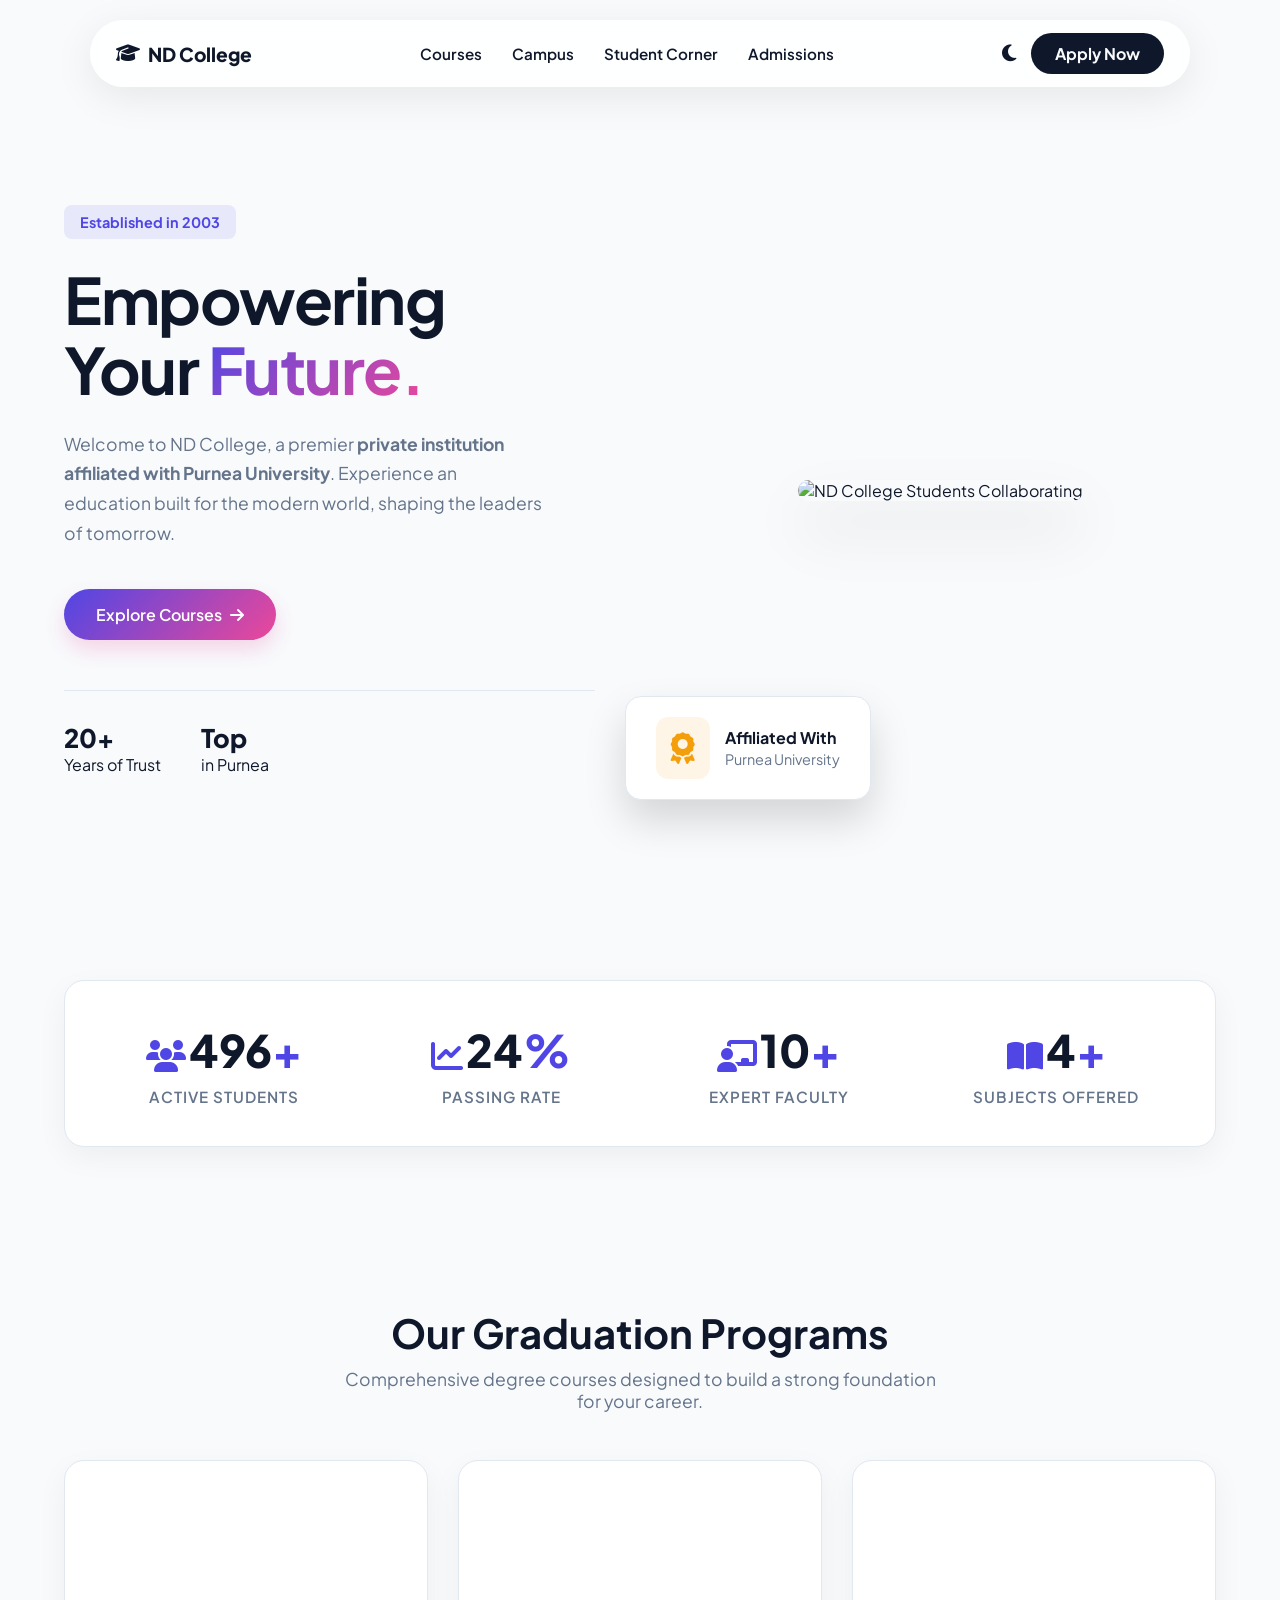
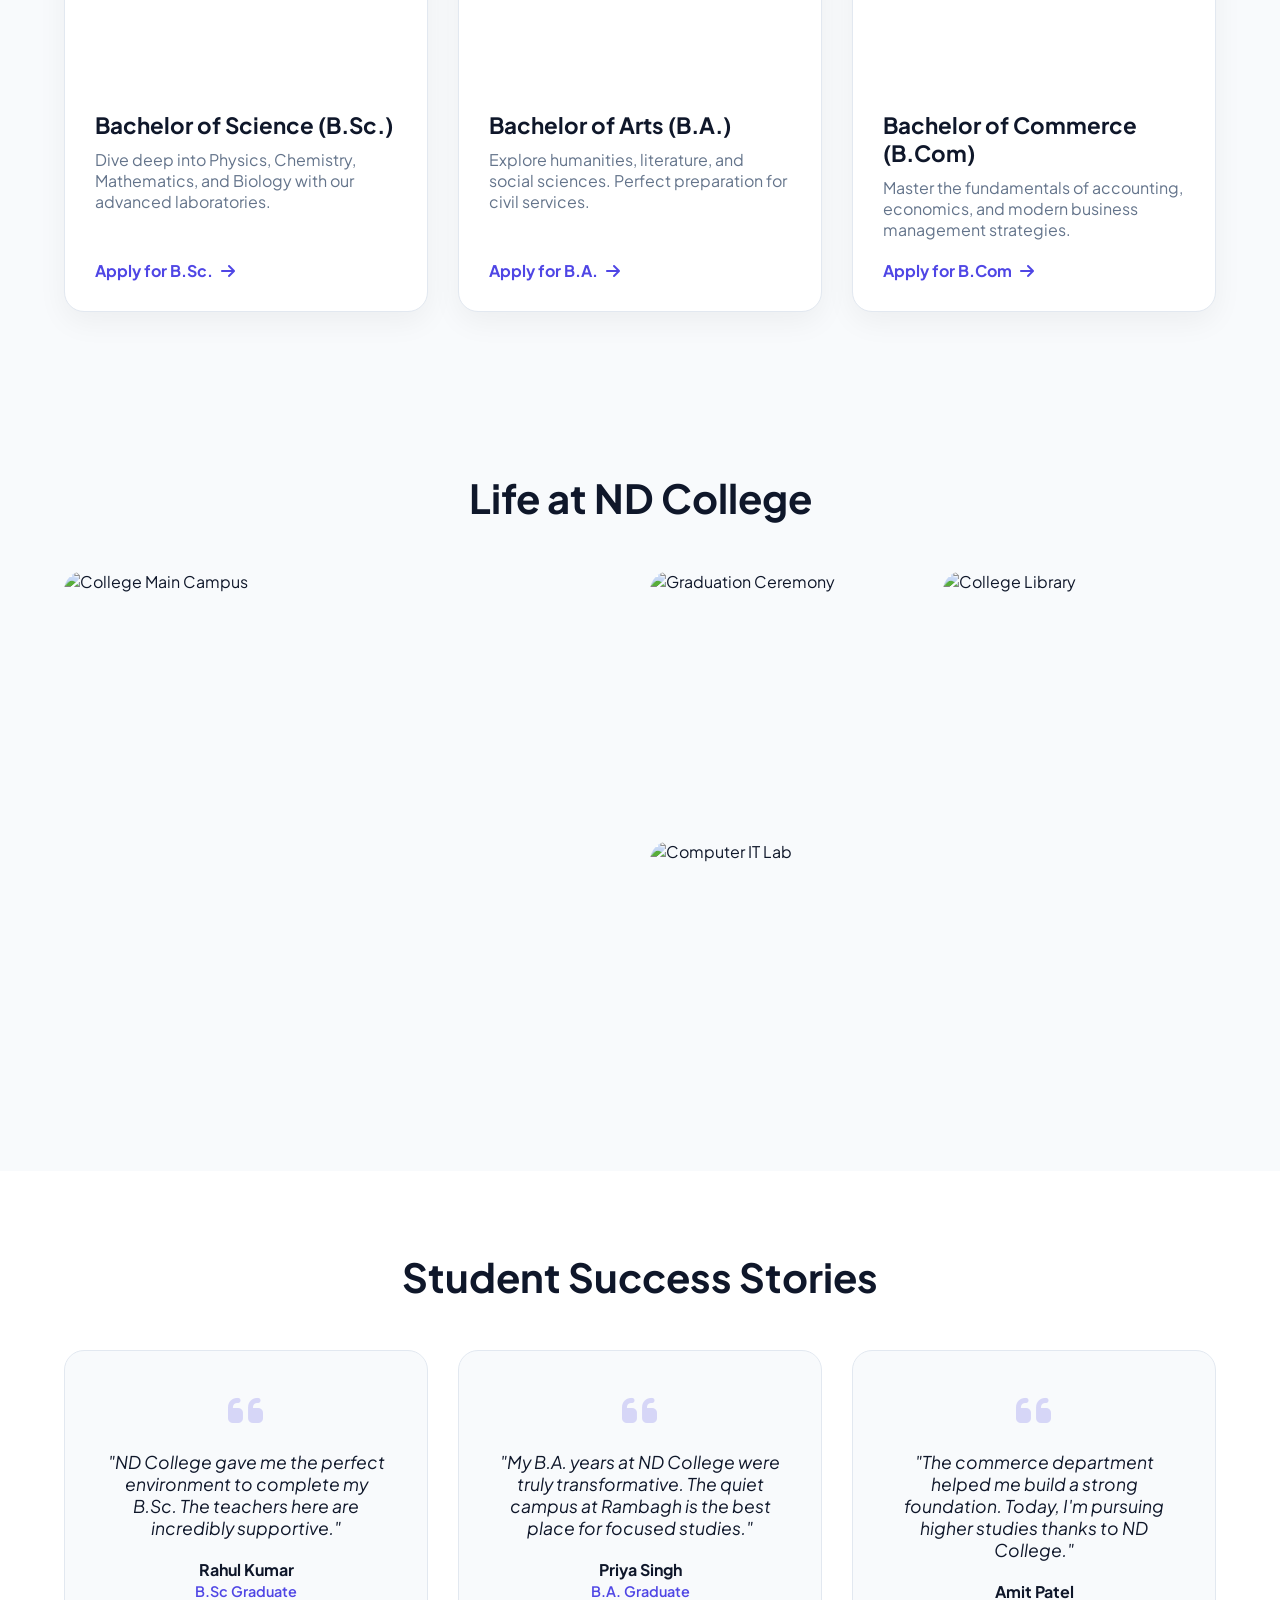
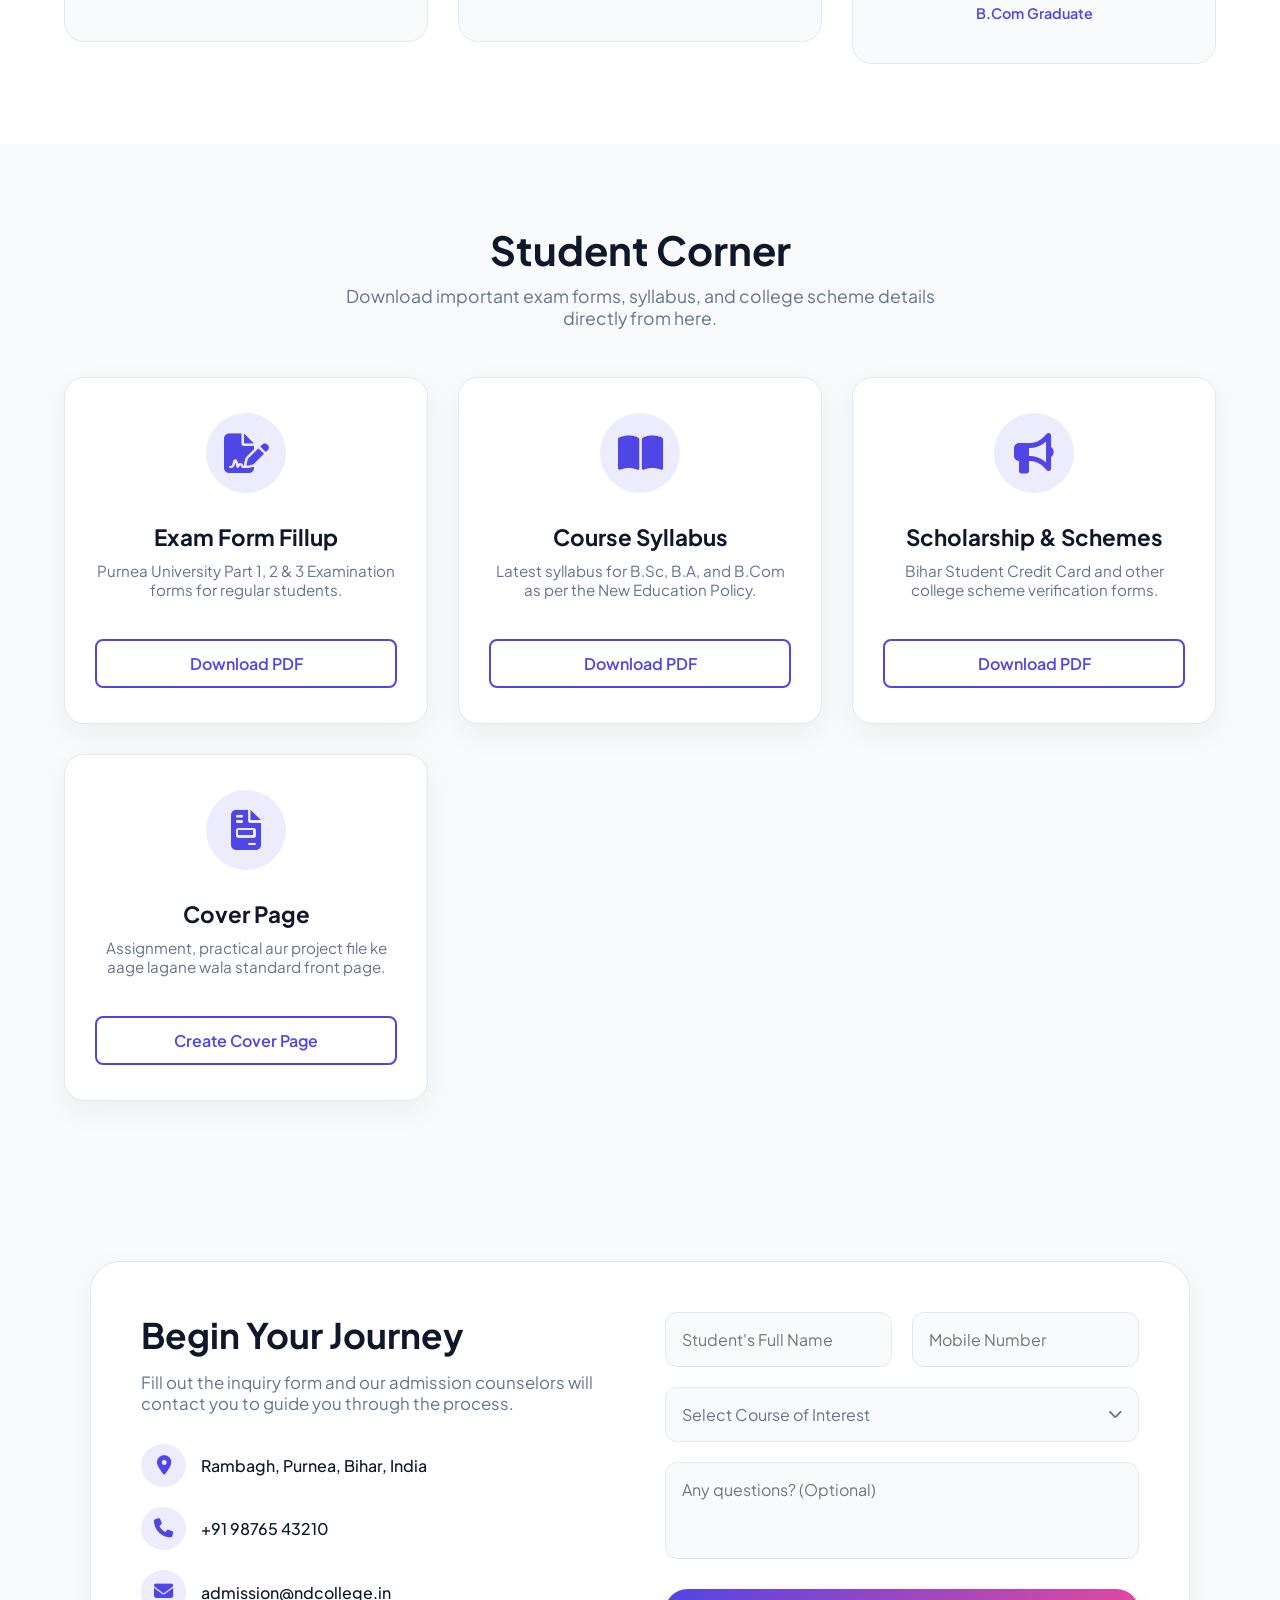
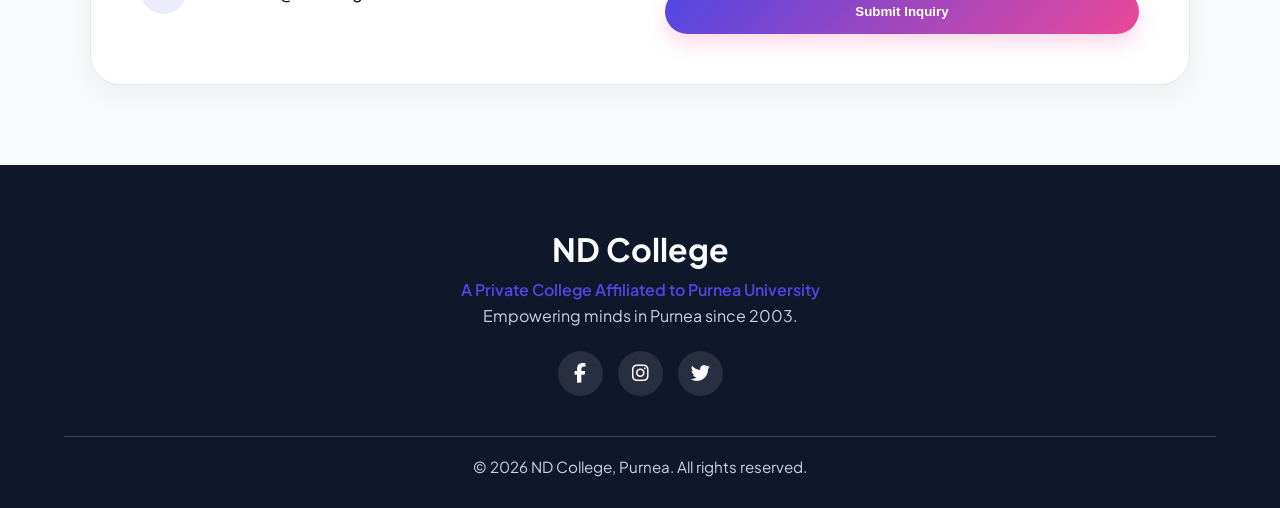
==== index.html @ 788c9b37 "Add files via upload" ====
<!DOCTYPE html>
<html lang="en" data-theme="light">
<head>
    <meta charset="UTF-8">
    <meta name="viewport" content="width=device-width, initial-scale=1.0">
    <meta name="description" content="ND College, Purnea - A premier private institution affiliated with Purnea University offering graduation courses.">
    <title>ND College | Affiliated to Purnea University</title>
    
    <!-- Fix for Dark Mode Flash Bug -->
    <script>
        if(localStorage.getItem('theme') === 'dark') {
            document.documentElement.setAttribute('data-theme', 'dark');
        }
    </script>

    <!-- Google Fonts -->
    <link href="https://fonts.googleapis.com/css2?family=Plus+Jakarta+Sans:wght@300;400;500;600;700;800&display=swap" rel="stylesheet">
    <!-- FontAwesome -->
    <link rel="stylesheet" href="https://cdnjs.cloudflare.com/ajax/libs/font-awesome/6.4.0/css/all.min.css">
    <!-- Swiper CSS -->
    <link rel="stylesheet" href="https://cdn.jsdelivr.net/npm/swiper@10/swiper-bundle.min.css" />
    <!-- Custom CSS -->
    <link rel="stylesheet" href="style.css">
</head>
<body>

    <!-- Floating Capsule Navigation -->
    <header class="capsule-nav">
        <a href="#home" class="logo" aria-label="ND College Home">
            <i class="fa-solid fa-graduation-cap"></i> ND College
        </a>
        <nav>
            <ul class="nav-links">
                <li><a href="#programs">Courses</a></li>
                <li><a href="#gallery">Campus</a></li>
                <li><a href="#student-corner">Student Corner</a></li>
                <li><a href="#admissions">Admissions</a></li>
            </ul>
        </nav>
        <div class="nav-actions">
            <button id="theme-toggle" class="theme-btn" aria-label="Toggle Dark Mode">
                <i class="fa-solid fa-moon"></i> 
            </button>
            <a href="#admissions" class="btn btn-pill nav-btn">Apply Now</a>
            <button class="mobile-menu-btn" aria-label="Open Menu">
                <i class="fa-solid fa-bars"></i>
            </button>
        </div>
    </header>

    <!-- Mobile Menu Overlay -->
    <div class="menu-overlay"></div>

    <!-- Split-Screen Hero -->
    <section id="home" class="hero-modern">
        <div class="hero-text-side reveal">
            <div class="badge-modern">Established in 2003</div>
            <h1>Empowering<br>Your <span class="text-gradient">Future.</span></h1>
            <p>Welcome to ND College, a premier <strong>private institution affiliated with Purnea University</strong>. Experience an education built for the modern world, shaping the leaders of tomorrow.</p>
            <div class="hero-buttons-left">
                <a href="#programs" class="btn btn-gradient">Explore Courses <i class="fa-solid fa-arrow-right"></i></a>
            </div>
            
            <div class="hero-mini-stats">
                <div><strong>20+</strong> Years of Trust</div>
                <div><strong>Top</strong> in Purnea</div>
            </div>
        </div>
        
        <div class="hero-visual-side reveal">
            <div class="image-wrapper main-img">
                <img src="https://images.unsplash.com/photo-1522202176988-66273c2fd55f?q=80&w=1000&auto=format&fit=crop" alt="ND College Students Collaborating">
            </div>
            <div class="floating-card">
                <i class="fa-solid fa-award"></i>
                <div>
                    <h4>Affiliated With</h4>
                    <span>Purnea University</span>
                </div>
            </div>
        </div>
    </section>

    <!-- Animated Stats -->
    <section class="stats-section">
        <div class="stats-grid reveal">
            <div class="stat-card">
                <i class="fa-solid fa-users stat-icon"></i>
                <h3 class="counter" data-target="2000">0</h3><span>+</span>
                <p>Active Students</p>
            </div>
            <div class="stat-card">
                <i class="fa-solid fa-chart-line stat-icon"></i>
                <h3 class="counter" data-target="95">0</h3><span>%</span>
                <p>Passing Rate</p>
            </div>
            <div class="stat-card">
                <i class="fa-solid fa-chalkboard-user stat-icon"></i>
                <h3 class="counter" data-target="40">0</h3><span>+</span>
                <p>Expert Faculty</p>
            </div>
            <div class="stat-card">
                <i class="fa-solid fa-book-open stat-icon"></i>
                <h3 class="counter" data-target="15">0</h3><span>+</span>
                <p>Subjects Offered</p>
            </div>
        </div>
    </section>

    <!-- Programs Section -->
    <section id="programs" class="programs">
        <div class="section-header reveal">
            <h2>Our Graduation Programs</h2>
            <p>Comprehensive degree courses designed to build a strong foundation for your career.</p>
        </div>
        <div class="card-grid">
            <div class="card reveal">
                <div class="card-img" style="background-image: url('https://images.unsplash.com/photo-1532094349884-543bc11b234d?q=80&w=1000&auto=format&fit=crop');" aria-label="Science Lab"></div>
                <div class="card-body">
                    <h3>Bachelor of Science (B.Sc.)</h3>
                    <p>Dive deep into Physics, Chemistry, Mathematics, and Biology with our advanced laboratories.</p>
                    <a href="#admissions" class="link-btn auto-select-btn" data-course="bsc">Apply for B.Sc. <i class="fa-solid fa-arrow-right"></i></a>
                </div>
            </div>
            <div class="card reveal">
                <div class="card-img" style="background-image: url('https://images.unsplash.com/photo-1454165804606-c3d57bc86b40?q=80&w=1000&auto=format&fit=crop');" aria-label="Library Books"></div>
                <div class="card-body">
                    <h3>Bachelor of Arts (B.A.)</h3>
                    <p>Explore humanities, literature, and social sciences. Perfect preparation for civil services.</p>
                    <a href="#admissions" class="link-btn auto-select-btn" data-course="ba">Apply for B.A. <i class="fa-solid fa-arrow-right"></i></a>
                </div>
            </div>
            <div class="card reveal">
                <div class="card-img" style="background-image: url('https://images.unsplash.com/photo-1554224155-8d04cb21cd6c?q=80&w=1000&auto=format&fit=crop');" aria-label="Commerce Graphs"></div>
                <div class="card-body">
                    <h3>Bachelor of Commerce (B.Com)</h3>
                    <p>Master the fundamentals of accounting, economics, and modern business management strategies.</p>
                    <a href="#admissions" class="link-btn auto-select-btn" data-course="bcom">Apply for B.Com <i class="fa-solid fa-arrow-right"></i></a>
                </div>
            </div>
        </div>
    </section>

    <!-- Campus Gallery -->
    <section id="gallery" class="gallery-section reveal">
        <div class="section-header">
            <h2>Life at ND College</h2>
        </div>
        <div class="gallery-grid">
            <img src="https://images.unsplash.com/photo-1541339907198-e08756dedf3f?q=80&w=800&auto=format&fit=crop" class="gallery-item large" alt="College Main Campus">
            <img src="https://images.unsplash.com/photo-1523050854058-8df90110c9f1?q=80&w=800&auto=format&fit=crop" class="gallery-item" alt="Graduation Ceremony">
            <img src="https://images.unsplash.com/photo-1577412647305-991150c7d163?q=80&w=800&auto=format&fit=crop" class="gallery-item" alt="College Library">
            <img src="https://images.unsplash.com/photo-1519389950473-47ba0277781c?q=80&w=800&auto=format&fit=crop" class="gallery-item wide" alt="Computer IT Lab">
        </div>
    </section>

    <!-- Testimonials Slider -->
    <section class="testimonials reveal">
        <div class="section-header">
            <h2>Student Success Stories</h2>
        </div>
        <div class="swiper mySwiper">
            <div class="swiper-wrapper">
                <div class="swiper-slide">
                    <div class="testimonial-card">
                        <i class="fa-solid fa-quote-left quote-icon"></i>
                        <p>"ND College gave me the perfect environment to complete my B.Sc. The teachers here are incredibly supportive."</p>
                        <h4>Rahul Kumar</h4>
                        <span>B.Sc Graduate</span>
                    </div>
                </div>
                <div class="swiper-slide">
                    <div class="testimonial-card">
                        <i class="fa-solid fa-quote-left quote-icon"></i>
                        <p>"My B.A. years at ND College were truly transformative. The quiet campus at Rambagh is the best place for focused studies."</p>
                        <h4>Priya Singh</h4>
                        <span>B.A. Graduate</span>
                    </div>
                </div>
                <div class="swiper-slide">
                    <div class="testimonial-card">
                        <i class="fa-solid fa-quote-left quote-icon"></i>
                        <p>"The commerce department helped me build a strong foundation. Today, I'm pursuing higher studies thanks to ND College."</p>
                        <h4>Amit Patel</h4>
                        <span>B.Com Graduate</span>
                    </div>
                </div>
            </div>
            <div class="swiper-pagination"></div>
        </div>
    </section>

    <!-- Student Corner Section -->
    <section id="student-corner" class="student-corner reveal">
        <div class="section-header">
            <h2>Student Corner</h2>
            <p>Download important exam forms, syllabus, and college scheme details directly from here.</p>
        </div>
        <div class="corner-grid">
            <!-- Item 1: Exam Forms -->
            <div class="corner-card">
                <div class="corner-icon">
                    <i class="fa-solid fa-file-signature"></i>
                </div>
                <div class="corner-info">
                    <h3>Exam Form Fillup</h3>
                    <p>Purnea University Part 1, 2 & 3 Examination forms for regular students.</p>
                </div>
                <a href="#" class="btn btn-outline" download>Download PDF</a>
            </div>

            <!-- Item 2: Syllabus -->
            <div class="corner-card">
                <div class="corner-icon">
                    <i class="fa-solid fa-book-open"></i>
                </div>
                <div class="corner-info">
                    <h3>Course Syllabus</h3>
                    <p>Latest syllabus for B.Sc, B.A, and B.Com as per the New Education Policy.</p>
                </div>
                <a href="#" class="btn btn-outline" download>Download PDF</a>
            </div>

            <!-- Item 3: Schemes -->
            <div class="corner-card">
                <div class="corner-icon">
                    <i class="fa-solid fa-bullhorn"></i>
                </div>
                <div class="corner-info">
                    <h3>Scholarship & Schemes</h3>
                    <p>Bihar Student Credit Card and other college scheme verification forms.</p>
                </div>
                <a href="#" class="btn btn-outline" download>Download PDF</a>
            </div>

            <!-- Item 4: Cover Page -->
            <div class="corner-card">
                <div class="corner-icon">
                    <i class="fa-solid fa-file-invoice"></i>
                </div>
                <div class="corner-info">
                    <h3>Cover Page</h3>
                    <p>Assignment, practical aur project file ke aage lagane wala standard front page.</p>
                </div>
                <a href="cover-page.html" class="btn btn-outline">Create Cover Page</a>
            </div>
        </div>
    </section>

    <!-- Admissions Form -->
    <section id="admissions" class="admissions reveal">
        <div class="form-container">
            <div class="form-info">
                <h2>Begin Your Journey</h2>
                <p>Fill out the inquiry form and our admission counselors will contact you to guide you through the process.</p>
                <ul class="contact-list">
                    <li><i class="fa-solid fa-location-dot"></i> Rambagh, Purnea, Bihar, India</li>
                    <li><i class="fa-solid fa-phone"></i> +91 98765 43210</li>
                    <li><i class="fa-solid fa-envelope"></i> admission@ndcollege.in</li>
                </ul>
            </div>
            <form class="contact-form" id="applyForm">
                <div class="input-group">
                    <input type="text" placeholder="Student's Full Name" required aria-label="Full Name">
                    <input type="tel" placeholder="Mobile Number" required aria-label="Mobile Number" pattern="[0-9]{10}">
                </div>
                
                <!-- Custom Select Dropdown -->
                <div class="custom-select-wrapper" id="customCourseSelect">
                    <div class="custom-select-trigger">
                        <span class="custom-select-text">Select Course of Interest</span>
                        <i class="fa-solid fa-chevron-down custom-select-icon"></i>
                    </div>
                    <div class="custom-select-options">
                        <div class="custom-option" data-value="bsc">Bachelor of Science (B.Sc.)</div>
                        <div class="custom-option" data-value="ba">Bachelor of Arts (B.A.)</div>
                        <div class="custom-option" data-value="bcom">Bachelor of Commerce (B.Com)</div>
                    </div>
                    <!-- Hidden input to store selected value for the form -->
                    <input type="hidden" id="courseSelect" required>
                </div>

                <textarea id="inquiryText" rows="3" placeholder="Any questions? (Optional)" aria-label="Questions" maxlength="1000" style="resize: none; overflow: hidden;"></textarea>
                <button type="submit" class="btn btn-gradient btn-block">Submit Inquiry</button>
            </form>
        </div>
    </section>

    <!-- Footer -->
    <footer>
        <div class="footer-content">
            <div class="footer-brand">
                <h2>ND College</h2>
                <p style="color: var(--primary); font-weight: 600; margin-bottom: 5px;">A Private College Affiliated to Purnea University</p>
                <p>Empowering minds in Purnea since 2003.</p>
            </div>
            <div class="socials">
                <a href="#" aria-label="Facebook"><i class="fa-brands fa-facebook-f"></i></a>
                <a href="#" aria-label="Instagram"><i class="fa-brands fa-instagram"></i></a>
                <a href="#" aria-label="Twitter"><i class="fa-brands fa-twitter"></i></a>
            </div>
        </div>
        <div class="footer-bottom">
            <p>&copy; <span id="year"></span> ND College, Purnea. All rights reserved.</p>
        </div>
    </footer>

    <!-- Scroll to Top Button -->
    <a href="#home" class="scroll-top" aria-label="Scroll to Top"><i class="fa-solid fa-arrow-up"></i></a>

    <!-- Scripts -->
    <script src="https://cdn.jsdelivr.net/npm/swiper@10/swiper-bundle.min.js"></script>
    <script src="script.js"></script>
</body>
</html>
---- style.css ----
/* =========================================
   1. Core Variables & Dark Mode Theme
========================================= */
:root {
    --primary: #4f46e5;
    --primary-hover: #4338ca;
    --accent: #f59e0b;
    --gradient: linear-gradient(135deg, #4f46e5, #ec4899);
    
    --bg-main: #f8fafc;
    --bg-card: #ffffff;
    --text-main: #0f172a;
    --text-muted: #64748b;
    --border: #e2e8f0;
    --shadow: 0 10px 30px rgba(0,0,0,0.05);
}

[data-theme="dark"] {
    --primary: #6366f1;
    --primary-hover: #818cf8;
    --bg-main: #0f172a;
    --bg-card: #1e293b;
    --text-main: #f8fafc;
    --text-muted: #94a3b8;
    --border: #334155;
    --shadow: 0 10px 30px rgba(0,0,0,0.3);
}

/* =========================================
   2. Base Reset & Typography
========================================= */
* { margin: 0; padding: 0; box-sizing: border-box; }
html { scroll-behavior: smooth; }
body {
    font-family: 'Plus Jakarta Sans', sans-serif;
    background-color: var(--bg-main);
    color: var(--text-main);
    transition: background-color 0.4s, color 0.4s;
    overflow-x: hidden; 
}

/* Focus Accessibility - Form boxes ko isse bahar nikal diya gaya hai taaki shape kharab na ho */
a:focus-visible, button:focus-visible {
    outline: 2px solid var(--primary);
    outline-offset: 3px;
    border-radius: 4px;
}

/* =========================================
   3. Navigation (Header)
========================================= */
.capsule-nav {
    position: fixed; top: 20px; left: 50%; transform: translateX(-50%);
    width: 95%; max-width: 1100px;
    background: rgba(255, 255, 255, 0.85); backdrop-filter: blur(16px); -webkit-backdrop-filter: blur(16px);
    display: flex; justify-content: space-between; align-items: center;
    padding: 12px 25px; border-radius: 50px;
    box-shadow: 0 10px 40px rgba(0,0,0,0.08); z-index: 1000;
    border: 1px solid rgba(255, 255, 255, 0.5); transition: all 0.3s;
}
[data-theme="dark"] .capsule-nav { background: rgba(15, 23, 42, 0.85); border-color: rgba(255, 255, 255, 0.1); }

/* Scrolled Header Fix */
.capsule-nav.scrolled { 
    width: 100%; top: 0; border-radius: 0; max-width: 100%; 
    border-color: transparent; 
    border-bottom: 1px solid var(--border); 
}
[data-theme="dark"] .capsule-nav.scrolled {
    border-color: transparent;
    border-bottom: 1px solid rgba(255, 255, 255, 0.05);
}

.capsule-nav .logo { font-weight: 800; font-size: 1.2rem; display: flex; gap: 8px; align-items: center; color: var(--text-main); text-decoration: none; }
.nav-links { display: flex; gap: 30px; list-style: none; }
.nav-links a { color: var(--text-main); text-decoration: none; font-weight: 600; font-size: 0.95rem; transition: 0.3s; }
.nav-links a:hover { color: var(--primary); }
.nav-actions { display: flex; align-items: center; gap: 15px; }
.theme-btn { background: none; border: none; color: var(--text-main); font-size: 1.2rem; cursor: pointer; transition: 0.3s; }
.theme-btn:hover { color: var(--primary); }
.mobile-menu-btn { display: none; color: var(--text-main); font-size: 1.5rem; cursor: pointer; background: none; border: none; }

/* Buttons */
.btn { padding: 12px 24px; border-radius: 8px; font-weight: 600; text-decoration: none; cursor: pointer; border: none; display: inline-block; transition: all 0.3s; text-align: center; }

/* Perfect Pill Shape for Apply Now */
.btn-pill { 
    background: var(--text-main); 
    color: var(--bg-main); 
    border-radius: 999px; /* Perfect round edges */
    padding: 10px 24px; 
    font-weight: 700; 
}
.btn-pill:hover { 
    background: var(--primary); 
    color: white; 
    transform: none; /* Scale up removed */
}

/* Explore Courses Button Animation Fix */
.btn-gradient { 
    background: var(--gradient); 
    color: white; 
    border-radius: 999px; 
    padding: 15px 32px; 
    box-shadow: 0 10px 20px rgba(236, 72, 153, 0.2); 
    display: inline-flex; 
    align-items: center; 
    justify-content: center;
    gap: 8px; /* Fixed gap keeps the box size same */
    transition: 0.3s;
}
.btn-gradient i {
    transition: transform 0.3s ease; /* Arrow will animate separately */
}
.btn-gradient:hover { 
    box-shadow: 0 15px 25px rgba(236, 72, 153, 0.4); 
    color: white; 
    transform: none; 
}
.btn-gradient:hover i {
    transform: translateX(6px); /* Only arrow moves forward */
}
.btn-block { width: 100%; margin-top: 10px; }

/* =========================================
   4. Hero Section
========================================= */
.hero-modern { min-height: 100vh; display: grid; grid-template-columns: 1fr 1fr; gap: 50px; padding: 130px 5% 50px; align-items: center; max-width: 1400px; margin: 0 auto; }
.hero-text-side { padding-right: 20px; }
.badge-modern { display: inline-block; padding: 8px 16px; border-radius: 8px; background: rgba(79, 70, 229, 0.1); color: var(--primary); font-weight: 700; font-size: 0.9rem; margin-bottom: 25px; }
.hero-modern h1 { font-size: clamp(2.8rem, 5vw, 5.5rem); line-height: 1.1; letter-spacing: -1.5px; margin-bottom: 25px; color: var(--text-main); }
.text-gradient { background: var(--gradient); background-clip: text; -webkit-background-clip: text; -webkit-text-fill-color: transparent; }
.hero-modern p { font-size: 1.1rem; color: var(--text-muted); margin-bottom: 40px; max-width: 480px; line-height: 1.7; }
.hero-mini-stats { display: flex; gap: 40px; margin-top: 50px; padding-top: 30px; border-top: 1px solid var(--border); }
.hero-mini-stats strong { font-size: 1.6rem; display: block; color: var(--text-main); font-weight: 800; }
.hero-visual-side { position: relative; height: 100%; display: flex; align-items: center; justify-content: center; }
.image-wrapper img { width: 100%; height: 600px; object-fit: cover; border-radius: 30px; box-shadow: 0 30px 60px rgba(0,0,0,0.1); }
.floating-card { position: absolute; bottom: 50px; left: -40px; background: var(--bg-card); padding: 20px 30px; border-radius: 16px; box-shadow: 0 20px 40px rgba(0,0,0,0.15); display: flex; align-items: center; gap: 15px; border: 1px solid var(--border); animation: float 4s ease-in-out infinite; }
.floating-card i { font-size: 2rem; color: #f59e0b; background: rgba(245, 158, 11, 0.1); padding: 15px; border-radius: 12px; }
.floating-card h4 { color: var(--text-main); }
.floating-card span { color: var(--text-muted); font-size: 0.9rem; }
@keyframes float { 0% { transform: translateY(0px); } 50% { transform: translateY(-15px); } 100% { transform: translateY(0px); } }

/* =========================================
   5. General Sections & Components
========================================= */
section { padding: 5rem 5%; }
.section-header { text-align: center; margin-bottom: 3rem; }
.section-header h2 { font-size: 2.5rem; color: var(--text-main); margin-bottom: 10px; }
.section-header p { color: var(--text-muted); font-size: 1.1rem; max-width: 600px; margin: 0 auto; }

/* Stats Grid */
.stats-grid { display: grid; grid-template-columns: repeat(auto-fit, minmax(200px, 1fr)); gap: 20px; background: var(--bg-card); padding: 40px 30px; border-radius: 20px; box-shadow: var(--shadow); border: 1px solid var(--border); max-width: 1200px; margin: 0 auto; }
.stat-card { text-align: center; }
.stat-icon { font-size: 2rem; color: var(--primary); margin-bottom: 15px; }
.stat-card h3 { display: inline-block; font-size: 2.8rem; font-weight: 800; color: var(--text-main); }
.stat-card span { font-size: 2.8rem; font-weight: 800; color: var(--primary); }
.stat-card p { color: var(--text-muted); font-weight: 600; font-size: 0.95rem; text-transform: uppercase; letter-spacing: 1px; }

/* Cards Grid */
.card-grid { display: grid; grid-template-columns: repeat(auto-fit, minmax(300px, 1fr)); gap: 30px; max-width: 1200px; margin: 0 auto; }
.card { background: var(--bg-card); border-radius: 20px; overflow: hidden; box-shadow: var(--shadow); transition: 0.4s; border: 1px solid var(--border); display: flex; flex-direction: column; }
.card:hover { transform: none; border-color: var(--primary); }
.card-img { height: 220px; background-position: center; background-size: cover; }
.card-body { padding: 30px; display: flex; flex-direction: column; flex-grow: 1; }
.card-body h3 { font-size: 1.4rem; margin-bottom: 10px; color: var(--text-main); }
.card-body p { color: var(--text-muted); margin-bottom: 20px; flex-grow: 1; }
.link-btn { color: var(--primary); text-decoration: none; font-weight: 700; display: inline-flex; align-items: center; gap: 8px; transition: 0.3s; margin-top: auto; }
.link-btn:hover { gap: 12px; color: #ec4899; }

/* Masonry Gallery Grid */
.gallery-grid { display: grid; grid-template-columns: repeat(4, 1fr); grid-auto-rows: 250px; gap: 20px; max-width: 1200px; margin: 0 auto; }
.gallery-item { width: 100%; height: 100%; object-fit: cover; border-radius: 20px; transition: 0.4s; cursor: pointer; }
.gallery-item:hover { transform: scale(1.02); box-shadow: var(--shadow); z-index: 2; position: relative; }
.gallery-item.large { grid-column: span 2; grid-row: span 2; }
.gallery-item.wide { grid-column: span 2; }

/* Testimonials Slider */
.testimonials { background: var(--bg-card); }
.testimonial-card { background: var(--bg-main); padding: 40px; border-radius: 20px; text-align: center; border: 1px solid var(--border); height: 100%; }
.quote-icon { font-size: 2.5rem; color: rgba(79, 70, 229, 0.2); margin-bottom: 20px; }
.testimonial-card p { font-size: 1.1rem; font-style: italic; margin-bottom: 20px; color: var(--text-main); }
.testimonial-card h4 { color: var(--text-main); font-weight: 700; }
.testimonial-card span { font-size: 0.9rem; color: var(--primary); font-weight: 600; }
.swiper-pagination-bullet-active { background: var(--primary) !important; }

/* Admissions Form */
.form-container { display: flex; gap: 50px; background: var(--bg-card); padding: 50px; border-radius: 30px; box-shadow: var(--shadow); max-width: 1100px; margin: 0 auto; border: 1px solid var(--border); }
.form-info { flex: 1; }
.form-info h2 { font-size: 2.2rem; margin-bottom: 15px; color: var(--text-main); }
.form-info p { color: var(--text-muted); margin-bottom: 30px; font-size: 1.05rem; }
.contact-list { list-style: none; }
.contact-list li { margin-bottom: 20px; color: var(--text-main); display: flex; align-items: center; gap: 15px; font-weight: 500; }
.contact-list i { color: var(--primary); font-size: 1.2rem; background: rgba(79, 70, 229, 0.1); padding: 12px; border-radius: 50%; min-width: 45px; text-align: center; }
.contact-form { flex: 1; display: flex; flex-direction: column; gap: 20px; }
.input-group { display: flex; gap: 20px; }

/* Form Fields Styling */
input, textarea { 
    width: 100%; 
    padding: 16px; 
    border-radius: 12px; 
    border: 1px solid var(--border); 
    background: var(--bg-main); 
    color: var(--text-main); 
    font-family: inherit; 
    font-size: 1rem; 
    transition: 0.3s; 
}

/* Hover karne par student corner jaisa blue border highlight */
input:hover, textarea:hover {
    border-color: var(--primary);
}

/* Jab form box me click (focus) karein - Shape nahi badlega, sharp nahi hoga */
input:focus, textarea:focus,
input:focus-visible, textarea:focus-visible { 
    outline: none; 
    border-color: var(--primary); 
    box-shadow: none;
    border-radius: 12px; 
}

/* =========================================
   6. Footer & Scroll Top
========================================= */
footer { background: #0f172a; color: #cbd5e1; padding: 4rem 5% 2rem; text-align: center; }
.footer-brand h2 { color: #fff; margin-bottom: 10px; font-size: 2rem; }
.socials { margin-top: 25px; display: flex; justify-content: center; gap: 15px; }
.socials a { width: 45px; height: 45px; background: rgba(255,255,255,0.1); color: #fff; border-radius: 50%; display: flex; align-items: center; justify-content: center; text-decoration: none; transition: 0.3s; font-size: 1.2rem; }
.socials a:hover { background: var(--primary); transform: none;}
.footer-bottom { margin-top: 40px; padding-top: 20px; border-top: 1px solid #334155; font-size: 0.95rem; }

/* Mobile optimized Scroll Top button */
.scroll-top { 
    position: fixed; 
    bottom: 30px; 
    right: 30px; 
    background: var(--primary); 
    color: white; 
    width: 45px; 
    height: 45px; 
    border-radius: 50%; 
    display: flex; 
    justify-content: center; 
    align-items: center; 
    text-decoration: none; 
    font-size: 1.2rem; 
    opacity: 0; 
    pointer-events: none; 
    transition: opacity 0.3s, background 0.3s, transform 0.2s; 
    z-index: 99; 
    box-shadow: 0 5px 15px rgba(0,0,0,0.2); 
}
.scroll-top.visible { 
    opacity: 1; 
    pointer-events: auto; 
}
.scroll-top:hover { 
    background: var(--primary-hover); 
}
/* Gives a nice pressed feeling when touched on phone */
.scroll-top:active {
    transform: scale(0.9);
}

/* =========================================
   7. Animations
========================================= */
.reveal { opacity: 0; transform: translateY(30px); transition: 0.8s cubic-bezier(0.5, 0, 0, 1); }
.reveal.active { opacity: 1; transform: translateY(0); }

/* =========================================
   8. Responsive Design (Mobile & Tablet)
========================================= */
.menu-overlay { position: fixed; top: 0; left: 0; width: 100%; height: 100%; background: rgba(0,0,0,0.5); z-index: 998; opacity: 0; visibility: hidden; transition: 0.3s; backdrop-filter: blur(5px); }
.menu-overlay.active { opacity: 1; visibility: visible; }

@media(max-width: 1024px) {
    .gallery-grid { grid-template-columns: repeat(2, 1fr); }
    .gallery-item.large, .gallery-item.wide { grid-column: span 1; grid-row: span 1; }
    .form-container { flex-direction: column; padding: 40px 30px; }
}

@media(max-width: 991px) {
    .hero-modern { grid-template-columns: 1fr; padding-top: 140px; text-align: center; gap: 40px; }
    .hero-text-side { padding-right: 0; display: flex; flex-direction: column; align-items: center; }
    .hero-mini-stats { justify-content: center; }
    .floating-card { left: 20px; bottom: 20px; padding: 15px 20px; }
    .image-wrapper img { height: 400px; }
}

@media(max-width: 768px) {
    .mobile-menu-btn { display: block; }
    .nav-btn { display: none; }
    
    /* Premium Popover Custom Menu (Bina Arrow Ke) */
    .nav-links { 
        position: absolute; 
        top: 130%; /* Navbar ke theek niche */
        right: 15px; /* Right side se aligned */
        width: 220px; /* Sirf content jitna chota box */
        height: auto; 
        background: var(--bg-card); 
        flex-direction: column; 
        padding: 8px 0; 
        border-radius: 16px; 
        border: 1px solid var(--border); 
        box-shadow: 0 15px 40px rgba(0,0,0,0.15); 
        z-index: 999;
        gap: 0;
        
        /* Hidden state for animation */
        opacity: 0;
        visibility: hidden;
        transform: translateY(-10px) scale(0.95); 
        transform-origin: top right; 
        transition: all 0.3s cubic-bezier(0.25, 0.8, 0.25, 1);
    }
    
    /* Jab menu open hoga */
    .nav-links.active { 
        opacity: 1; 
        visibility: visible;
        transform: translateY(0) scale(1); 
    }
    
    /* Menu Items Styling */
    .nav-links li { 
        width: 100%; 
    }
    
    .nav-links a { 
        display: block; 
        width: 100%; 
        padding: 12px 20px; /* Padding fix rakhi hai */
        font-size: 1rem; 
        font-weight: 600; 
        color: var(--text-main);
        border-bottom: 1px solid var(--border);
        transition: background 0.2s, color 0.2s; /* Sirf color aur background change hoga */
    }
    
    /* Aakhri item ke niche line hatane ke liye */
    .nav-links li:last-child a {
        border-bottom: none; 
    }
    
    /* Touch karne par premium feel (Bina text aage khiske) */
    .nav-links a:hover {
        color: var(--primary);
        background: rgba(79, 70, 229, 0.05);
    }
    
    .input-group { flex-direction: column; gap: 20px; }
    .stats-grid { padding: 30px 20px; }
    .section-header h2 { font-size: 2rem; }
}

/* =========================================
   9. Student Corner Section
========================================= */
.corner-grid {
    display: grid;
    grid-template-columns: repeat(auto-fit, minmax(300px, 1fr));
    gap: 30px;
    max-width: 1200px;
    margin: 0 auto;
}

.corner-card {
    background: var(--bg-card);
    border: 1px solid var(--border);
    border-radius: 20px;
    padding: 35px 30px;
    text-align: center;
    box-shadow: var(--shadow);
    transition: 0.4s;
    display: flex;
    flex-direction: column;
    align-items: center;
    gap: 15px;
}

.corner-card:hover {
    border-color: var(--primary);
    transform: none; /* No scale up */
}

.corner-icon {
    width: 80px;
    height: 80px;
    background: rgba(79, 70, 229, 0.1);
    color: var(--primary);
    font-size: 2.5rem;
    display: flex;
    align-items: center;
    justify-content: center;
    border-radius: 50%;
    margin-bottom: 15px;
    transition: 0.3s;
}

.corner-card:hover .corner-icon {
    background: var(--primary);
    color: white;
}

.corner-info h3 {
    color: var(--text-main);
    font-size: 1.4rem;
    margin-bottom: 10px;
}

.corner-info p {
    color: var(--text-muted);
    font-size: 0.95rem;
    margin-bottom: 25px;
    flex-grow: 1;
}

.btn-outline {
    background: transparent;
    color: var(--primary);
    border: 2px solid var(--primary);
    width: 100%;
    margin-top: auto;
}

.btn-outline:hover {
    background: var(--primary);
    color: white;
    box-shadow: 0 10px 20px rgba(79, 70, 229, 0.2);
}

/* =========================================
   10. Custom Dropdown Styles (Premium Look)
========================================= */
.custom-select-wrapper {
    position: relative;
    width: 100%;
    user-select: none;
}

.custom-select-trigger {
    display: flex;
    justify-content: space-between;
    align-items: center;
    width: 100%;
    padding: 16px;
    border-radius: 12px;
    border: 1px solid var(--border);
    background: var(--bg-main);
    color: var(--text-muted); /* Placeholder grey color */
    font-size: 1rem;
    cursor: pointer;
    transition: 0.3s;
}

.custom-select-trigger.filled {
    color: var(--text-main); /* Real selection hone par dark text */
}

.custom-select-trigger:hover {
    border-color: var(--primary);
}

.custom-select-trigger.active {
    border-color: var(--primary);
    border-radius: 12px 12px 0 0; /* Open hone par niche se flat ho jayega */
}

.custom-select-icon {
    transition: transform 0.3s ease;
    color: var(--text-muted);
    font-size: 0.9rem;
}

.custom-select-trigger.active .custom-select-icon {
    transform: rotate(180deg); /* Arrow upar ghum jayega */
}

.custom-select-options {
    position: absolute;
    top: 100%;
    left: 0;
    right: 0;
    background: var(--bg-main);
    border: 1px solid var(--primary);
    border-top: none;
    border-radius: 0 0 12px 12px;
    box-shadow: 0 15px 30px rgba(0,0,0,0.1);
    opacity: 0;
    visibility: hidden;
    transform: translateY(-10px);
    transition: all 0.3s ease;
    z-index: 100;
    overflow: hidden;
}

.custom-select-wrapper.open .custom-select-options {
    opacity: 1;
    visibility: visible;
    transform: translateY(0);
}

.custom-option {
    padding: 14px 16px;
    color: var(--text-main);
    cursor: pointer;
    transition: 0.2s;
    border-bottom: 1px solid var(--border);
}

.custom-option:last-child {
    border-bottom: none;
}

.custom-option:hover {
    background: rgba(79, 70, 229, 0.08);
    color: var(--primary);
}
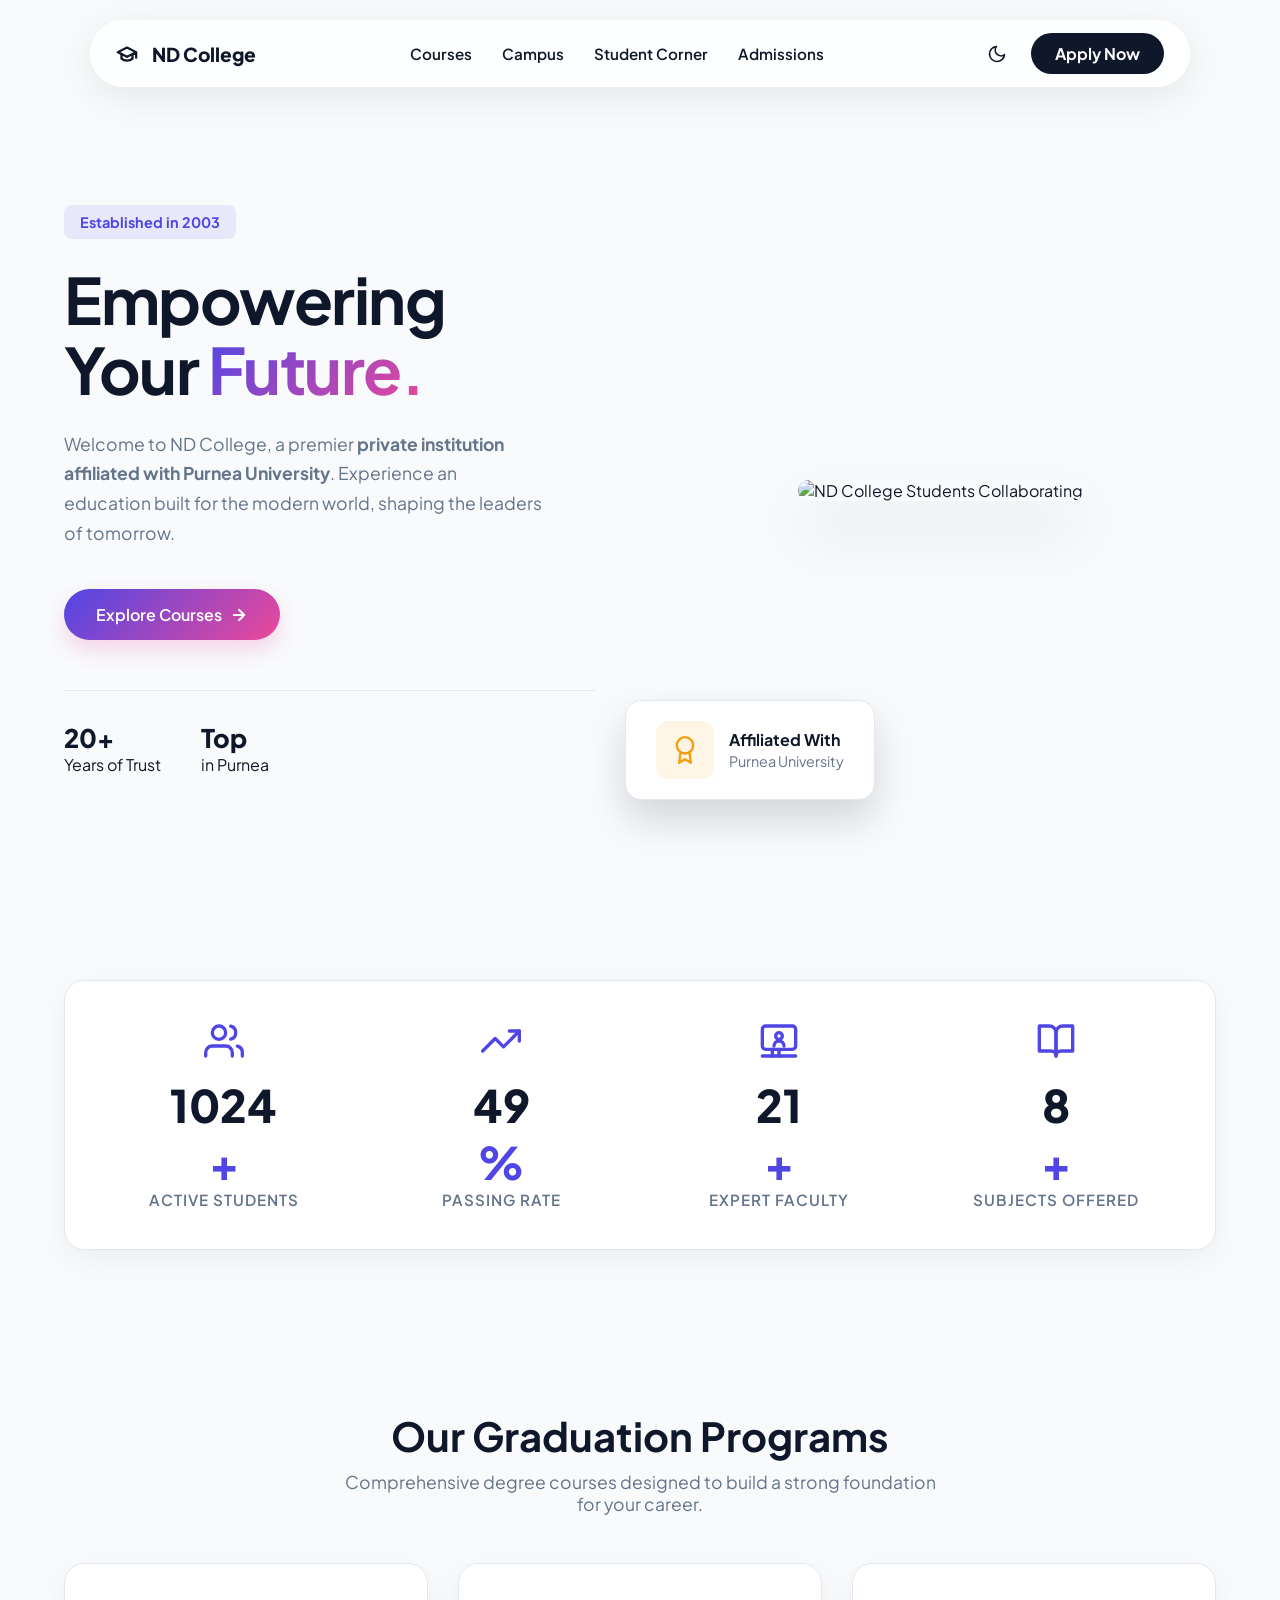
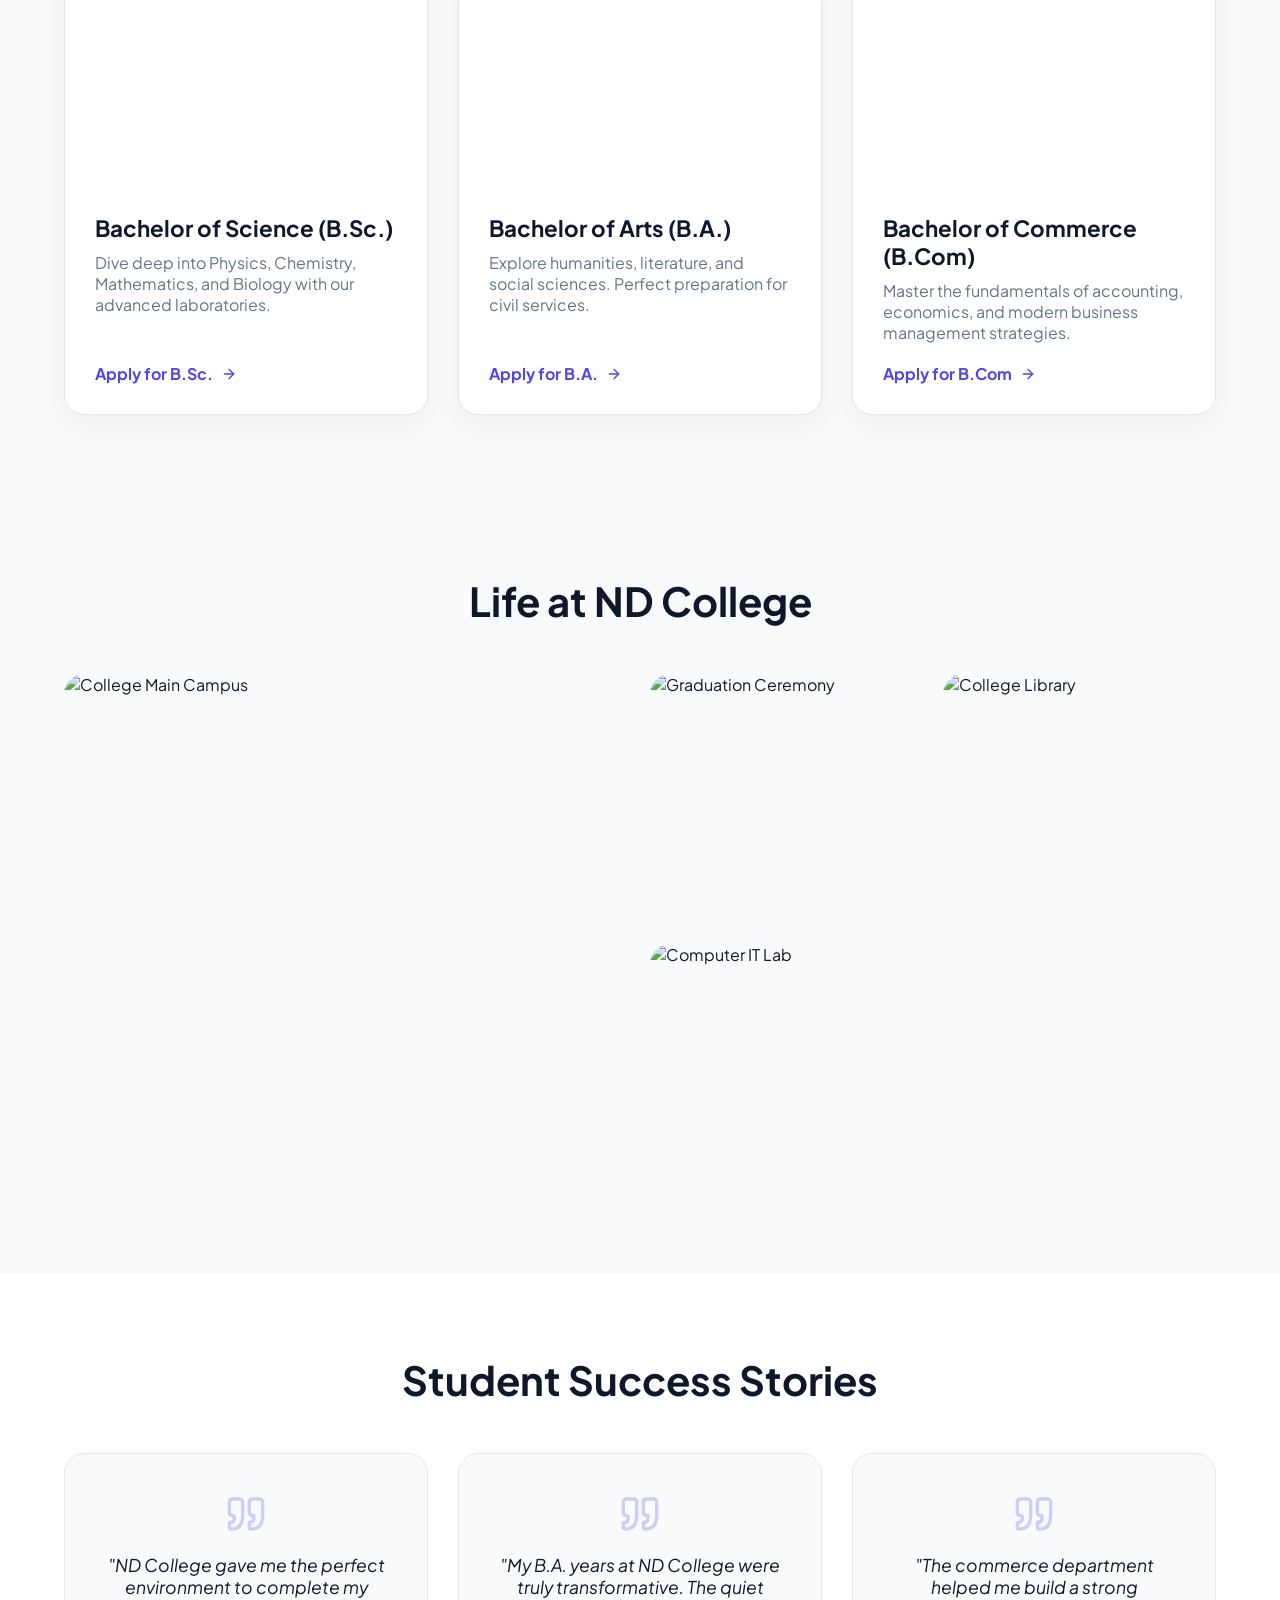
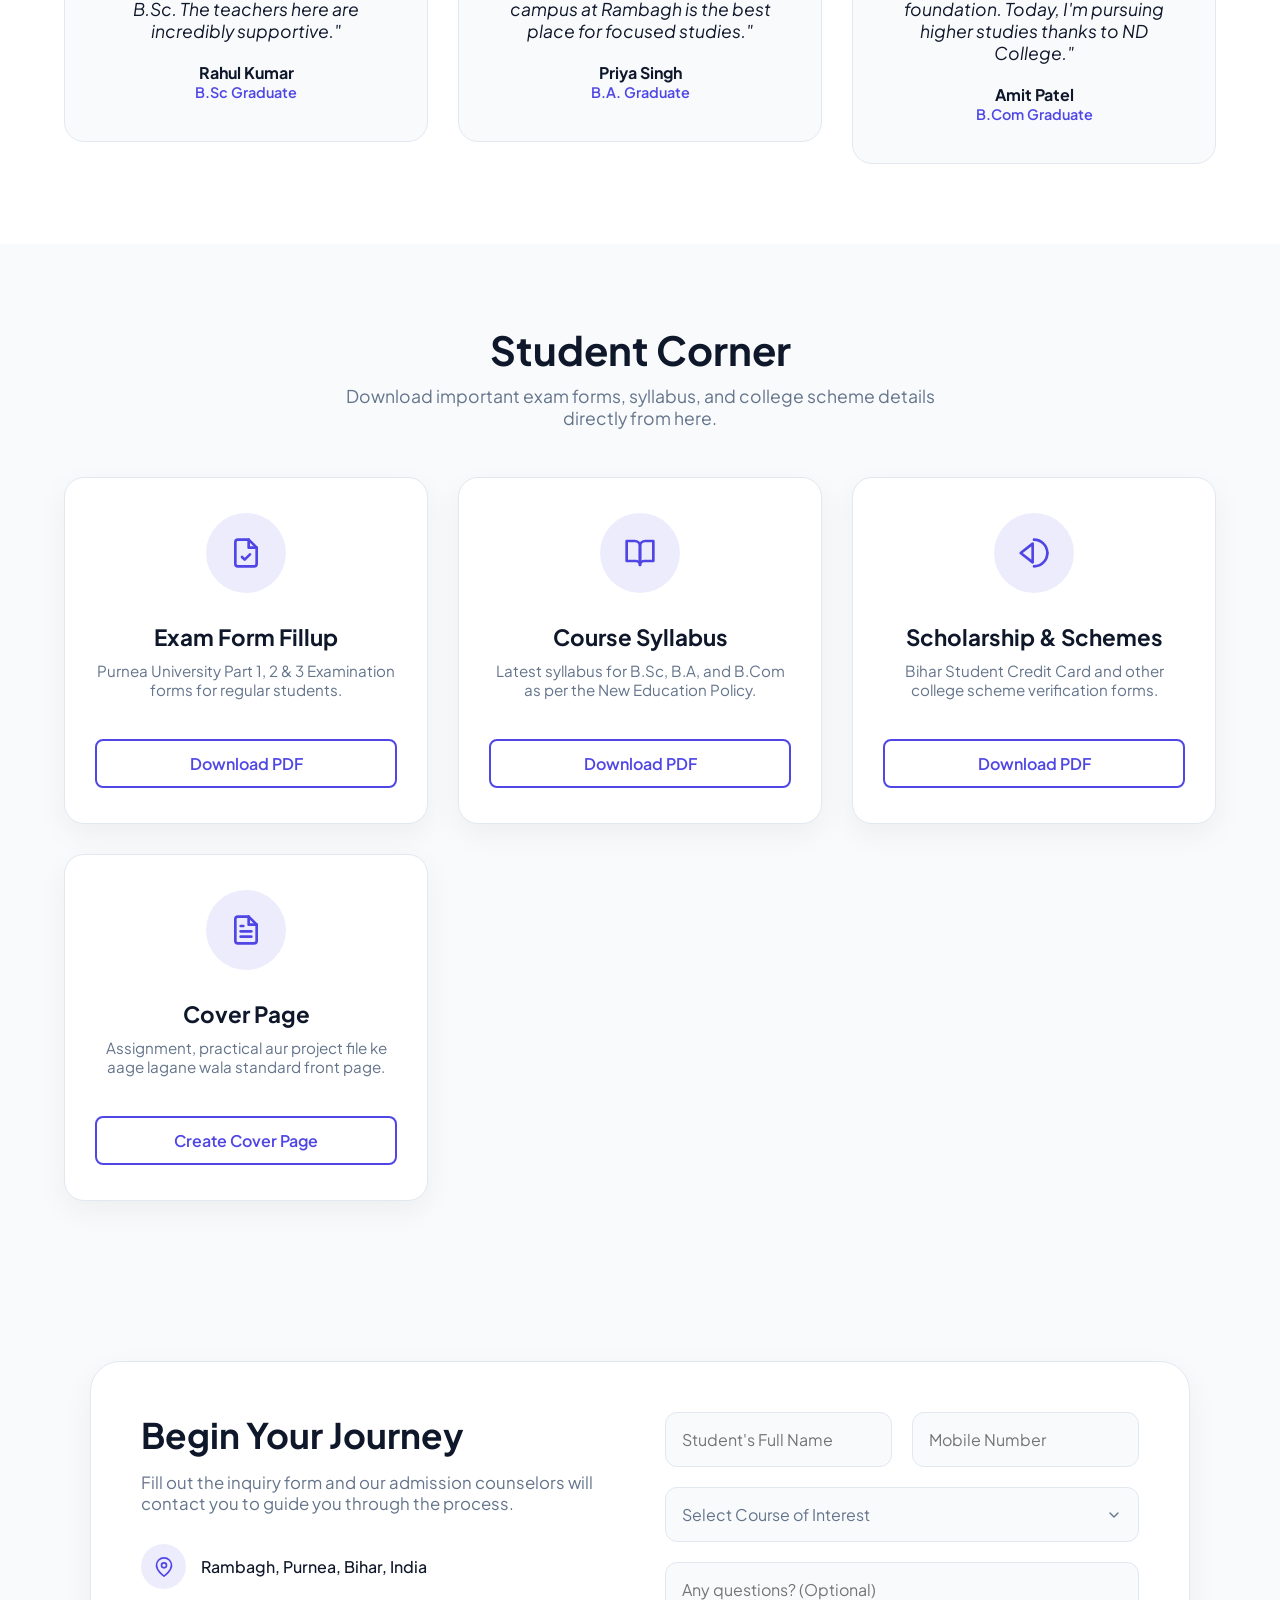
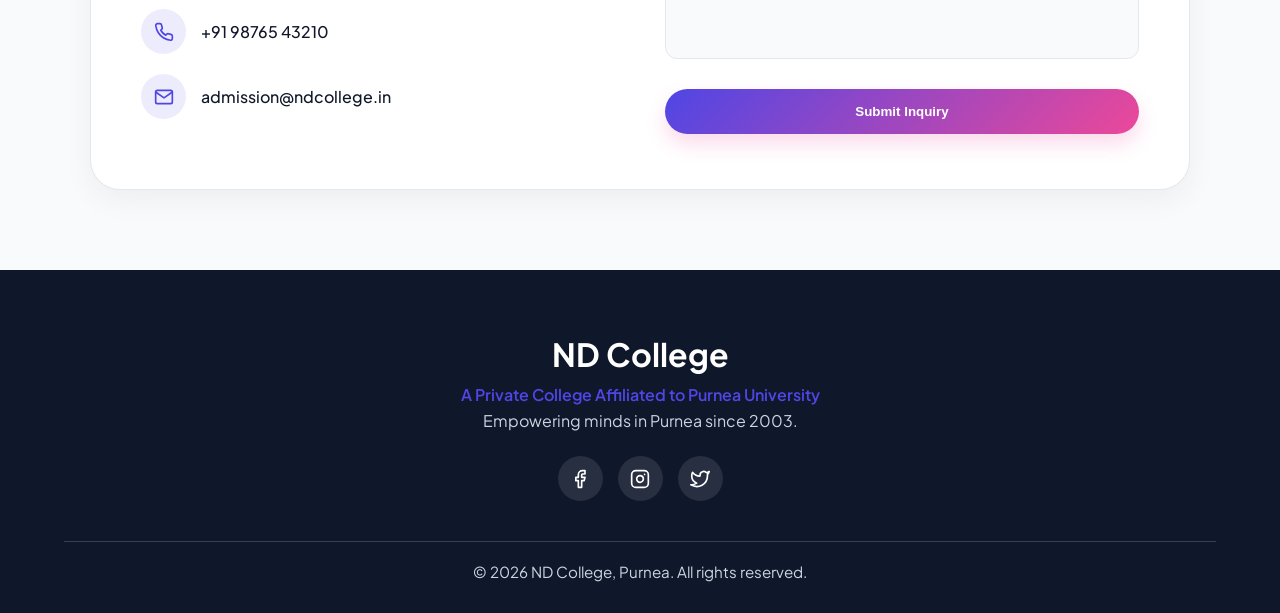
==== commit 27d32da6: "Add files via upload" ====
--- a/index.html
+++ b/index.html
@@ -5,29 +5,27 @@
     <meta name="viewport" content="width=device-width, initial-scale=1.0">
     <meta name="description" content="ND College, Purnea - A premier private institution affiliated with Purnea University offering graduation courses.">
     <title>ND College | Affiliated to Purnea University</title>
-    
-    <!-- Fix for Dark Mode Flash Bug -->
+
     <script>
         if(localStorage.getItem('theme') === 'dark') {
             document.documentElement.setAttribute('data-theme', 'dark');
         }
     </script>
 
-    <!-- Google Fonts -->
     <link href="https://fonts.googleapis.com/css2?family=Plus+Jakarta+Sans:wght@300;400;500;600;700;800&display=swap" rel="stylesheet">
-    <!-- FontAwesome -->
-    <link rel="stylesheet" href="https://cdnjs.cloudflare.com/ajax/libs/font-awesome/6.4.0/css/all.min.css">
-    <!-- Swiper CSS -->
+
     <link rel="stylesheet" href="https://cdn.jsdelivr.net/npm/swiper@10/swiper-bundle.min.css" />
-    <!-- Custom CSS -->
+    
     <link rel="stylesheet" href="style.css">
+    
 </head>
 <body>
 
-    <!-- Floating Capsule Navigation -->
     <header class="capsule-nav">
         <a href="#home" class="logo" aria-label="ND College Home">
-            <i class="fa-solid fa-graduation-cap"></i> ND College
+            <svg width="22" height="22" viewBox="0 0 24 24" fill="none" stroke="currentColor" stroke-width="2.5" stroke-linecap="round" stroke-linejoin="round">
+                <path d="M22 10v6M2 10l10-5 10 5-10 5z"/><path d="M6 12v5c3 3 9 3 12 0v-5"/>
+            </svg> ND College
         </a>
         <nav>
             <ul class="nav-links">
@@ -39,26 +37,28 @@
         </nav>
         <div class="nav-actions">
             <button id="theme-toggle" class="theme-btn" aria-label="Toggle Dark Mode">
-                <i class="fa-solid fa-moon"></i> 
+                <svg id="icon-moon" width="20" height="20" viewBox="0 0 24 24" fill="none" stroke="currentColor" stroke-width="2" stroke-linecap="round" stroke-linejoin="round"><path d="M21 12.79A9 9 0 1 1 11.21 3 7 7 0 0 0 21 12.79z"></path></svg>
+                <svg id="icon-sun" width="20" height="20" viewBox="0 0 24 24" fill="none" stroke="currentColor" stroke-width="2" stroke-linecap="round" stroke-linejoin="round" style="display: none;"><circle cx="12" cy="12" r="5"></circle><line x1="12" y1="1" x2="12" y2="3"></line><line x1="12" y1="21" x2="12" y2="23"></line><line x1="4.22" y1="4.22" x2="5.64" y2="5.64"></line><line x1="18.36" y1="18.36" x2="19.78" y2="19.78"></line><line x1="1" y1="12" x2="3" y2="12"></line><line x1="21" y1="12" x2="23" y2="12"></line><line x1="4.22" y1="19.78" x2="5.64" y2="18.36"></line><line x1="18.36" y1="5.64" x2="19.78" y2="4.22"></line></svg>
             </button>
             <a href="#admissions" class="btn btn-pill nav-btn">Apply Now</a>
             <button class="mobile-menu-btn" aria-label="Open Menu">
-                <i class="fa-solid fa-bars"></i>
+                <svg id="icon-bars" width="24" height="24" viewBox="0 0 24 24" fill="none" stroke="currentColor" stroke-width="2" stroke-linecap="round" stroke-linejoin="round"><line x1="3" y1="12" x2="21" y2="12"></line><line x1="3" y1="6" x2="21" y2="6"></line><line x1="3" y1="18" x2="21" y2="18"></line></svg>
+                <svg id="icon-close" width="24" height="24" viewBox="0 0 24 24" fill="none" stroke="currentColor" stroke-width="2" stroke-linecap="round" stroke-linejoin="round" style="display: none;"><line x1="18" y1="6" x2="6" y2="18"></line><line x1="6" y1="6" x2="18" y2="18"></line></svg>
             </button>
         </div>
     </header>
 
-    <!-- Mobile Menu Overlay -->
     <div class="menu-overlay"></div>
 
-    <!-- Split-Screen Hero -->
     <section id="home" class="hero-modern">
         <div class="hero-text-side reveal">
             <div class="badge-modern">Established in 2003</div>
             <h1>Empowering<br>Your <span class="text-gradient">Future.</span></h1>
             <p>Welcome to ND College, a premier <strong>private institution affiliated with Purnea University</strong>. Experience an education built for the modern world, shaping the leaders of tomorrow.</p>
             <div class="hero-buttons-left">
-                <a href="#programs" class="btn btn-gradient">Explore Courses <i class="fa-solid fa-arrow-right"></i></a>
+                <a href="#programs" class="btn btn-gradient">Explore Courses 
+                    <i><svg width="18" height="18" viewBox="0 0 24 24" fill="none" stroke="currentColor" stroke-width="2.5" stroke-linecap="round" stroke-linejoin="round"><line x1="5" y1="12" x2="19" y2="12"></line><polyline points="12 5 19 12 12 19"></polyline></svg></i>
+                </a>
             </div>
             
             <div class="hero-mini-stats">
@@ -72,7 +72,9 @@
                 <img src="https://images.unsplash.com/photo-1522202176988-66273c2fd55f?q=80&w=1000&auto=format&fit=crop" alt="ND College Students Collaborating">
             </div>
             <div class="floating-card">
-                <i class="fa-solid fa-award"></i>
+                <i>
+                    <svg width="28" height="28" viewBox="0 0 24 24" fill="none" stroke="currentColor" stroke-width="2" stroke-linecap="round" stroke-linejoin="round"><circle cx="12" cy="8" r="7"></circle><polyline points="8.21 13.89 7 23 12 20 17 23 15.79 13.88"></polyline></svg>
+                </i>
                 <div>
                     <h4>Affiliated With</h4>
                     <span>Purnea University</span>
@@ -81,33 +83,31 @@
         </div>
     </section>
 
-    <!-- Animated Stats -->
     <section class="stats-section">
         <div class="stats-grid reveal">
             <div class="stat-card">
-                <i class="fa-solid fa-users stat-icon"></i>
+                <svg class="stat-icon" width="40" height="40" viewBox="0 0 24 24" fill="none" stroke="currentColor" stroke-width="2" stroke-linecap="round" stroke-linejoin="round"><path d="M17 21v-2a4 4 0 0 0-4-4H5a4 4 0 0 0-4 4v2"></path><circle cx="9" cy="7" r="4"></circle><path d="M23 21v-2a4 4 0 0 0-3-3.87"></path><path d="M16 3.13a4 4 0 0 1 0 7.75"></path></svg>
                 <h3 class="counter" data-target="2000">0</h3><span>+</span>
                 <p>Active Students</p>
             </div>
             <div class="stat-card">
-                <i class="fa-solid fa-chart-line stat-icon"></i>
+                <svg class="stat-icon" width="40" height="40" viewBox="0 0 24 24" fill="none" stroke="currentColor" stroke-width="2" stroke-linecap="round" stroke-linejoin="round"><polyline points="23 6 13.5 15.5 8.5 10.5 1 18"></polyline><polyline points="17 6 23 6 23 12"></polyline></svg>
                 <h3 class="counter" data-target="95">0</h3><span>%</span>
                 <p>Passing Rate</p>
             </div>
             <div class="stat-card">
-                <i class="fa-solid fa-chalkboard-user stat-icon"></i>
+                <svg class="stat-icon" width="40" height="40" viewBox="0 0 24 24" fill="none" stroke="currentColor" stroke-width="2" stroke-linecap="round" stroke-linejoin="round"><rect x="2" y="3" width="20" height="14" rx="2" ry="2"></rect><line x1="2" y1="21" x2="22" y2="21"></line><path d="M12 17v4"></path><path d="M8 17v4"></path><circle cx="12" cy="9" r="2"></circle><path d="M15 15c0-1.66-1.34-3-3-3s-3 1.34-3 3"></path></svg>
                 <h3 class="counter" data-target="40">0</h3><span>+</span>
                 <p>Expert Faculty</p>
             </div>
             <div class="stat-card">
-                <i class="fa-solid fa-book-open stat-icon"></i>
+                <svg class="stat-icon" width="40" height="40" viewBox="0 0 24 24" fill="none" stroke="currentColor" stroke-width="2" stroke-linecap="round" stroke-linejoin="round"><path d="M2 3h6a4 4 0 0 1 4 4v14a3 3 0 0 0-3-3H2z"></path><path d="M22 3h-6a4 4 0 0 0-4 4v14a3 3 0 0 1 3-3h7z"></path></svg>
                 <h3 class="counter" data-target="15">0</h3><span>+</span>
                 <p>Subjects Offered</p>
             </div>
         </div>
     </section>
 
-    <!-- Programs Section -->
     <section id="programs" class="programs">
         <div class="section-header reveal">
             <h2>Our Graduation Programs</h2>
@@ -119,7 +119,9 @@
                 <div class="card-body">
                     <h3>Bachelor of Science (B.Sc.)</h3>
                     <p>Dive deep into Physics, Chemistry, Mathematics, and Biology with our advanced laboratories.</p>
-                    <a href="#admissions" class="link-btn auto-select-btn" data-course="bsc">Apply for B.Sc. <i class="fa-solid fa-arrow-right"></i></a>
+                    <a href="#admissions" class="link-btn auto-select-btn" data-course="bsc">Apply for B.Sc. 
+                        <svg width="16" height="16" viewBox="0 0 24 24" fill="none" stroke="currentColor" stroke-width="2" stroke-linecap="round" stroke-linejoin="round"><line x1="5" y1="12" x2="19" y2="12"></line><polyline points="12 5 19 12 12 19"></polyline></svg>
+                    </a>
                 </div>
             </div>
             <div class="card reveal">
@@ -127,7 +129,9 @@
                 <div class="card-body">
                     <h3>Bachelor of Arts (B.A.)</h3>
                     <p>Explore humanities, literature, and social sciences. Perfect preparation for civil services.</p>
-                    <a href="#admissions" class="link-btn auto-select-btn" data-course="ba">Apply for B.A. <i class="fa-solid fa-arrow-right"></i></a>
+                    <a href="#admissions" class="link-btn auto-select-btn" data-course="ba">Apply for B.A. 
+                        <svg width="16" height="16" viewBox="0 0 24 24" fill="none" stroke="currentColor" stroke-width="2" stroke-linecap="round" stroke-linejoin="round"><line x1="5" y1="12" x2="19" y2="12"></line><polyline points="12 5 19 12 12 19"></polyline></svg>
+                    </a>
                 </div>
             </div>
             <div class="card reveal">
@@ -135,13 +139,14 @@
                 <div class="card-body">
                     <h3>Bachelor of Commerce (B.Com)</h3>
                     <p>Master the fundamentals of accounting, economics, and modern business management strategies.</p>
-                    <a href="#admissions" class="link-btn auto-select-btn" data-course="bcom">Apply for B.Com <i class="fa-solid fa-arrow-right"></i></a>
-                </div>
-            </div>
-        </div>
-    </section>
-
-    <!-- Campus Gallery -->
+                    <a href="#admissions" class="link-btn auto-select-btn" data-course="bcom">Apply for B.Com 
+                        <svg width="16" height="16" viewBox="0 0 24 24" fill="none" stroke="currentColor" stroke-width="2" stroke-linecap="round" stroke-linejoin="round"><line x1="5" y1="12" x2="19" y2="12"></line><polyline points="12 5 19 12 12 19"></polyline></svg>
+                    </a>
+                </div>
+            </div>
+        </div>
+    </section>
+
     <section id="gallery" class="gallery-section reveal">
         <div class="section-header">
             <h2>Life at ND College</h2>
@@ -154,7 +159,6 @@
         </div>
     </section>
 
-    <!-- Testimonials Slider -->
     <section class="testimonials reveal">
         <div class="section-header">
             <h2>Student Success Stories</h2>
@@ -163,7 +167,7 @@
             <div class="swiper-wrapper">
                 <div class="swiper-slide">
                     <div class="testimonial-card">
-                        <i class="fa-solid fa-quote-left quote-icon"></i>
+                        <svg class="quote-icon" width="40" height="40" viewBox="0 0 24 24" fill="none" stroke="currentColor" stroke-width="2" stroke-linecap="round" stroke-linejoin="round"><path d="M3 21c3 0 7-1 7-8V5c0-1.25-.756-2.017-2-2H4c-1.25 0-2 .75-2 1.972V11c0 1.25.75 2 2 2 1 0 1 0 1 1v1c0 1-1 2-2 2s-1 .008-1 1.031V20c0 1 0 1 1 1z"></path><path d="M15 21c3 0 7-1 7-8V5c0-1.25-.757-2.017-2-2h-4c-1.25 0-2 .75-2 1.972V11c0 1.25.75 2 2 2h.75c0 2.25.25 4-2.75 4v3c0 1 0 1 1 1z"></path></svg>
                         <p>"ND College gave me the perfect environment to complete my B.Sc. The teachers here are incredibly supportive."</p>
                         <h4>Rahul Kumar</h4>
                         <span>B.Sc Graduate</span>
@@ -171,7 +175,7 @@
                 </div>
                 <div class="swiper-slide">
                     <div class="testimonial-card">
-                        <i class="fa-solid fa-quote-left quote-icon"></i>
+                        <svg class="quote-icon" width="40" height="40" viewBox="0 0 24 24" fill="none" stroke="currentColor" stroke-width="2" stroke-linecap="round" stroke-linejoin="round"><path d="M3 21c3 0 7-1 7-8V5c0-1.25-.756-2.017-2-2H4c-1.25 0-2 .75-2 1.972V11c0 1.25.75 2 2 2 1 0 1 0 1 1v1c0 1-1 2-2 2s-1 .008-1 1.031V20c0 1 0 1 1 1z"></path><path d="M15 21c3 0 7-1 7-8V5c0-1.25-.757-2.017-2-2h-4c-1.25 0-2 .75-2 1.972V11c0 1.25.75 2 2 2h.75c0 2.25.25 4-2.75 4v3c0 1 0 1 1 1z"></path></svg>
                         <p>"My B.A. years at ND College were truly transformative. The quiet campus at Rambagh is the best place for focused studies."</p>
                         <h4>Priya Singh</h4>
                         <span>B.A. Graduate</span>
@@ -179,7 +183,7 @@
                 </div>
                 <div class="swiper-slide">
                     <div class="testimonial-card">
-                        <i class="fa-solid fa-quote-left quote-icon"></i>
+                        <svg class="quote-icon" width="40" height="40" viewBox="0 0 24 24" fill="none" stroke="currentColor" stroke-width="2" stroke-linecap="round" stroke-linejoin="round"><path d="M3 21c3 0 7-1 7-8V5c0-1.25-.756-2.017-2-2H4c-1.25 0-2 .75-2 1.972V11c0 1.25.75 2 2 2 1 0 1 0 1 1v1c0 1-1 2-2 2s-1 .008-1 1.031V20c0 1 0 1 1 1z"></path><path d="M15 21c3 0 7-1 7-8V5c0-1.25-.757-2.017-2-2h-4c-1.25 0-2 .75-2 1.972V11c0 1.25.75 2 2 2h.75c0 2.25.25 4-2.75 4v3c0 1 0 1 1 1z"></path></svg>
                         <p>"The commerce department helped me build a strong foundation. Today, I'm pursuing higher studies thanks to ND College."</p>
                         <h4>Amit Patel</h4>
                         <span>B.Com Graduate</span>
@@ -190,17 +194,16 @@
         </div>
     </section>
 
-    <!-- Student Corner Section -->
     <section id="student-corner" class="student-corner reveal">
         <div class="section-header">
             <h2>Student Corner</h2>
             <p>Download important exam forms, syllabus, and college scheme details directly from here.</p>
         </div>
         <div class="corner-grid">
-            <!-- Item 1: Exam Forms -->
+            
             <div class="corner-card">
                 <div class="corner-icon">
-                    <i class="fa-solid fa-file-signature"></i>
+                    <svg width="32" height="32" viewBox="0 0 24 24" fill="none" stroke="currentColor" stroke-width="2" stroke-linecap="round" stroke-linejoin="round"><path d="M14 2H6a2 2 0 0 0-2 2v16a2 2 0 0 0 2 2h12a2 2 0 0 0 2-2V8z"></path><polyline points="14 2 14 8 20 8"></polyline><path d="M9 15l2 2 4-4"></path></svg>
                 </div>
                 <div class="corner-info">
                     <h3>Exam Form Fillup</h3>
@@ -209,10 +212,9 @@
                 <a href="#" class="btn btn-outline" download>Download PDF</a>
             </div>
 
-            <!-- Item 2: Syllabus -->
             <div class="corner-card">
                 <div class="corner-icon">
-                    <i class="fa-solid fa-book-open"></i>
+                    <svg width="32" height="32" viewBox="0 0 24 24" fill="none" stroke="currentColor" stroke-width="2" stroke-linecap="round" stroke-linejoin="round"><path d="M2 3h6a4 4 0 0 1 4 4v14a3 3 0 0 0-3-3H2z"></path><path d="M22 3h-6a4 4 0 0 0-4 4v14a3 3 0 0 1 3-3h7z"></path></svg>
                 </div>
                 <div class="corner-info">
                     <h3>Course Syllabus</h3>
@@ -221,10 +223,9 @@
                 <a href="#" class="btn btn-outline" download>Download PDF</a>
             </div>
 
-            <!-- Item 3: Schemes -->
             <div class="corner-card">
                 <div class="corner-icon">
-                    <i class="fa-solid fa-bullhorn"></i>
+                    <svg width="32" height="32" viewBox="0 0 24 24" fill="none" stroke="currentColor" stroke-width="2" stroke-linecap="round" stroke-linejoin="round"><polygon points="11 19 2 12 11 5 11 19"></polygon><path d="M22 12A10 10 0 0 1 12 22"></path><path d="M22 12A10 10 0 0 0 12 2"></path></svg>
                 </div>
                 <div class="corner-info">
                     <h3>Scholarship & Schemes</h3>
@@ -233,10 +234,9 @@
                 <a href="#" class="btn btn-outline" download>Download PDF</a>
             </div>
 
-            <!-- Item 4: Cover Page -->
             <div class="corner-card">
                 <div class="corner-icon">
-                    <i class="fa-solid fa-file-invoice"></i>
+                    <svg width="32" height="32" viewBox="0 0 24 24" fill="none" stroke="currentColor" stroke-width="2" stroke-linecap="round" stroke-linejoin="round"><path d="M14 2H6a2 2 0 0 0-2 2v16a2 2 0 0 0 2 2h12a2 2 0 0 0 2-2V8z"></path><polyline points="14 2 14 8 20 8"></polyline><line x1="16" y1="13" x2="8" y2="13"></line><line x1="16" y1="17" x2="8" y2="17"></line><polyline points="10 9 9 9 8 9"></polyline></svg>
                 </div>
                 <div class="corner-info">
                     <h3>Cover Page</h3>
@@ -247,16 +247,15 @@
         </div>
     </section>
 
-    <!-- Admissions Form -->
     <section id="admissions" class="admissions reveal">
         <div class="form-container">
             <div class="form-info">
                 <h2>Begin Your Journey</h2>
                 <p>Fill out the inquiry form and our admission counselors will contact you to guide you through the process.</p>
                 <ul class="contact-list">
-                    <li><i class="fa-solid fa-location-dot"></i> Rambagh, Purnea, Bihar, India</li>
-                    <li><i class="fa-solid fa-phone"></i> +91 98765 43210</li>
-                    <li><i class="fa-solid fa-envelope"></i> admission@ndcollege.in</li>
+                    <li><i><svg width="20" height="20" viewBox="0 0 24 24" fill="none" stroke="currentColor" stroke-width="2" stroke-linecap="round" stroke-linejoin="round"><path d="M21 10c0 7-9 13-9 13s-9-6-9-13a9 9 0 0 1 18 0z"></path><circle cx="12" cy="10" r="3"></circle></svg></i> Rambagh, Purnea, Bihar, India</li>
+                    <li><i><svg width="20" height="20" viewBox="0 0 24 24" fill="none" stroke="currentColor" stroke-width="2" stroke-linecap="round" stroke-linejoin="round"><path d="M22 16.92v3a2 2 0 0 1-2.18 2 19.79 19.79 0 0 1-8.63-3.07 19.5 19.5 0 0 1-6-6 19.79 19.79 0 0 1-3.07-8.67A2 2 0 0 1 4.11 2h3a2 2 0 0 1 2 1.72 12.84 12.84 0 0 0 .7 2.81 2 2 0 0 1-.45 2.11L8.09 9.91a16 16 0 0 0 6 6l1.27-1.27a2 2 0 0 1 2.11-.45 12.84 12.84 0 0 0 2.81.7A2 2 0 0 1 22 16.92z"></path></svg></i> +91 98765 43210</li>
+                    <li><i><svg width="20" height="20" viewBox="0 0 24 24" fill="none" stroke="currentColor" stroke-width="2" stroke-linecap="round" stroke-linejoin="round"><path d="M4 4h16c1.1 0 2 .9 2 2v12c0 1.1-.9 2-2 2H4c-1.1 0-2-.9-2-2V6c0-1.1.9-2 2-2z"></path><polyline points="22,6 12,13 2,6"></polyline></svg></i> admission@ndcollege.in</li>
                 </ul>
             </div>
             <form class="contact-form" id="applyForm">
@@ -264,19 +263,18 @@
                     <input type="text" placeholder="Student's Full Name" required aria-label="Full Name">
                     <input type="tel" placeholder="Mobile Number" required aria-label="Mobile Number" pattern="[0-9]{10}">
                 </div>
-                
-                <!-- Custom Select Dropdown -->
+
                 <div class="custom-select-wrapper" id="customCourseSelect">
                     <div class="custom-select-trigger">
                         <span class="custom-select-text">Select Course of Interest</span>
-                        <i class="fa-solid fa-chevron-down custom-select-icon"></i>
+                        <svg class="custom-select-icon" width="16" height="16" viewBox="0 0 24 24" fill="none" stroke="currentColor" stroke-width="2" stroke-linecap="round" stroke-linejoin="round"><polyline points="6 9 12 15 18 9"></polyline></svg>
                     </div>
                     <div class="custom-select-options">
                         <div class="custom-option" data-value="bsc">Bachelor of Science (B.Sc.)</div>
                         <div class="custom-option" data-value="ba">Bachelor of Arts (B.A.)</div>
                         <div class="custom-option" data-value="bcom">Bachelor of Commerce (B.Com)</div>
                     </div>
-                    <!-- Hidden input to store selected value for the form -->
+                    
                     <input type="hidden" id="courseSelect" required>
                 </div>
 
@@ -286,7 +284,6 @@
         </div>
     </section>
 
-    <!-- Footer -->
     <footer>
         <div class="footer-content">
             <div class="footer-brand">
@@ -295,9 +292,9 @@
                 <p>Empowering minds in Purnea since 2003.</p>
             </div>
             <div class="socials">
-                <a href="#" aria-label="Facebook"><i class="fa-brands fa-facebook-f"></i></a>
-                <a href="#" aria-label="Instagram"><i class="fa-brands fa-instagram"></i></a>
-                <a href="#" aria-label="Twitter"><i class="fa-brands fa-twitter"></i></a>
+                <a href="#" aria-label="Facebook"><svg width="20" height="20" viewBox="0 0 24 24" fill="none" stroke="currentColor" stroke-width="2" stroke-linecap="round" stroke-linejoin="round"><path d="M18 2h-3a5 5 0 0 0-5 5v3H7v4h3v8h4v-8h3l1-4h-4V7a1 1 0 0 1 1-1h3z"></path></svg></a>
+                <a href="#" aria-label="Instagram"><svg width="20" height="20" viewBox="0 0 24 24" fill="none" stroke="currentColor" stroke-width="2" stroke-linecap="round" stroke-linejoin="round"><rect x="2" y="2" width="20" height="20" rx="5" ry="5"></rect><path d="M16 11.37A4 4 0 1 1 12.63 8 4 4 0 0 1 16 11.37z"></path><line x1="17.5" y1="6.5" x2="17.51" y2="6.5"></line></svg></a>
+                <a href="#" aria-label="Twitter"><svg width="20" height="20" viewBox="0 0 24 24" fill="none" stroke="currentColor" stroke-width="2" stroke-linecap="round" stroke-linejoin="round"><path d="M23 3a10.9 10.9 0 0 1-3.14 1.53 4.48 4.48 0 0 0-7.86 3v1A10.66 10.66 0 0 1 3 4s-4 9 5 13a11.64 11.64 0 0 1-7 2c9 5 20 0 20-11.5a4.5 4.5 0 0 0-.08-.83A7.72 7.72 0 0 0 23 3z"></path></svg></a>
             </div>
         </div>
         <div class="footer-bottom">
@@ -305,10 +302,10 @@
         </div>
     </footer>
 
-    <!-- Scroll to Top Button -->
-    <a href="#home" class="scroll-top" aria-label="Scroll to Top"><i class="fa-solid fa-arrow-up"></i></a>
-
-    <!-- Scripts -->
+    <a href="#home" class="scroll-top" aria-label="Scroll to Top">
+        <svg width="24" height="24" viewBox="0 0 24 24" fill="none" stroke="currentColor" stroke-width="2.5" stroke-linecap="round" stroke-linejoin="round"><line x1="12" y1="19" x2="12" y2="5"></line><polyline points="5 12 12 5 19 12"></polyline></svg>
+    </a>
+
     <script src="https://cdn.jsdelivr.net/npm/swiper@10/swiper-bundle.min.js"></script>
     <script src="script.js"></script>
 </body>
--- a/style.css
+++ b/style.css
@@ -1,6 +1,3 @@
-/* =========================================
-   1. Core Variables & Dark Mode Theme
-========================================= */
 :root {
     --primary: #4f46e5;
     --primary-hover: #4338ca;
@@ -26,29 +23,31 @@
     --shadow: 0 10px 30px rgba(0,0,0,0.3);
 }
 
-/* =========================================
-   2. Base Reset & Typography
-========================================= */
-* { margin: 0; padding: 0; box-sizing: border-box; }
+* {
+    margin: 0;
+    padding: 0;
+    box-sizing: border-box;
+    -webkit-tap-highlight-color: transparent;
+}
 html { scroll-behavior: smooth; }
 body {
     font-family: 'Plus Jakarta Sans', sans-serif;
     background-color: var(--bg-main);
     color: var(--text-main);
     transition: background-color 0.4s, color 0.4s;
-    overflow-x: hidden; 
-}
-
-/* Focus Accessibility - Form boxes ko isse bahar nikal diya gaya hai taaki shape kharab na ho */
+    overflow-x: hidden;
+}
+
+a, button {
+    -webkit-tap-highlight-color: transparent;
+    outline: none;
+}
 a:focus-visible, button:focus-visible {
     outline: 2px solid var(--primary);
     outline-offset: 3px;
     border-radius: 4px;
 }
 
-/* =========================================
-   3. Navigation (Header)
-========================================= */
 .capsule-nav {
     position: fixed; top: 20px; left: 50%; transform: translateX(-50%);
     width: 95%; max-width: 1100px;
@@ -60,7 +59,6 @@
 }
 [data-theme="dark"] .capsule-nav { background: rgba(15, 23, 42, 0.85); border-color: rgba(255, 255, 255, 0.1); }
 
-/* Scrolled Header Fix */
 .capsule-nav.scrolled { 
     width: 100%; top: 0; border-radius: 0; max-width: 100%; 
     border-color: transparent; 
@@ -76,28 +74,25 @@
 .nav-links a { color: var(--text-main); text-decoration: none; font-weight: 600; font-size: 0.95rem; transition: 0.3s; }
 .nav-links a:hover { color: var(--primary); }
 .nav-actions { display: flex; align-items: center; gap: 15px; }
-.theme-btn { background: none; border: none; color: var(--text-main); font-size: 1.2rem; cursor: pointer; transition: 0.3s; }
-.theme-btn:hover { color: var(--primary); }
-.mobile-menu-btn { display: none; color: var(--text-main); font-size: 1.5rem; cursor: pointer; background: none; border: none; }
-
-/* Buttons */
+.theme-btn { display: inline-flex; align-items: center; justify-content: center; width: 38px; height: 38px; background: none; border: none; border-radius: 50%; color: var(--text-main); cursor: pointer; transition: 0.3s; }
+.theme-btn:hover { color: var(--primary); background: rgba(79, 70, 229, 0.08); }
+.mobile-menu-btn { display: none; align-items: center; justify-content: center; width: 38px; height: 38px; color: var(--text-main); cursor: pointer; background: none; border: none; }
+
 .btn { padding: 12px 24px; border-radius: 8px; font-weight: 600; text-decoration: none; cursor: pointer; border: none; display: inline-block; transition: all 0.3s; text-align: center; }
 
-/* Perfect Pill Shape for Apply Now */
 .btn-pill { 
     background: var(--text-main); 
     color: var(--bg-main); 
-    border-radius: 999px; /* Perfect round edges */
+    border-radius: 999px; 
     padding: 10px 24px; 
     font-weight: 700; 
 }
 .btn-pill:hover { 
     background: var(--primary); 
     color: white; 
-    transform: none; /* Scale up removed */
-}
-
-/* Explore Courses Button Animation Fix */
+    transform: none; 
+}
+
 .btn-gradient { 
     background: var(--gradient); 
     color: white; 
@@ -107,11 +102,11 @@
     display: inline-flex; 
     align-items: center; 
     justify-content: center;
-    gap: 8px; /* Fixed gap keeps the box size same */
+    gap: 8px; 
     transition: 0.3s;
 }
 .btn-gradient i {
-    transition: transform 0.3s ease; /* Arrow will animate separately */
+    transition: transform 0.3s ease; 
 }
 .btn-gradient:hover { 
     box-shadow: 0 15px 25px rgba(236, 72, 153, 0.4); 
@@ -119,13 +114,10 @@
     transform: none; 
 }
 .btn-gradient:hover i {
-    transform: translateX(6px); /* Only arrow moves forward */
+    transform: translateX(6px); 
 }
 .btn-block { width: 100%; margin-top: 10px; }
 
-/* =========================================
-   4. Hero Section
-========================================= */
 .hero-modern { min-height: 100vh; display: grid; grid-template-columns: 1fr 1fr; gap: 50px; padding: 130px 5% 50px; align-items: center; max-width: 1400px; margin: 0 auto; }
 .hero-text-side { padding-right: 20px; }
 .badge-modern { display: inline-block; padding: 8px 16px; border-radius: 8px; background: rgba(79, 70, 229, 0.1); color: var(--primary); font-weight: 700; font-size: 0.9rem; margin-bottom: 25px; }
@@ -137,28 +129,23 @@
 .hero-visual-side { position: relative; height: 100%; display: flex; align-items: center; justify-content: center; }
 .image-wrapper img { width: 100%; height: 600px; object-fit: cover; border-radius: 30px; box-shadow: 0 30px 60px rgba(0,0,0,0.1); }
 .floating-card { position: absolute; bottom: 50px; left: -40px; background: var(--bg-card); padding: 20px 30px; border-radius: 16px; box-shadow: 0 20px 40px rgba(0,0,0,0.15); display: flex; align-items: center; gap: 15px; border: 1px solid var(--border); animation: float 4s ease-in-out infinite; }
-.floating-card i { font-size: 2rem; color: #f59e0b; background: rgba(245, 158, 11, 0.1); padding: 15px; border-radius: 12px; }
+.floating-card i { display: inline-flex; align-items: center; justify-content: center; flex-shrink: 0; color: #f59e0b; background: rgba(245, 158, 11, 0.1); padding: 15px; border-radius: 12px; font-style: normal; }
 .floating-card h4 { color: var(--text-main); }
 .floating-card span { color: var(--text-muted); font-size: 0.9rem; }
 @keyframes float { 0% { transform: translateY(0px); } 50% { transform: translateY(-15px); } 100% { transform: translateY(0px); } }
 
-/* =========================================
-   5. General Sections & Components
-========================================= */
 section { padding: 5rem 5%; }
 .section-header { text-align: center; margin-bottom: 3rem; }
 .section-header h2 { font-size: 2.5rem; color: var(--text-main); margin-bottom: 10px; }
 .section-header p { color: var(--text-muted); font-size: 1.1rem; max-width: 600px; margin: 0 auto; }
 
-/* Stats Grid */
 .stats-grid { display: grid; grid-template-columns: repeat(auto-fit, minmax(200px, 1fr)); gap: 20px; background: var(--bg-card); padding: 40px 30px; border-radius: 20px; box-shadow: var(--shadow); border: 1px solid var(--border); max-width: 1200px; margin: 0 auto; }
-.stat-card { text-align: center; }
-.stat-icon { font-size: 2rem; color: var(--primary); margin-bottom: 15px; }
+.stat-card { text-align: center; display: flex; flex-direction: column; align-items: center; }
+.stat-icon { color: var(--primary); margin-bottom: 15px; }
 .stat-card h3 { display: inline-block; font-size: 2.8rem; font-weight: 800; color: var(--text-main); }
 .stat-card span { font-size: 2.8rem; font-weight: 800; color: var(--primary); }
 .stat-card p { color: var(--text-muted); font-weight: 600; font-size: 0.95rem; text-transform: uppercase; letter-spacing: 1px; }
 
-/* Cards Grid */
 .card-grid { display: grid; grid-template-columns: repeat(auto-fit, minmax(300px, 1fr)); gap: 30px; max-width: 1200px; margin: 0 auto; }
 .card { background: var(--bg-card); border-radius: 20px; overflow: hidden; box-shadow: var(--shadow); transition: 0.4s; border: 1px solid var(--border); display: flex; flex-direction: column; }
 .card:hover { transform: none; border-color: var(--primary); }
@@ -166,37 +153,55 @@
 .card-body { padding: 30px; display: flex; flex-direction: column; flex-grow: 1; }
 .card-body h3 { font-size: 1.4rem; margin-bottom: 10px; color: var(--text-main); }
 .card-body p { color: var(--text-muted); margin-bottom: 20px; flex-grow: 1; }
-.link-btn { color: var(--primary); text-decoration: none; font-weight: 700; display: inline-flex; align-items: center; gap: 8px; transition: 0.3s; margin-top: auto; }
-.link-btn:hover { gap: 12px; color: #ec4899; }
-
-/* Masonry Gallery Grid */
+.link-btn { 
+    color: var(--primary); 
+    text-decoration: none; 
+    font-weight: 700; 
+    display: inline-flex; 
+    align-items: center; 
+    gap: 8px; 
+    transition: 0.3s; 
+    margin-top: auto; 
+    align-self: flex-start; 
+}
+
+.link-btn:hover { 
+    color: #ec4899; 
+    
+}
+
+.link-btn svg {
+    transition: transform 0.3s ease;
+}
+
+.link-btn:hover svg {
+    transform: translateX(6px); 
+}
+
 .gallery-grid { display: grid; grid-template-columns: repeat(4, 1fr); grid-auto-rows: 250px; gap: 20px; max-width: 1200px; margin: 0 auto; }
 .gallery-item { width: 100%; height: 100%; object-fit: cover; border-radius: 20px; transition: 0.4s; cursor: pointer; }
 .gallery-item:hover { transform: scale(1.02); box-shadow: var(--shadow); z-index: 2; position: relative; }
 .gallery-item.large { grid-column: span 2; grid-row: span 2; }
 .gallery-item.wide { grid-column: span 2; }
 
-/* Testimonials Slider */
 .testimonials { background: var(--bg-card); }
-.testimonial-card { background: var(--bg-main); padding: 40px; border-radius: 20px; text-align: center; border: 1px solid var(--border); height: 100%; }
-.quote-icon { font-size: 2.5rem; color: rgba(79, 70, 229, 0.2); margin-bottom: 20px; }
+.testimonial-card { background: var(--bg-main); padding: 40px; border-radius: 20px; text-align: center; border: 1px solid var(--border); height: 100%; display: flex; flex-direction: column; align-items: center; }
+.quote-icon { color: rgba(79, 70, 229, 0.25); margin-bottom: 20px; flex-shrink: 0; }
 .testimonial-card p { font-size: 1.1rem; font-style: italic; margin-bottom: 20px; color: var(--text-main); }
 .testimonial-card h4 { color: var(--text-main); font-weight: 700; }
 .testimonial-card span { font-size: 0.9rem; color: var(--primary); font-weight: 600; }
 .swiper-pagination-bullet-active { background: var(--primary) !important; }
 
-/* Admissions Form */
 .form-container { display: flex; gap: 50px; background: var(--bg-card); padding: 50px; border-radius: 30px; box-shadow: var(--shadow); max-width: 1100px; margin: 0 auto; border: 1px solid var(--border); }
 .form-info { flex: 1; }
 .form-info h2 { font-size: 2.2rem; margin-bottom: 15px; color: var(--text-main); }
 .form-info p { color: var(--text-muted); margin-bottom: 30px; font-size: 1.05rem; }
 .contact-list { list-style: none; }
 .contact-list li { margin-bottom: 20px; color: var(--text-main); display: flex; align-items: center; gap: 15px; font-weight: 500; }
-.contact-list i { color: var(--primary); font-size: 1.2rem; background: rgba(79, 70, 229, 0.1); padding: 12px; border-radius: 50%; min-width: 45px; text-align: center; }
+.contact-list i { display: inline-flex; align-items: center; justify-content: center; flex-shrink: 0; width: 45px; height: 45px; color: var(--primary); background: rgba(79, 70, 229, 0.1); border-radius: 50%; font-style: normal; }
 .contact-form { flex: 1; display: flex; flex-direction: column; gap: 20px; }
 .input-group { display: flex; gap: 20px; }
 
-/* Form Fields Styling */
 input, textarea { 
     width: 100%; 
     padding: 16px; 
@@ -209,12 +214,10 @@
     transition: 0.3s; 
 }
 
-/* Hover karne par student corner jaisa blue border highlight */
 input:hover, textarea:hover {
     border-color: var(--primary);
 }
 
-/* Jab form box me click (focus) karein - Shape nahi badlega, sharp nahi hoga */
 input:focus, textarea:focus,
 input:focus-visible, textarea:focus-visible { 
     outline: none; 
@@ -223,9 +226,6 @@
     border-radius: 12px; 
 }
 
-/* =========================================
-   6. Footer & Scroll Top
-========================================= */
 footer { background: #0f172a; color: #cbd5e1; padding: 4rem 5% 2rem; text-align: center; }
 .footer-brand h2 { color: #fff; margin-bottom: 10px; font-size: 2rem; }
 .socials { margin-top: 25px; display: flex; justify-content: center; gap: 15px; }
@@ -233,7 +233,6 @@
 .socials a:hover { background: var(--primary); transform: none;}
 .footer-bottom { margin-top: 40px; padding-top: 20px; border-top: 1px solid #334155; font-size: 0.95rem; }
 
-/* Mobile optimized Scroll Top button */
 .scroll-top { 
     position: fixed; 
     bottom: 30px; 
@@ -247,7 +246,6 @@
     justify-content: center; 
     align-items: center; 
     text-decoration: none; 
-    font-size: 1.2rem; 
     opacity: 0; 
     pointer-events: none; 
     transition: opacity 0.3s, background 0.3s, transform 0.2s; 
@@ -261,20 +259,14 @@
 .scroll-top:hover { 
     background: var(--primary-hover); 
 }
-/* Gives a nice pressed feeling when touched on phone */
+
 .scroll-top:active {
     transform: scale(0.9);
 }
 
-/* =========================================
-   7. Animations
-========================================= */
 .reveal { opacity: 0; transform: translateY(30px); transition: 0.8s cubic-bezier(0.5, 0, 0, 1); }
 .reveal.active { opacity: 1; transform: translateY(0); }
 
-/* =========================================
-   8. Responsive Design (Mobile & Tablet)
-========================================= */
 .menu-overlay { position: fixed; top: 0; left: 0; width: 100%; height: 100%; background: rgba(0,0,0,0.5); z-index: 998; opacity: 0; visibility: hidden; transition: 0.3s; backdrop-filter: blur(5px); }
 .menu-overlay.active { opacity: 1; visibility: visible; }
 
@@ -293,15 +285,14 @@
 }
 
 @media(max-width: 768px) {
-    .mobile-menu-btn { display: block; }
+    .mobile-menu-btn { display: inline-flex; }
     .nav-btn { display: none; }
-    
-    /* Premium Popover Custom Menu (Bina Arrow Ke) */
+
     .nav-links { 
         position: absolute; 
-        top: 130%; /* Navbar ke theek niche */
-        right: 15px; /* Right side se aligned */
-        width: 220px; /* Sirf content jitna chota box */
+        top: 130%; 
+        right: 15px; 
+        width: 220px; 
         height: auto; 
         background: var(--bg-card); 
         flex-direction: column; 
@@ -311,23 +302,20 @@
         box-shadow: 0 15px 40px rgba(0,0,0,0.15); 
         z-index: 999;
         gap: 0;
-        
-        /* Hidden state for animation */
+
         opacity: 0;
         visibility: hidden;
         transform: translateY(-10px) scale(0.95); 
         transform-origin: top right; 
         transition: all 0.3s cubic-bezier(0.25, 0.8, 0.25, 1);
     }
-    
-    /* Jab menu open hoga */
+
     .nav-links.active { 
         opacity: 1; 
         visibility: visible;
         transform: translateY(0) scale(1); 
     }
-    
-    /* Menu Items Styling */
+
     .nav-links li { 
         width: 100%; 
     }
@@ -335,20 +323,18 @@
     .nav-links a { 
         display: block; 
         width: 100%; 
-        padding: 12px 20px; /* Padding fix rakhi hai */
+        padding: 12px 20px; 
         font-size: 1rem; 
         font-weight: 600; 
         color: var(--text-main);
         border-bottom: 1px solid var(--border);
-        transition: background 0.2s, color 0.2s; /* Sirf color aur background change hoga */
+        transition: background 0.2s, color 0.2s; 
     }
-    
-    /* Aakhri item ke niche line hatane ke liye */
+
     .nav-links li:last-child a {
         border-bottom: none; 
     }
-    
-    /* Touch karne par premium feel (Bina text aage khiske) */
+
     .nav-links a:hover {
         color: var(--primary);
         background: rgba(79, 70, 229, 0.05);
@@ -359,9 +345,6 @@
     .section-header h2 { font-size: 2rem; }
 }
 
-/* =========================================
-   9. Student Corner Section
-========================================= */
 .corner-grid {
     display: grid;
     grid-template-columns: repeat(auto-fit, minmax(300px, 1fr));
@@ -386,7 +369,7 @@
 
 .corner-card:hover {
     border-color: var(--primary);
-    transform: none; /* No scale up */
+    transform: none; 
 }
 
 .corner-icon {
@@ -394,7 +377,6 @@
     height: 80px;
     background: rgba(79, 70, 229, 0.1);
     color: var(--primary);
-    font-size: 2.5rem;
     display: flex;
     align-items: center;
     justify-content: center;
@@ -435,9 +417,6 @@
     box-shadow: 0 10px 20px rgba(79, 70, 229, 0.2);
 }
 
-/* =========================================
-   10. Custom Dropdown Styles (Premium Look)
-========================================= */
 .custom-select-wrapper {
     position: relative;
     width: 100%;
@@ -453,14 +432,14 @@
     border-radius: 12px;
     border: 1px solid var(--border);
     background: var(--bg-main);
-    color: var(--text-muted); /* Placeholder grey color */
+    color: var(--text-muted); 
     font-size: 1rem;
     cursor: pointer;
     transition: 0.3s;
 }
 
 .custom-select-trigger.filled {
-    color: var(--text-main); /* Real selection hone par dark text */
+    color: var(--text-main); 
 }
 
 .custom-select-trigger:hover {
@@ -469,7 +448,7 @@
 
 .custom-select-trigger.active {
     border-color: var(--primary);
-    border-radius: 12px 12px 0 0; /* Open hone par niche se flat ho jayega */
+    border-radius: 12px 12px 0 0; 
 }
 
 .custom-select-icon {
@@ -479,7 +458,7 @@
 }
 
 .custom-select-trigger.active .custom-select-icon {
-    transform: rotate(180deg); /* Arrow upar ghum jayega */
+    transform: rotate(180deg); 
 }
 
 .custom-select-options {
@@ -521,4 +500,29 @@
 .custom-option:hover {
     background: rgba(79, 70, 229, 0.08);
     color: var(--primary);
+}
+
+svg { display: block; flex-shrink: 0; }
+
+.btn-gradient i,
+.link-btn {
+    display: inline-flex;
+    align-items: center;
+    justify-content: center;
+    font-style: normal;
+}
+
+.logo svg {
+    margin-right: 6px;
+}
+
+.socials a svg {
+    transition: transform 0.3s ease;
+}
+.socials a:hover svg {
+    transform: scale(1.15);
+}
+
+.stat-icon, .quote-icon, .corner-icon svg, .contact-list i svg, .floating-card i svg {
+    flex-shrink: 0;
 }
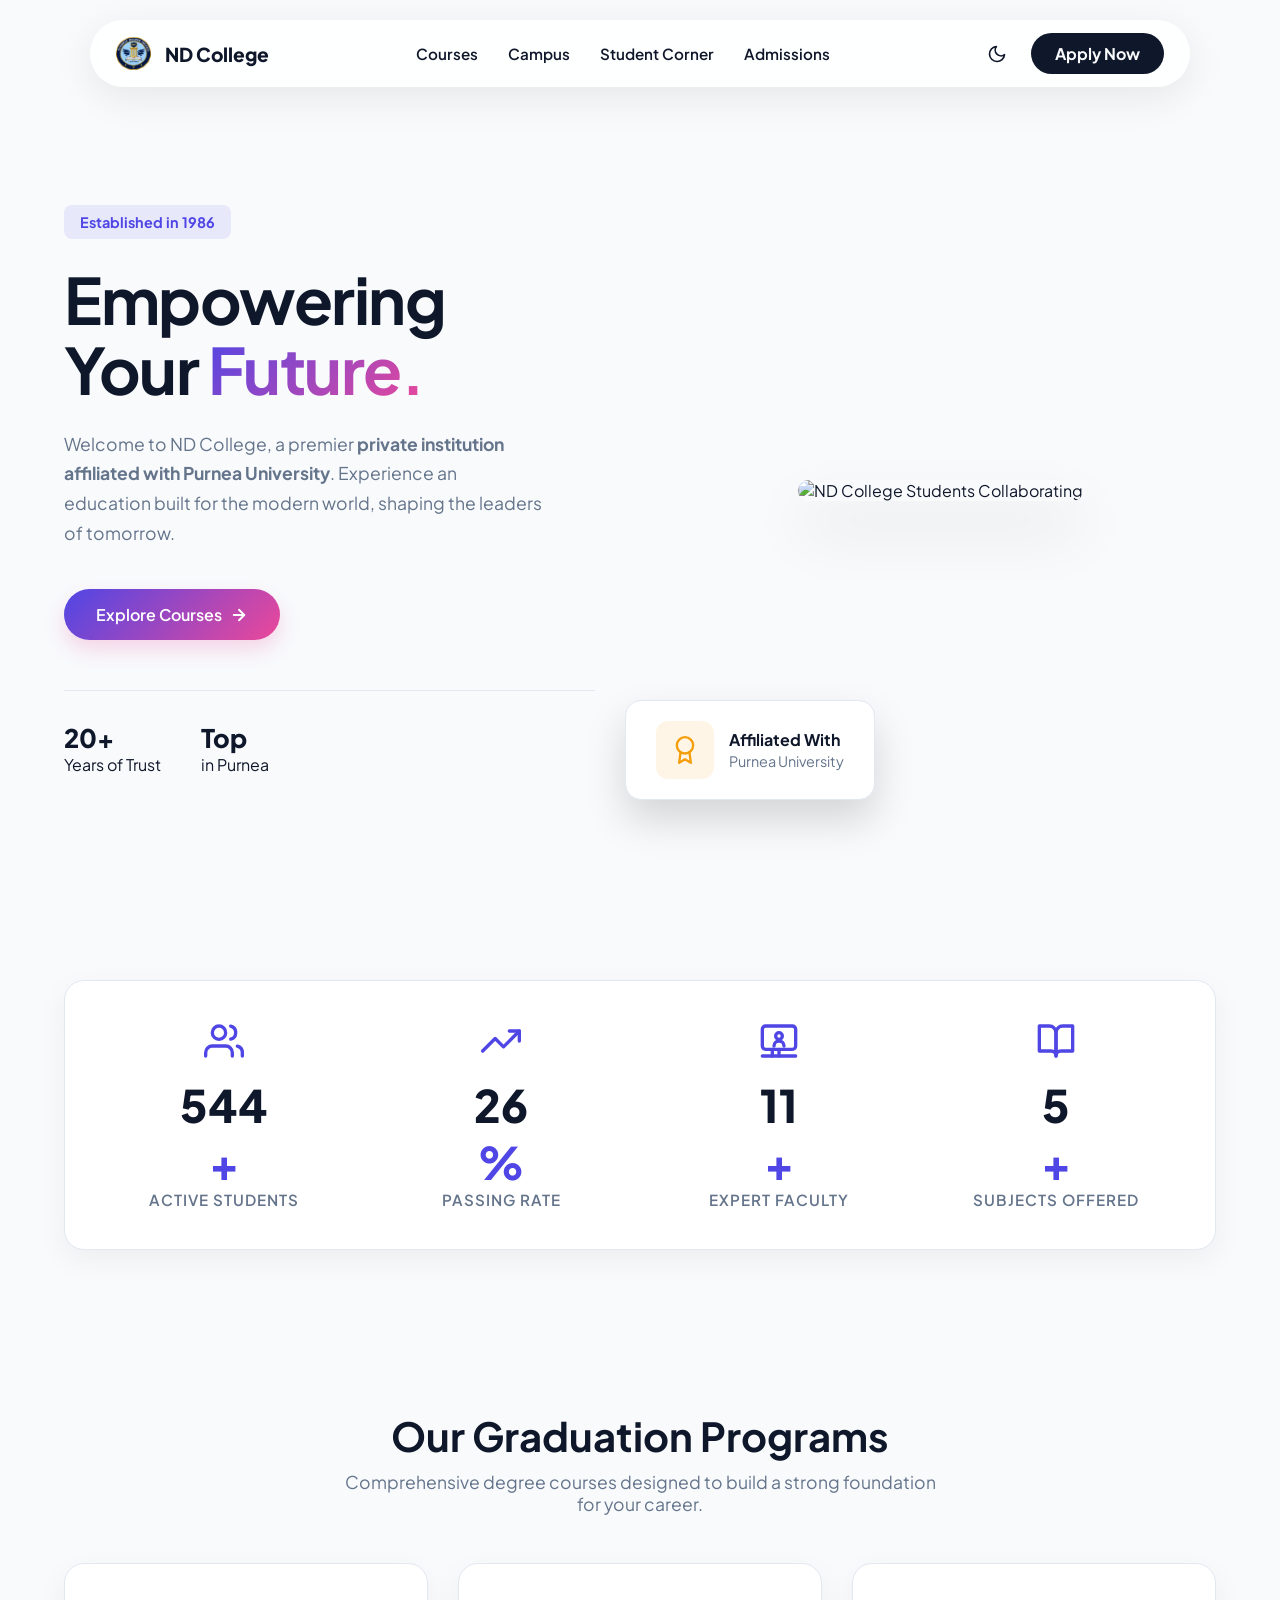
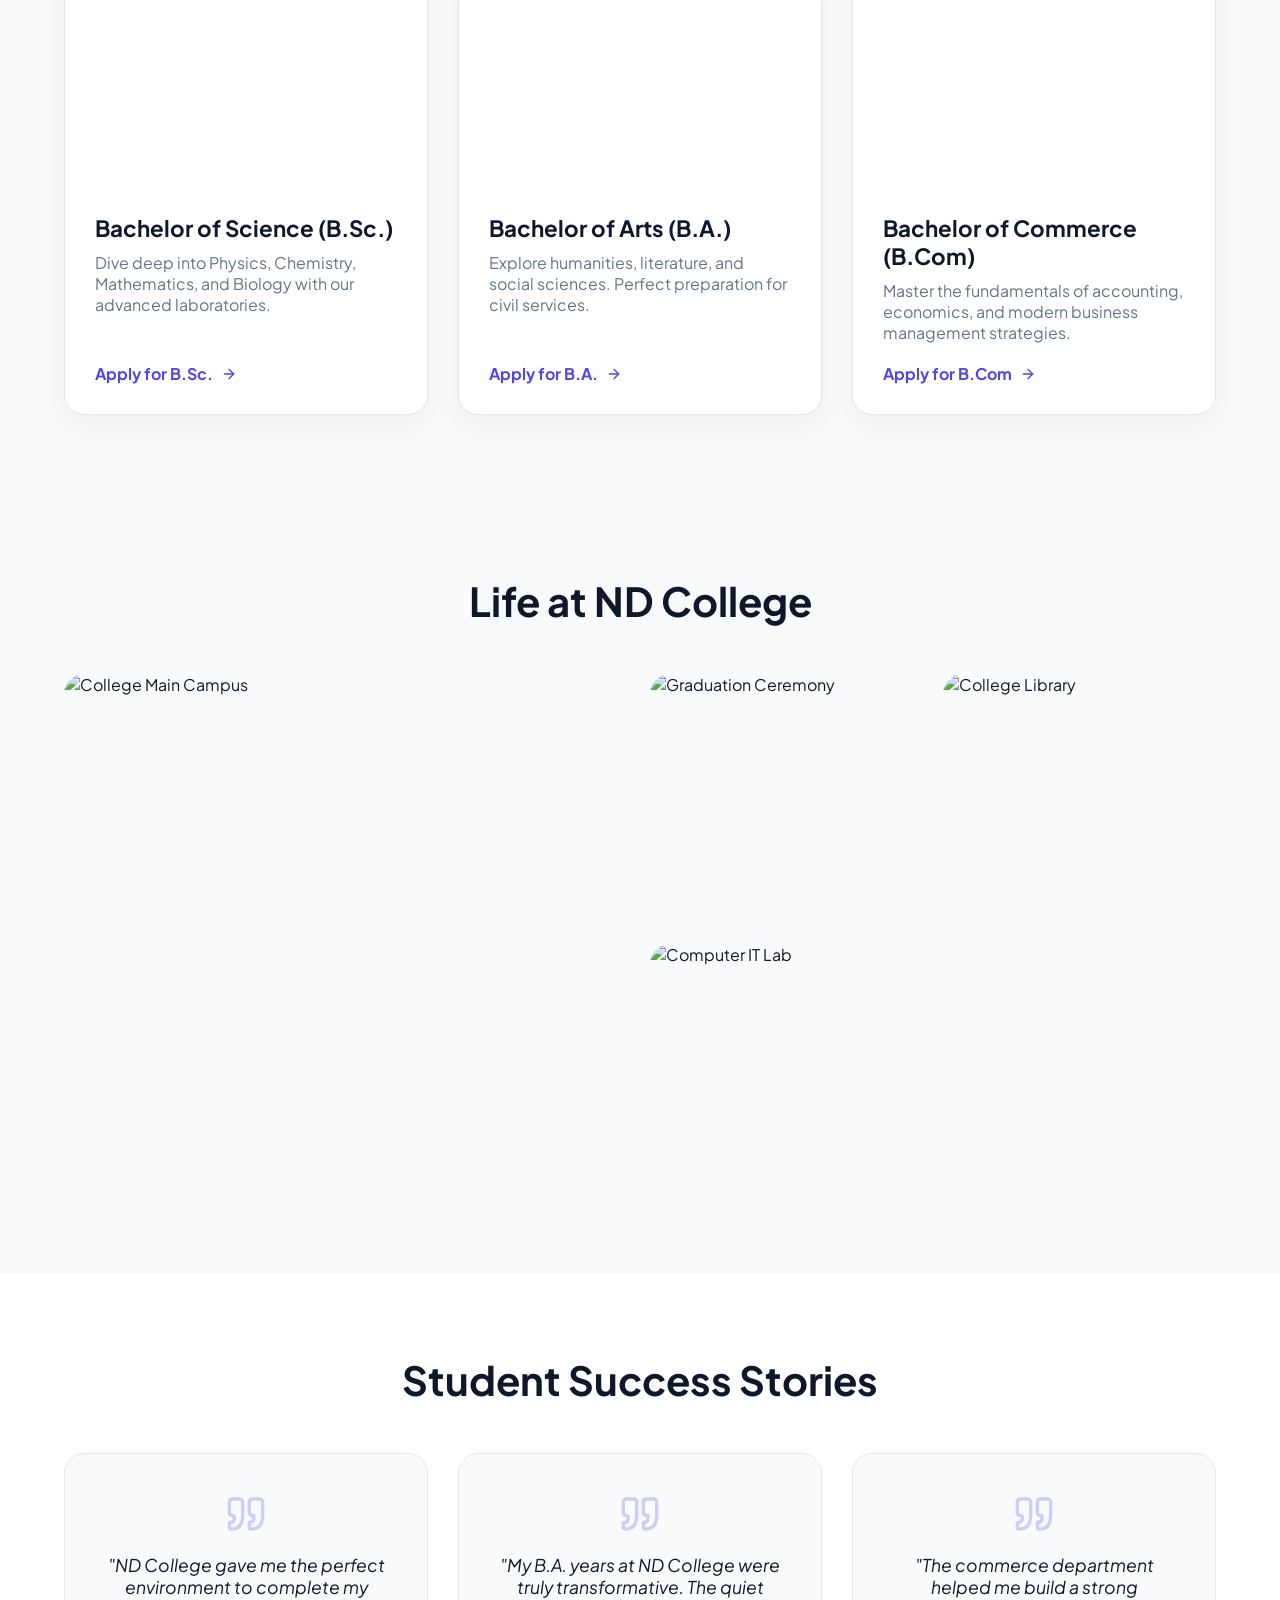
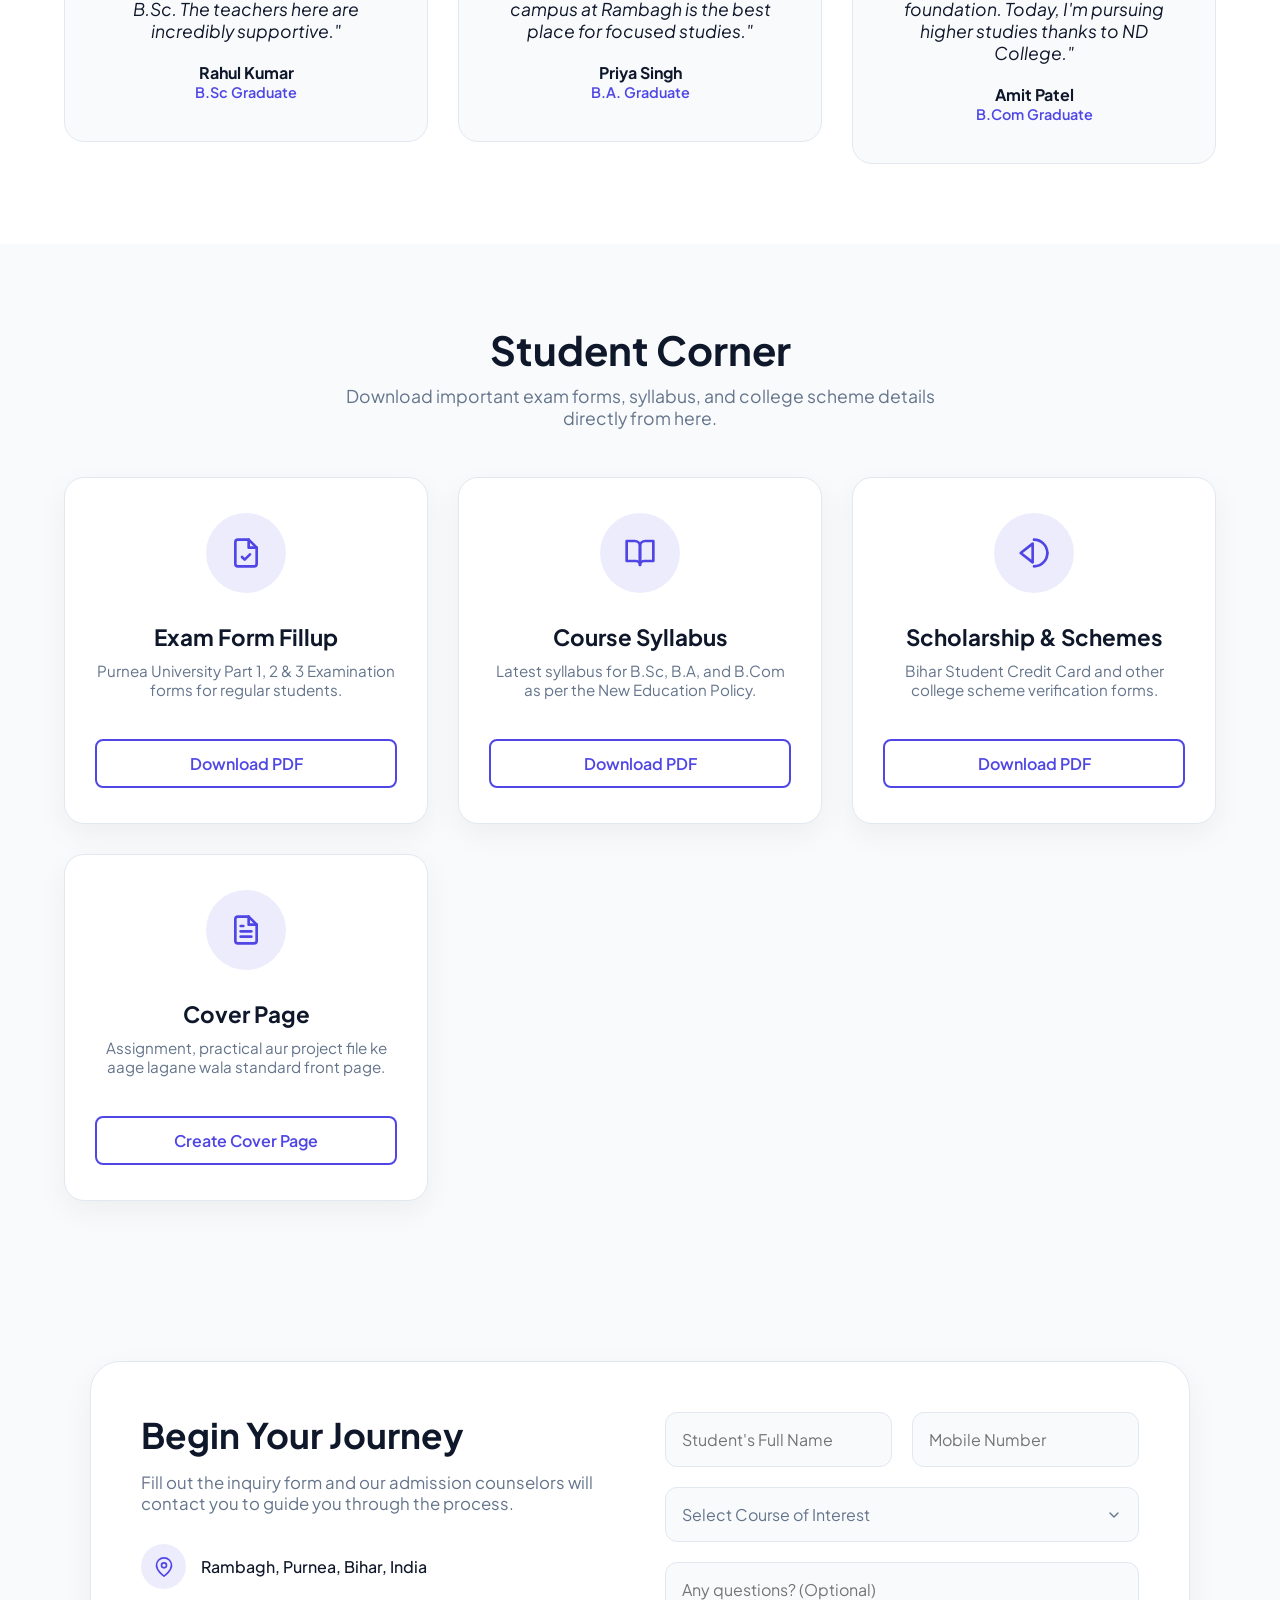
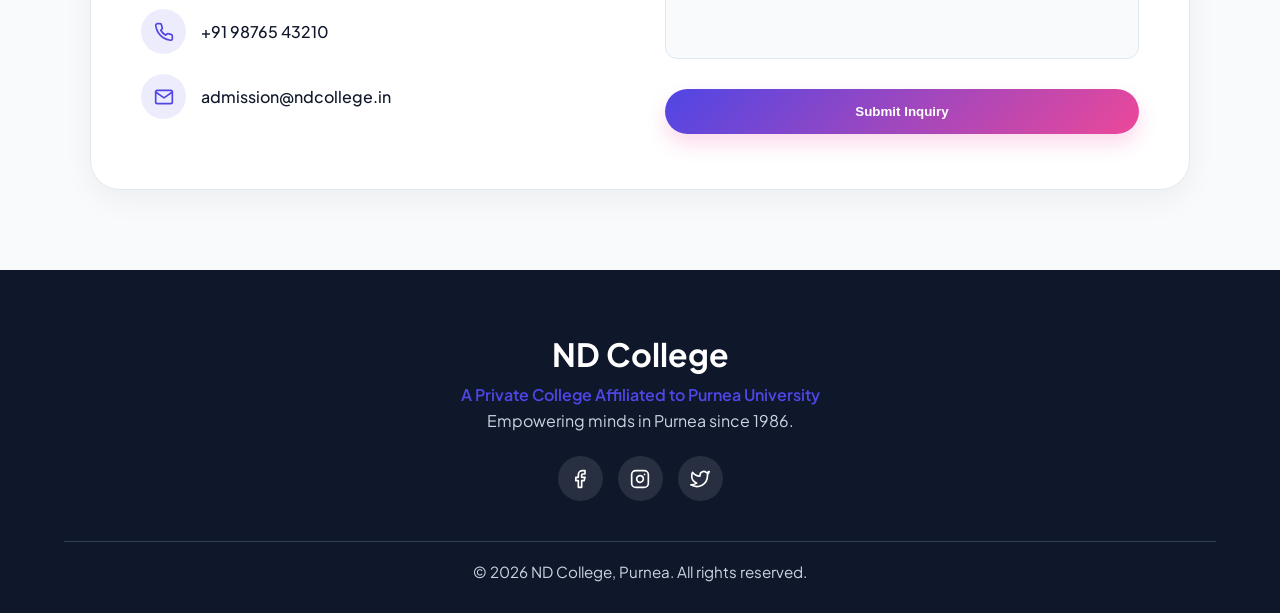
==== commit 76560747: "Add files via upload" ====
--- a/index.html
+++ b/index.html
@@ -6,6 +6,8 @@
     <meta name="description" content="ND College, Purnea - A premier private institution affiliated with Purnea University offering graduation courses.">
     <title>ND College | Affiliated to Purnea University</title>
 
+    <link rel="icon" type="image/png" href="logo.png">
+
     <script>
         if(localStorage.getItem('theme') === 'dark') {
             document.documentElement.setAttribute('data-theme', 'dark');
@@ -23,9 +25,7 @@
 
     <header class="capsule-nav">
         <a href="#home" class="logo" aria-label="ND College Home">
-            <svg width="22" height="22" viewBox="0 0 24 24" fill="none" stroke="currentColor" stroke-width="2.5" stroke-linecap="round" stroke-linejoin="round">
-                <path d="M22 10v6M2 10l10-5 10 5-10 5z"/><path d="M6 12v5c3 3 9 3 12 0v-5"/>
-            </svg> ND College
+            <img src="logo.png" alt="ND College Logo" class="logo-img"> ND College
         </a>
         <nav>
             <ul class="nav-links">
@@ -52,7 +52,7 @@
 
     <section id="home" class="hero-modern">
         <div class="hero-text-side reveal">
-            <div class="badge-modern">Established in 2003</div>
+            <div class="badge-modern">Established in 1986</div>
             <h1>Empowering<br>Your <span class="text-gradient">Future.</span></h1>
             <p>Welcome to ND College, a premier <strong>private institution affiliated with Purnea University</strong>. Experience an education built for the modern world, shaping the leaders of tomorrow.</p>
             <div class="hero-buttons-left">
@@ -209,7 +209,7 @@
                     <h3>Exam Form Fillup</h3>
                     <p>Purnea University Part 1, 2 & 3 Examination forms for regular students.</p>
                 </div>
-                <a href="#" class="btn btn-outline" download>Download PDF</a>
+                <a href="#" class="btn btn-outline" onclick="alert('Nothing here for now!'); return false;">Download PDF</a>
             </div>
 
             <div class="corner-card">
@@ -220,7 +220,7 @@
                     <h3>Course Syllabus</h3>
                     <p>Latest syllabus for B.Sc, B.A, and B.Com as per the New Education Policy.</p>
                 </div>
-                <a href="#" class="btn btn-outline" download>Download PDF</a>
+                <a href="#" class="btn btn-outline" onclick="alert('Nothing here for now!'); return false;">Download PDF</a>
             </div>
 
             <div class="corner-card">
@@ -231,7 +231,7 @@
                     <h3>Scholarship & Schemes</h3>
                     <p>Bihar Student Credit Card and other college scheme verification forms.</p>
                 </div>
-                <a href="#" class="btn btn-outline" download>Download PDF</a>
+                <a href="#" class="btn btn-outline" onclick="alert('Nothing here for now!'); return false;">Download PDF</a>
             </div>
 
             <div class="corner-card">
@@ -289,7 +289,7 @@
             <div class="footer-brand">
                 <h2>ND College</h2>
                 <p style="color: var(--primary); font-weight: 600; margin-bottom: 5px;">A Private College Affiliated to Purnea University</p>
-                <p>Empowering minds in Purnea since 2003.</p>
+                <p>Empowering minds in Purnea since 1986.</p>
             </div>
             <div class="socials">
                 <a href="#" aria-label="Facebook"><svg width="20" height="20" viewBox="0 0 24 24" fill="none" stroke="currentColor" stroke-width="2" stroke-linecap="round" stroke-linejoin="round"><path d="M18 2h-3a5 5 0 0 0-5 5v3H7v4h3v8h4v-8h3l1-4h-4V7a1 1 0 0 1 1-1h3z"></path></svg></a>
--- a/style.css
+++ b/style.css
@@ -516,6 +516,13 @@
     margin-right: 6px;
 }
 
+.logo-img {
+    height: 34px;
+    width: auto;
+    margin-right: 6px;
+    object-fit: contain;
+}
+
 .socials a svg {
     transition: transform 0.3s ease;
 }
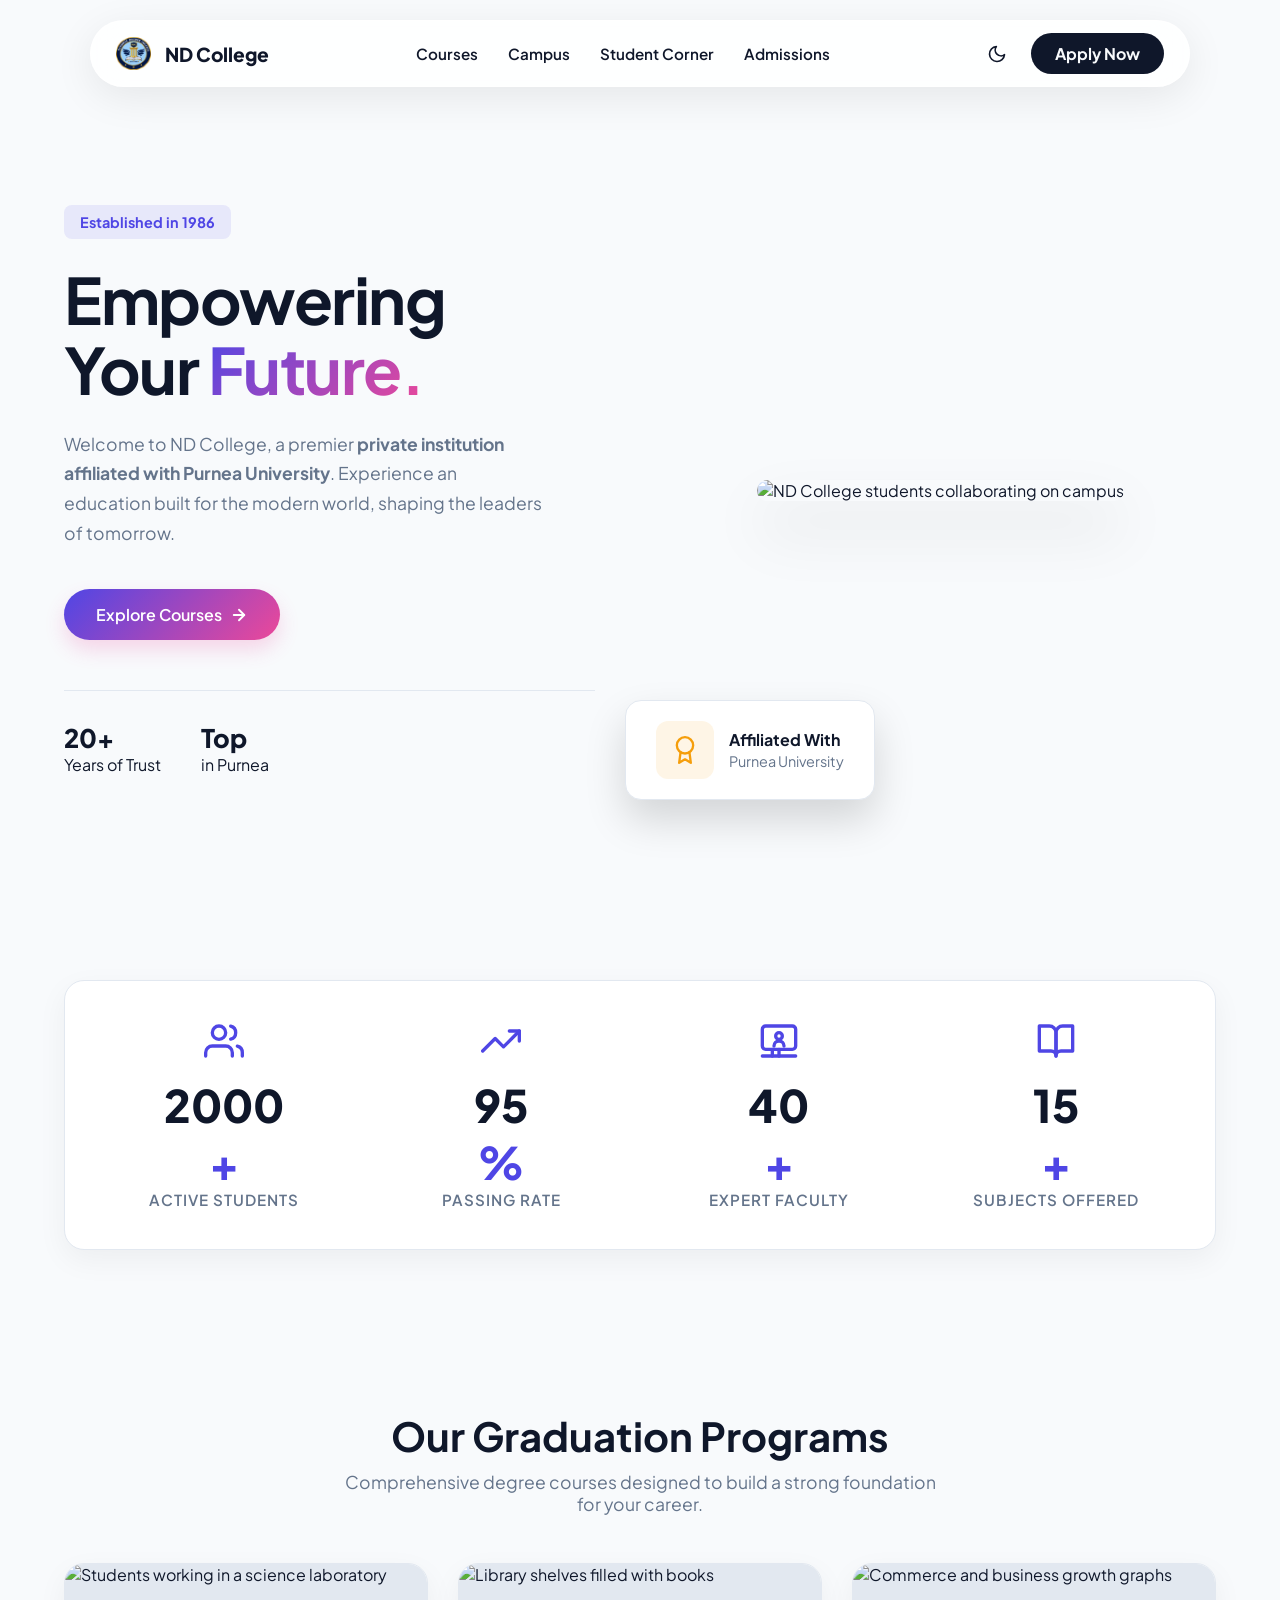
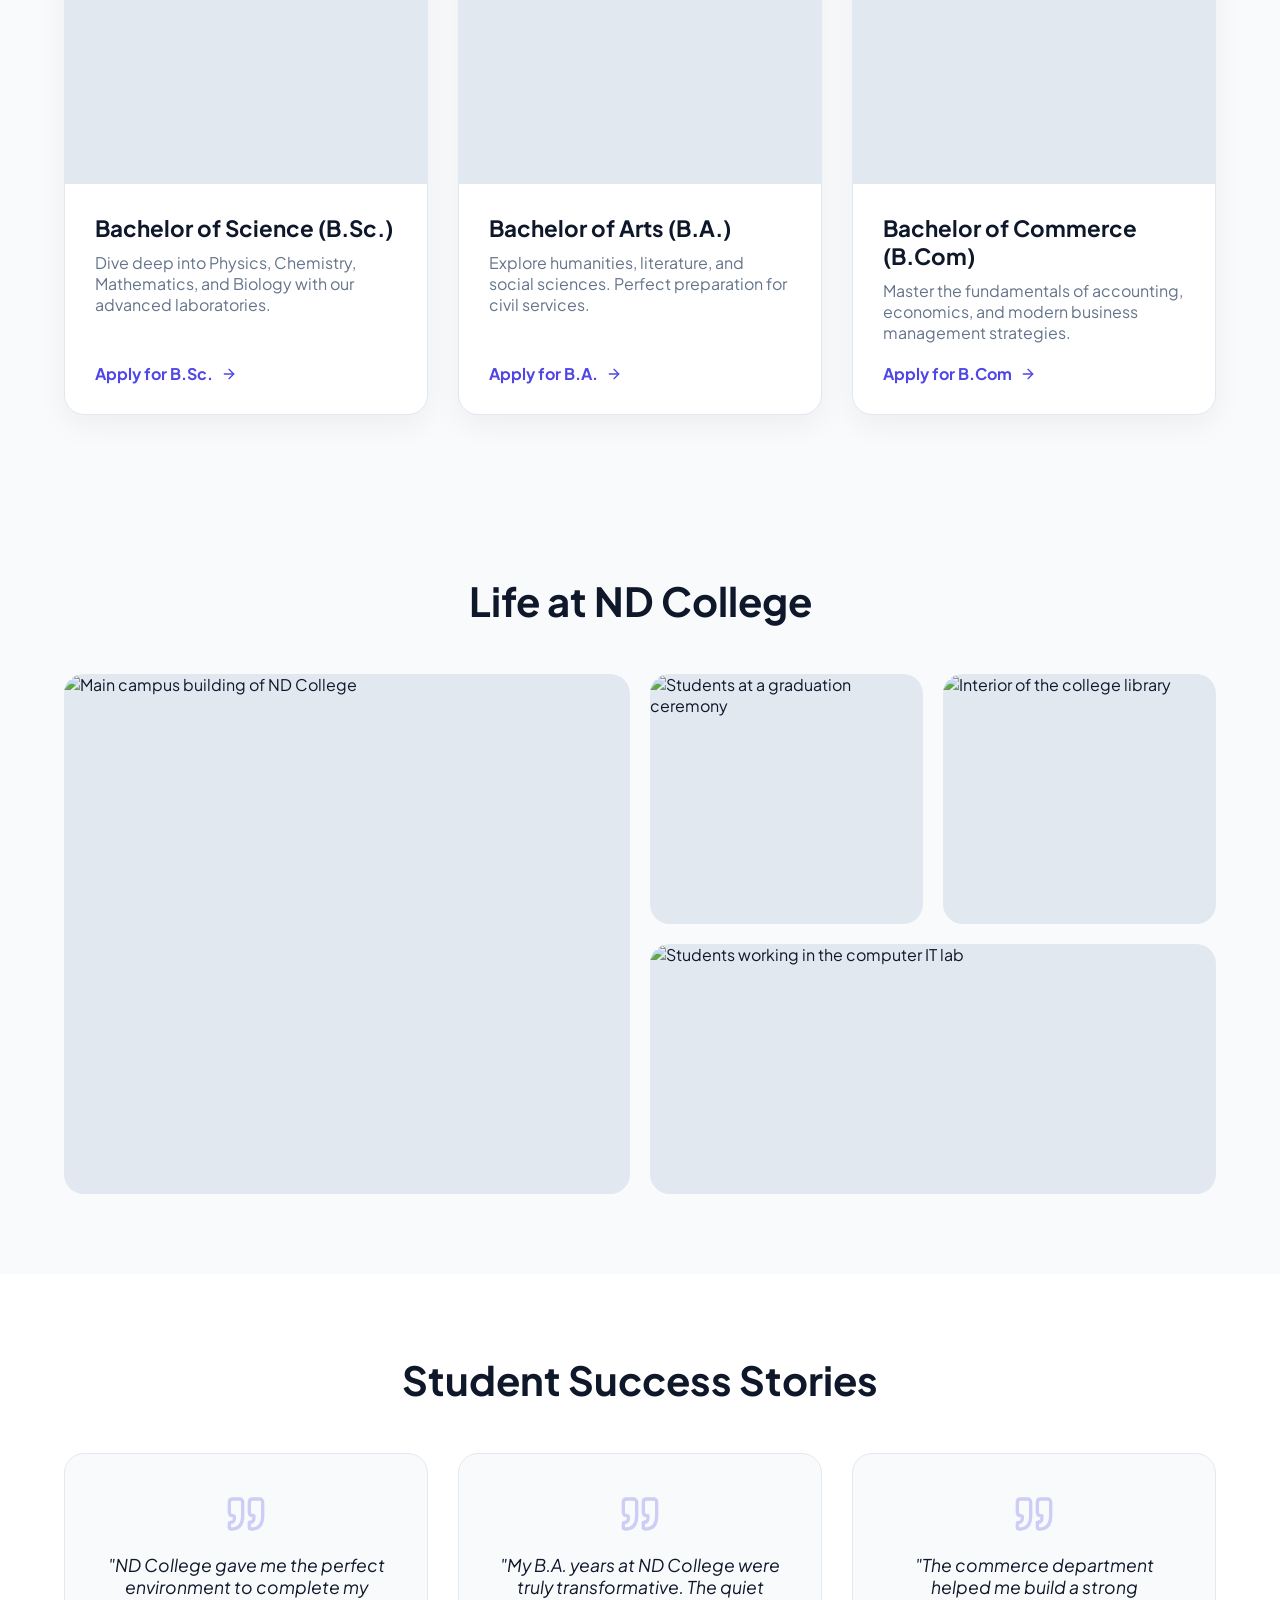
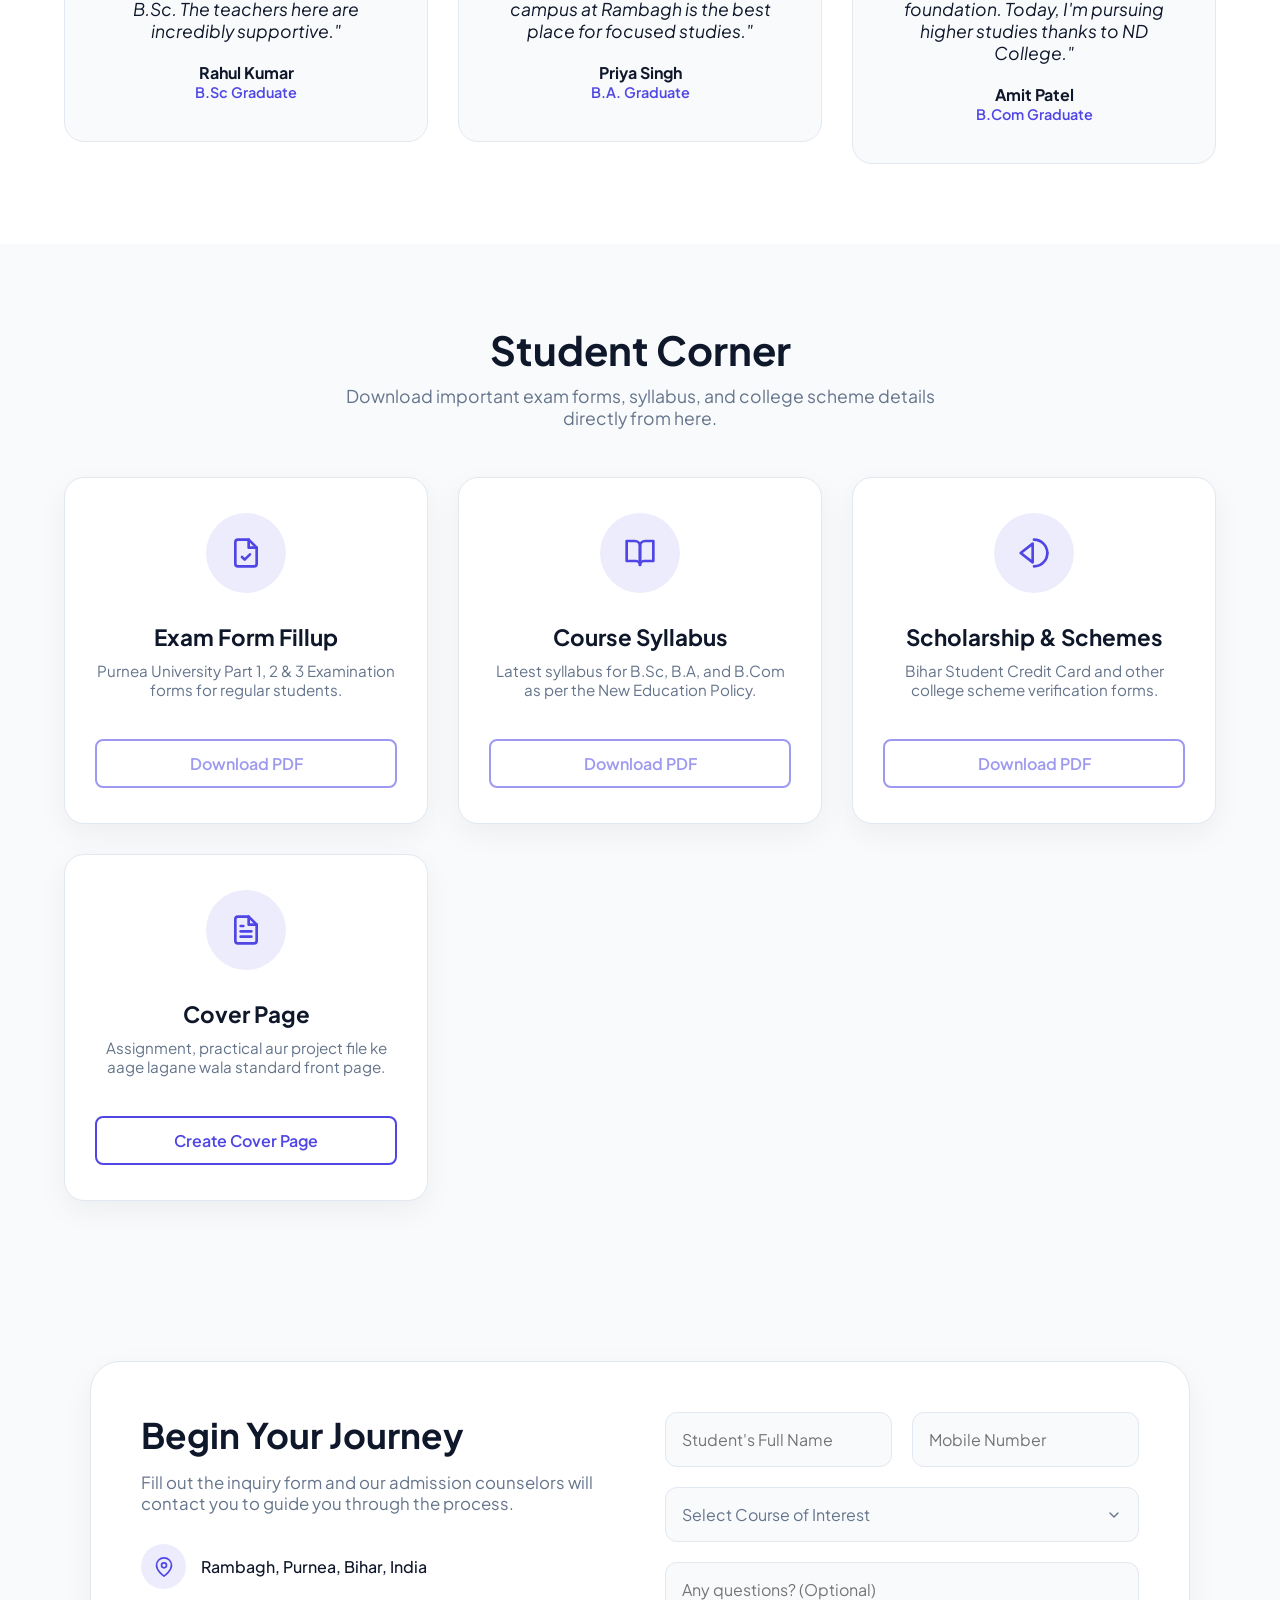
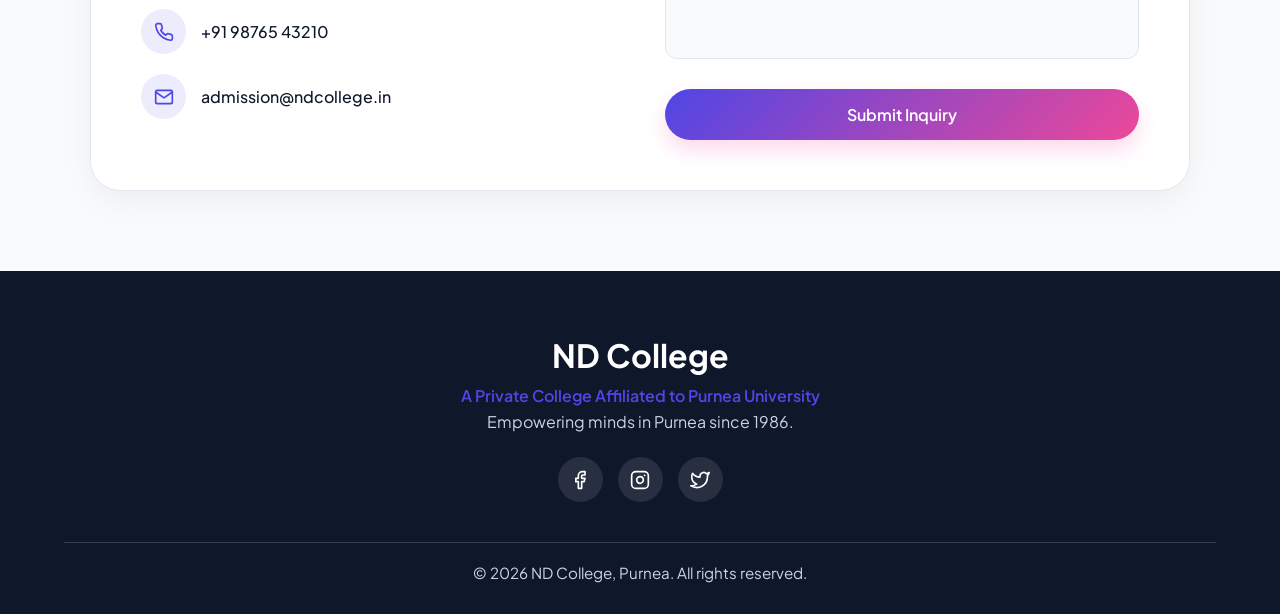
==== commit a412f0aa: "Add files via upload" ====
--- a/index.html
+++ b/index.html
@@ -1,312 +1,384 @@
-<!DOCTYPE html>
-<html lang="en" data-theme="light">
-<head>
-    <meta charset="UTF-8">
-    <meta name="viewport" content="width=device-width, initial-scale=1.0">
-    <meta name="description" content="ND College, Purnea - A premier private institution affiliated with Purnea University offering graduation courses.">
-    <title>ND College | Affiliated to Purnea University</title>
-
-    <link rel="icon" type="image/png" href="logo.png">
-
-    <script>
-        if(localStorage.getItem('theme') === 'dark') {
-            document.documentElement.setAttribute('data-theme', 'dark');
-        }
-    </script>
-
-    <link href="https://fonts.googleapis.com/css2?family=Plus+Jakarta+Sans:wght@300;400;500;600;700;800&display=swap" rel="stylesheet">
-
-    <link rel="stylesheet" href="https://cdn.jsdelivr.net/npm/swiper@10/swiper-bundle.min.css" />
-    
-    <link rel="stylesheet" href="style.css">
-    
-</head>
-<body>
-
-    <header class="capsule-nav">
-        <a href="#home" class="logo" aria-label="ND College Home">
-            <img src="logo.png" alt="ND College Logo" class="logo-img"> ND College
-        </a>
-        <nav>
-            <ul class="nav-links">
-                <li><a href="#programs">Courses</a></li>
-                <li><a href="#gallery">Campus</a></li>
-                <li><a href="#student-corner">Student Corner</a></li>
-                <li><a href="#admissions">Admissions</a></li>
-            </ul>
-        </nav>
-        <div class="nav-actions">
-            <button id="theme-toggle" class="theme-btn" aria-label="Toggle Dark Mode">
-                <svg id="icon-moon" width="20" height="20" viewBox="0 0 24 24" fill="none" stroke="currentColor" stroke-width="2" stroke-linecap="round" stroke-linejoin="round"><path d="M21 12.79A9 9 0 1 1 11.21 3 7 7 0 0 0 21 12.79z"></path></svg>
-                <svg id="icon-sun" width="20" height="20" viewBox="0 0 24 24" fill="none" stroke="currentColor" stroke-width="2" stroke-linecap="round" stroke-linejoin="round" style="display: none;"><circle cx="12" cy="12" r="5"></circle><line x1="12" y1="1" x2="12" y2="3"></line><line x1="12" y1="21" x2="12" y2="23"></line><line x1="4.22" y1="4.22" x2="5.64" y2="5.64"></line><line x1="18.36" y1="18.36" x2="19.78" y2="19.78"></line><line x1="1" y1="12" x2="3" y2="12"></line><line x1="21" y1="12" x2="23" y2="12"></line><line x1="4.22" y1="19.78" x2="5.64" y2="18.36"></line><line x1="18.36" y1="5.64" x2="19.78" y2="4.22"></line></svg>
-            </button>
-            <a href="#admissions" class="btn btn-pill nav-btn">Apply Now</a>
-            <button class="mobile-menu-btn" aria-label="Open Menu">
-                <svg id="icon-bars" width="24" height="24" viewBox="0 0 24 24" fill="none" stroke="currentColor" stroke-width="2" stroke-linecap="round" stroke-linejoin="round"><line x1="3" y1="12" x2="21" y2="12"></line><line x1="3" y1="6" x2="21" y2="6"></line><line x1="3" y1="18" x2="21" y2="18"></line></svg>
-                <svg id="icon-close" width="24" height="24" viewBox="0 0 24 24" fill="none" stroke="currentColor" stroke-width="2" stroke-linecap="round" stroke-linejoin="round" style="display: none;"><line x1="18" y1="6" x2="6" y2="18"></line><line x1="6" y1="6" x2="18" y2="18"></line></svg>
-            </button>
-        </div>
-    </header>
-
-    <div class="menu-overlay"></div>
-
-    <section id="home" class="hero-modern">
-        <div class="hero-text-side reveal">
-            <div class="badge-modern">Established in 1986</div>
-            <h1>Empowering<br>Your <span class="text-gradient">Future.</span></h1>
-            <p>Welcome to ND College, a premier <strong>private institution affiliated with Purnea University</strong>. Experience an education built for the modern world, shaping the leaders of tomorrow.</p>
-            <div class="hero-buttons-left">
-                <a href="#programs" class="btn btn-gradient">Explore Courses 
-                    <i><svg width="18" height="18" viewBox="0 0 24 24" fill="none" stroke="currentColor" stroke-width="2.5" stroke-linecap="round" stroke-linejoin="round"><line x1="5" y1="12" x2="19" y2="12"></line><polyline points="12 5 19 12 12 19"></polyline></svg></i>
-                </a>
-            </div>
-            
-            <div class="hero-mini-stats">
-                <div><strong>20+</strong> Years of Trust</div>
-                <div><strong>Top</strong> in Purnea</div>
-            </div>
-        </div>
-        
-        <div class="hero-visual-side reveal">
-            <div class="image-wrapper main-img">
-                <img src="https://images.unsplash.com/photo-1522202176988-66273c2fd55f?q=80&w=1000&auto=format&fit=crop" alt="ND College Students Collaborating">
-            </div>
-            <div class="floating-card">
-                <i>
-                    <svg width="28" height="28" viewBox="0 0 24 24" fill="none" stroke="currentColor" stroke-width="2" stroke-linecap="round" stroke-linejoin="round"><circle cx="12" cy="8" r="7"></circle><polyline points="8.21 13.89 7 23 12 20 17 23 15.79 13.88"></polyline></svg>
-                </i>
-                <div>
-                    <h4>Affiliated With</h4>
-                    <span>Purnea University</span>
-                </div>
-            </div>
-        </div>
-    </section>
-
-    <section class="stats-section">
-        <div class="stats-grid reveal">
-            <div class="stat-card">
-                <svg class="stat-icon" width="40" height="40" viewBox="0 0 24 24" fill="none" stroke="currentColor" stroke-width="2" stroke-linecap="round" stroke-linejoin="round"><path d="M17 21v-2a4 4 0 0 0-4-4H5a4 4 0 0 0-4 4v2"></path><circle cx="9" cy="7" r="4"></circle><path d="M23 21v-2a4 4 0 0 0-3-3.87"></path><path d="M16 3.13a4 4 0 0 1 0 7.75"></path></svg>
-                <h3 class="counter" data-target="2000">0</h3><span>+</span>
-                <p>Active Students</p>
-            </div>
-            <div class="stat-card">
-                <svg class="stat-icon" width="40" height="40" viewBox="0 0 24 24" fill="none" stroke="currentColor" stroke-width="2" stroke-linecap="round" stroke-linejoin="round"><polyline points="23 6 13.5 15.5 8.5 10.5 1 18"></polyline><polyline points="17 6 23 6 23 12"></polyline></svg>
-                <h3 class="counter" data-target="95">0</h3><span>%</span>
-                <p>Passing Rate</p>
-            </div>
-            <div class="stat-card">
-                <svg class="stat-icon" width="40" height="40" viewBox="0 0 24 24" fill="none" stroke="currentColor" stroke-width="2" stroke-linecap="round" stroke-linejoin="round"><rect x="2" y="3" width="20" height="14" rx="2" ry="2"></rect><line x1="2" y1="21" x2="22" y2="21"></line><path d="M12 17v4"></path><path d="M8 17v4"></path><circle cx="12" cy="9" r="2"></circle><path d="M15 15c0-1.66-1.34-3-3-3s-3 1.34-3 3"></path></svg>
-                <h3 class="counter" data-target="40">0</h3><span>+</span>
-                <p>Expert Faculty</p>
-            </div>
-            <div class="stat-card">
-                <svg class="stat-icon" width="40" height="40" viewBox="0 0 24 24" fill="none" stroke="currentColor" stroke-width="2" stroke-linecap="round" stroke-linejoin="round"><path d="M2 3h6a4 4 0 0 1 4 4v14a3 3 0 0 0-3-3H2z"></path><path d="M22 3h-6a4 4 0 0 0-4 4v14a3 3 0 0 1 3-3h7z"></path></svg>
-                <h3 class="counter" data-target="15">0</h3><span>+</span>
-                <p>Subjects Offered</p>
-            </div>
-        </div>
-    </section>
-
-    <section id="programs" class="programs">
-        <div class="section-header reveal">
-            <h2>Our Graduation Programs</h2>
-            <p>Comprehensive degree courses designed to build a strong foundation for your career.</p>
-        </div>
-        <div class="card-grid">
-            <div class="card reveal">
-                <div class="card-img" style="background-image: url('https://images.unsplash.com/photo-1532094349884-543bc11b234d?q=80&w=1000&auto=format&fit=crop');" aria-label="Science Lab"></div>
-                <div class="card-body">
-                    <h3>Bachelor of Science (B.Sc.)</h3>
-                    <p>Dive deep into Physics, Chemistry, Mathematics, and Biology with our advanced laboratories.</p>
-                    <a href="#admissions" class="link-btn auto-select-btn" data-course="bsc">Apply for B.Sc. 
-                        <svg width="16" height="16" viewBox="0 0 24 24" fill="none" stroke="currentColor" stroke-width="2" stroke-linecap="round" stroke-linejoin="round"><line x1="5" y1="12" x2="19" y2="12"></line><polyline points="12 5 19 12 12 19"></polyline></svg>
-                    </a>
-                </div>
-            </div>
-            <div class="card reveal">
-                <div class="card-img" style="background-image: url('https://images.unsplash.com/photo-1454165804606-c3d57bc86b40?q=80&w=1000&auto=format&fit=crop');" aria-label="Library Books"></div>
-                <div class="card-body">
-                    <h3>Bachelor of Arts (B.A.)</h3>
-                    <p>Explore humanities, literature, and social sciences. Perfect preparation for civil services.</p>
-                    <a href="#admissions" class="link-btn auto-select-btn" data-course="ba">Apply for B.A. 
-                        <svg width="16" height="16" viewBox="0 0 24 24" fill="none" stroke="currentColor" stroke-width="2" stroke-linecap="round" stroke-linejoin="round"><line x1="5" y1="12" x2="19" y2="12"></line><polyline points="12 5 19 12 12 19"></polyline></svg>
-                    </a>
-                </div>
-            </div>
-            <div class="card reveal">
-                <div class="card-img" style="background-image: url('https://images.unsplash.com/photo-1554224155-8d04cb21cd6c?q=80&w=1000&auto=format&fit=crop');" aria-label="Commerce Graphs"></div>
-                <div class="card-body">
-                    <h3>Bachelor of Commerce (B.Com)</h3>
-                    <p>Master the fundamentals of accounting, economics, and modern business management strategies.</p>
-                    <a href="#admissions" class="link-btn auto-select-btn" data-course="bcom">Apply for B.Com 
-                        <svg width="16" height="16" viewBox="0 0 24 24" fill="none" stroke="currentColor" stroke-width="2" stroke-linecap="round" stroke-linejoin="round"><line x1="5" y1="12" x2="19" y2="12"></line><polyline points="12 5 19 12 12 19"></polyline></svg>
-                    </a>
-                </div>
-            </div>
-        </div>
-    </section>
-
-    <section id="gallery" class="gallery-section reveal">
-        <div class="section-header">
-            <h2>Life at ND College</h2>
-        </div>
-        <div class="gallery-grid">
-            <img src="https://images.unsplash.com/photo-1541339907198-e08756dedf3f?q=80&w=800&auto=format&fit=crop" class="gallery-item large" alt="College Main Campus">
-            <img src="https://images.unsplash.com/photo-1523050854058-8df90110c9f1?q=80&w=800&auto=format&fit=crop" class="gallery-item" alt="Graduation Ceremony">
-            <img src="https://images.unsplash.com/photo-1577412647305-991150c7d163?q=80&w=800&auto=format&fit=crop" class="gallery-item" alt="College Library">
-            <img src="https://images.unsplash.com/photo-1519389950473-47ba0277781c?q=80&w=800&auto=format&fit=crop" class="gallery-item wide" alt="Computer IT Lab">
-        </div>
-    </section>
-
-    <section class="testimonials reveal">
-        <div class="section-header">
-            <h2>Student Success Stories</h2>
-        </div>
-        <div class="swiper mySwiper">
-            <div class="swiper-wrapper">
-                <div class="swiper-slide">
-                    <div class="testimonial-card">
-                        <svg class="quote-icon" width="40" height="40" viewBox="0 0 24 24" fill="none" stroke="currentColor" stroke-width="2" stroke-linecap="round" stroke-linejoin="round"><path d="M3 21c3 0 7-1 7-8V5c0-1.25-.756-2.017-2-2H4c-1.25 0-2 .75-2 1.972V11c0 1.25.75 2 2 2 1 0 1 0 1 1v1c0 1-1 2-2 2s-1 .008-1 1.031V20c0 1 0 1 1 1z"></path><path d="M15 21c3 0 7-1 7-8V5c0-1.25-.757-2.017-2-2h-4c-1.25 0-2 .75-2 1.972V11c0 1.25.75 2 2 2h.75c0 2.25.25 4-2.75 4v3c0 1 0 1 1 1z"></path></svg>
-                        <p>"ND College gave me the perfect environment to complete my B.Sc. The teachers here are incredibly supportive."</p>
-                        <h4>Rahul Kumar</h4>
-                        <span>B.Sc Graduate</span>
-                    </div>
-                </div>
-                <div class="swiper-slide">
-                    <div class="testimonial-card">
-                        <svg class="quote-icon" width="40" height="40" viewBox="0 0 24 24" fill="none" stroke="currentColor" stroke-width="2" stroke-linecap="round" stroke-linejoin="round"><path d="M3 21c3 0 7-1 7-8V5c0-1.25-.756-2.017-2-2H4c-1.25 0-2 .75-2 1.972V11c0 1.25.75 2 2 2 1 0 1 0 1 1v1c0 1-1 2-2 2s-1 .008-1 1.031V20c0 1 0 1 1 1z"></path><path d="M15 21c3 0 7-1 7-8V5c0-1.25-.757-2.017-2-2h-4c-1.25 0-2 .75-2 1.972V11c0 1.25.75 2 2 2h.75c0 2.25.25 4-2.75 4v3c0 1 0 1 1 1z"></path></svg>
-                        <p>"My B.A. years at ND College were truly transformative. The quiet campus at Rambagh is the best place for focused studies."</p>
-                        <h4>Priya Singh</h4>
-                        <span>B.A. Graduate</span>
-                    </div>
-                </div>
-                <div class="swiper-slide">
-                    <div class="testimonial-card">
-                        <svg class="quote-icon" width="40" height="40" viewBox="0 0 24 24" fill="none" stroke="currentColor" stroke-width="2" stroke-linecap="round" stroke-linejoin="round"><path d="M3 21c3 0 7-1 7-8V5c0-1.25-.756-2.017-2-2H4c-1.25 0-2 .75-2 1.972V11c0 1.25.75 2 2 2 1 0 1 0 1 1v1c0 1-1 2-2 2s-1 .008-1 1.031V20c0 1 0 1 1 1z"></path><path d="M15 21c3 0 7-1 7-8V5c0-1.25-.757-2.017-2-2h-4c-1.25 0-2 .75-2 1.972V11c0 1.25.75 2 2 2h.75c0 2.25.25 4-2.75 4v3c0 1 0 1 1 1z"></path></svg>
-                        <p>"The commerce department helped me build a strong foundation. Today, I'm pursuing higher studies thanks to ND College."</p>
-                        <h4>Amit Patel</h4>
-                        <span>B.Com Graduate</span>
-                    </div>
-                </div>
-            </div>
-            <div class="swiper-pagination"></div>
-        </div>
-    </section>
-
-    <section id="student-corner" class="student-corner reveal">
-        <div class="section-header">
-            <h2>Student Corner</h2>
-            <p>Download important exam forms, syllabus, and college scheme details directly from here.</p>
-        </div>
-        <div class="corner-grid">
-            
-            <div class="corner-card">
-                <div class="corner-icon">
-                    <svg width="32" height="32" viewBox="0 0 24 24" fill="none" stroke="currentColor" stroke-width="2" stroke-linecap="round" stroke-linejoin="round"><path d="M14 2H6a2 2 0 0 0-2 2v16a2 2 0 0 0 2 2h12a2 2 0 0 0 2-2V8z"></path><polyline points="14 2 14 8 20 8"></polyline><path d="M9 15l2 2 4-4"></path></svg>
-                </div>
-                <div class="corner-info">
-                    <h3>Exam Form Fillup</h3>
-                    <p>Purnea University Part 1, 2 & 3 Examination forms for regular students.</p>
-                </div>
-                <a href="#" class="btn btn-outline" onclick="alert('Nothing here for now!'); return false;">Download PDF</a>
-            </div>
-
-            <div class="corner-card">
-                <div class="corner-icon">
-                    <svg width="32" height="32" viewBox="0 0 24 24" fill="none" stroke="currentColor" stroke-width="2" stroke-linecap="round" stroke-linejoin="round"><path d="M2 3h6a4 4 0 0 1 4 4v14a3 3 0 0 0-3-3H2z"></path><path d="M22 3h-6a4 4 0 0 0-4 4v14a3 3 0 0 1 3-3h7z"></path></svg>
-                </div>
-                <div class="corner-info">
-                    <h3>Course Syllabus</h3>
-                    <p>Latest syllabus for B.Sc, B.A, and B.Com as per the New Education Policy.</p>
-                </div>
-                <a href="#" class="btn btn-outline" onclick="alert('Nothing here for now!'); return false;">Download PDF</a>
-            </div>
-
-            <div class="corner-card">
-                <div class="corner-icon">
-                    <svg width="32" height="32" viewBox="0 0 24 24" fill="none" stroke="currentColor" stroke-width="2" stroke-linecap="round" stroke-linejoin="round"><polygon points="11 19 2 12 11 5 11 19"></polygon><path d="M22 12A10 10 0 0 1 12 22"></path><path d="M22 12A10 10 0 0 0 12 2"></path></svg>
-                </div>
-                <div class="corner-info">
-                    <h3>Scholarship & Schemes</h3>
-                    <p>Bihar Student Credit Card and other college scheme verification forms.</p>
-                </div>
-                <a href="#" class="btn btn-outline" onclick="alert('Nothing here for now!'); return false;">Download PDF</a>
-            </div>
-
-            <div class="corner-card">
-                <div class="corner-icon">
-                    <svg width="32" height="32" viewBox="0 0 24 24" fill="none" stroke="currentColor" stroke-width="2" stroke-linecap="round" stroke-linejoin="round"><path d="M14 2H6a2 2 0 0 0-2 2v16a2 2 0 0 0 2 2h12a2 2 0 0 0 2-2V8z"></path><polyline points="14 2 14 8 20 8"></polyline><line x1="16" y1="13" x2="8" y2="13"></line><line x1="16" y1="17" x2="8" y2="17"></line><polyline points="10 9 9 9 8 9"></polyline></svg>
-                </div>
-                <div class="corner-info">
-                    <h3>Cover Page</h3>
-                    <p>Assignment, practical aur project file ke aage lagane wala standard front page.</p>
-                </div>
-                <a href="cover-page.html" class="btn btn-outline">Create Cover Page</a>
-            </div>
-        </div>
-    </section>
-
-    <section id="admissions" class="admissions reveal">
-        <div class="form-container">
-            <div class="form-info">
-                <h2>Begin Your Journey</h2>
-                <p>Fill out the inquiry form and our admission counselors will contact you to guide you through the process.</p>
-                <ul class="contact-list">
-                    <li><i><svg width="20" height="20" viewBox="0 0 24 24" fill="none" stroke="currentColor" stroke-width="2" stroke-linecap="round" stroke-linejoin="round"><path d="M21 10c0 7-9 13-9 13s-9-6-9-13a9 9 0 0 1 18 0z"></path><circle cx="12" cy="10" r="3"></circle></svg></i> Rambagh, Purnea, Bihar, India</li>
-                    <li><i><svg width="20" height="20" viewBox="0 0 24 24" fill="none" stroke="currentColor" stroke-width="2" stroke-linecap="round" stroke-linejoin="round"><path d="M22 16.92v3a2 2 0 0 1-2.18 2 19.79 19.79 0 0 1-8.63-3.07 19.5 19.5 0 0 1-6-6 19.79 19.79 0 0 1-3.07-8.67A2 2 0 0 1 4.11 2h3a2 2 0 0 1 2 1.72 12.84 12.84 0 0 0 .7 2.81 2 2 0 0 1-.45 2.11L8.09 9.91a16 16 0 0 0 6 6l1.27-1.27a2 2 0 0 1 2.11-.45 12.84 12.84 0 0 0 2.81.7A2 2 0 0 1 22 16.92z"></path></svg></i> +91 98765 43210</li>
-                    <li><i><svg width="20" height="20" viewBox="0 0 24 24" fill="none" stroke="currentColor" stroke-width="2" stroke-linecap="round" stroke-linejoin="round"><path d="M4 4h16c1.1 0 2 .9 2 2v12c0 1.1-.9 2-2 2H4c-1.1 0-2-.9-2-2V6c0-1.1.9-2 2-2z"></path><polyline points="22,6 12,13 2,6"></polyline></svg></i> admission@ndcollege.in</li>
-                </ul>
-            </div>
-            <form class="contact-form" id="applyForm">
-                <div class="input-group">
-                    <input type="text" placeholder="Student's Full Name" required aria-label="Full Name">
-                    <input type="tel" placeholder="Mobile Number" required aria-label="Mobile Number" pattern="[0-9]{10}">
-                </div>
-
-                <div class="custom-select-wrapper" id="customCourseSelect">
-                    <div class="custom-select-trigger">
-                        <span class="custom-select-text">Select Course of Interest</span>
-                        <svg class="custom-select-icon" width="16" height="16" viewBox="0 0 24 24" fill="none" stroke="currentColor" stroke-width="2" stroke-linecap="round" stroke-linejoin="round"><polyline points="6 9 12 15 18 9"></polyline></svg>
-                    </div>
-                    <div class="custom-select-options">
-                        <div class="custom-option" data-value="bsc">Bachelor of Science (B.Sc.)</div>
-                        <div class="custom-option" data-value="ba">Bachelor of Arts (B.A.)</div>
-                        <div class="custom-option" data-value="bcom">Bachelor of Commerce (B.Com)</div>
-                    </div>
-                    
-                    <input type="hidden" id="courseSelect" required>
-                </div>
-
-                <textarea id="inquiryText" rows="3" placeholder="Any questions? (Optional)" aria-label="Questions" maxlength="1000" style="resize: none; overflow: hidden;"></textarea>
-                <button type="submit" class="btn btn-gradient btn-block">Submit Inquiry</button>
-            </form>
-        </div>
-    </section>
-
-    <footer>
-        <div class="footer-content">
-            <div class="footer-brand">
-                <h2>ND College</h2>
-                <p style="color: var(--primary); font-weight: 600; margin-bottom: 5px;">A Private College Affiliated to Purnea University</p>
-                <p>Empowering minds in Purnea since 1986.</p>
-            </div>
-            <div class="socials">
-                <a href="#" aria-label="Facebook"><svg width="20" height="20" viewBox="0 0 24 24" fill="none" stroke="currentColor" stroke-width="2" stroke-linecap="round" stroke-linejoin="round"><path d="M18 2h-3a5 5 0 0 0-5 5v3H7v4h3v8h4v-8h3l1-4h-4V7a1 1 0 0 1 1-1h3z"></path></svg></a>
-                <a href="#" aria-label="Instagram"><svg width="20" height="20" viewBox="0 0 24 24" fill="none" stroke="currentColor" stroke-width="2" stroke-linecap="round" stroke-linejoin="round"><rect x="2" y="2" width="20" height="20" rx="5" ry="5"></rect><path d="M16 11.37A4 4 0 1 1 12.63 8 4 4 0 0 1 16 11.37z"></path><line x1="17.5" y1="6.5" x2="17.51" y2="6.5"></line></svg></a>
-                <a href="#" aria-label="Twitter"><svg width="20" height="20" viewBox="0 0 24 24" fill="none" stroke="currentColor" stroke-width="2" stroke-linecap="round" stroke-linejoin="round"><path d="M23 3a10.9 10.9 0 0 1-3.14 1.53 4.48 4.48 0 0 0-7.86 3v1A10.66 10.66 0 0 1 3 4s-4 9 5 13a11.64 11.64 0 0 1-7 2c9 5 20 0 20-11.5a4.5 4.5 0 0 0-.08-.83A7.72 7.72 0 0 0 23 3z"></path></svg></a>
-            </div>
-        </div>
-        <div class="footer-bottom">
-            <p>&copy; <span id="year"></span> ND College, Purnea. All rights reserved.</p>
-        </div>
-    </footer>
-
-    <a href="#home" class="scroll-top" aria-label="Scroll to Top">
-        <svg width="24" height="24" viewBox="0 0 24 24" fill="none" stroke="currentColor" stroke-width="2.5" stroke-linecap="round" stroke-linejoin="round"><line x1="12" y1="19" x2="12" y2="5"></line><polyline points="5 12 12 5 19 12"></polyline></svg>
-    </a>
-
-    <script src="https://cdn.jsdelivr.net/npm/swiper@10/swiper-bundle.min.js"></script>
-    <script src="script.js"></script>
-</body>
-</html>+<!DOCTYPE html>
+<html lang="en" data-theme="light">
+<head>
+    <meta charset="UTF-8">
+    <meta name="viewport" content="width=device-width, initial-scale=1.0">
+    <meta name="description" content="ND College, Purnea - A premier private institution affiliated with Purnea University offering graduation courses.">
+    <meta name="theme-color" content="#4f46e5">
+    <link rel="canonical" href="https://www.ndcollege.in/">
+    <title>ND College | Affiliated to Purnea University</title>
+
+    <link rel="icon" type="image/png" href="logo.png">
+
+    <meta property="og:type" content="website">
+    <meta property="og:title" content="ND College | Affiliated to Purnea University">
+    <meta property="og:description" content="A premier private institution affiliated with Purnea University offering graduation courses since 1986.">
+    <meta property="og:image" content="logo.png">
+    <meta property="og:url" content="https://www.ndcollege.in/">
+
+    <script>
+        (function () {
+            try {
+                const savedTheme = localStorage.getItem('theme');
+                const systemPrefersDark = window.matchMedia && window.matchMedia('(prefers-color-scheme: dark)').matches;
+                
+                if (savedTheme === 'dark' || savedTheme === 'light') {
+                    document.documentElement.setAttribute('data-theme', savedTheme);
+                } else if (systemPrefersDark) {
+                    document.documentElement.setAttribute('data-theme', 'dark');
+                }
+            } catch (e) { }
+        })();
+    </script>
+
+    <link rel="preconnect" href="https://fonts.googleapis.com">
+    <link rel="preconnect" href="https://fonts.gstatic.com" crossorigin>
+    <link rel="preconnect" href="https://images.unsplash.com">
+    <link href="https://fonts.googleapis.com/css2?family=Plus+Jakarta+Sans:wght@300;400;500;600;700;800&display=swap" rel="stylesheet">
+
+    <link rel="stylesheet" href="https://cdn.jsdelivr.net/npm/swiper@10/swiper-bundle.min.css">
+
+    <link rel="stylesheet" href="style.css">
+
+</head>
+<body>
+
+    <a href="#main-content" class="skip-link">Skip to main content</a>
+
+    <svg style="display:none" aria-hidden="true">
+        <symbol id="sprite-moon" viewBox="0 0 24 24"><path d="M21 12.79A9 9 0 1 1 11.21 3 7 7 0 0 0 21 12.79z"></path></symbol>
+        <symbol id="sprite-sun" viewBox="0 0 24 24"><circle cx="12" cy="12" r="5"></circle><line x1="12" y1="1" x2="12" y2="3"></line><line x1="12" y1="21" x2="12" y2="23"></line><line x1="4.22" y1="4.22" x2="5.64" y2="5.64"></line><line x1="18.36" y1="18.36" x2="19.78" y2="19.78"></line><line x1="1" y1="12" x2="3" y2="12"></line><line x1="21" y1="12" x2="23" y2="12"></line><line x1="4.22" y1="19.78" x2="5.64" y2="18.36"></line><line x1="18.36" y1="5.64" x2="19.78" y2="4.22"></line></symbol>
+        <symbol id="sprite-bars" viewBox="0 0 24 24"><line x1="3" y1="12" x2="21" y2="12"></line><line x1="3" y1="6" x2="21" y2="6"></line><line x1="3" y1="18" x2="21" y2="18"></line></symbol>
+        <symbol id="sprite-close" viewBox="0 0 24 24"><line x1="18" y1="6" x2="6" y2="18"></line><line x1="6" y1="6" x2="18" y2="18"></line></symbol>
+        <symbol id="sprite-arrow-right" viewBox="0 0 24 24"><line x1="5" y1="12" x2="19" y2="12"></line><polyline points="12 5 19 12 12 19"></polyline></symbol>
+        <symbol id="sprite-arrow-up" viewBox="0 0 24 24"><line x1="12" y1="19" x2="12" y2="5"></line><polyline points="5 12 12 5 19 12"></polyline></symbol>
+        <symbol id="sprite-award" viewBox="0 0 24 24"><circle cx="12" cy="8" r="7"></circle><polyline points="8.21 13.89 7 23 12 20 17 23 15.79 13.88"></polyline></symbol>
+        <symbol id="sprite-users" viewBox="0 0 24 24"><path d="M17 21v-2a4 4 0 0 0-4-4H5a4 4 0 0 0-4 4v2"></path><circle cx="9" cy="7" r="4"></circle><path d="M23 21v-2a4 4 0 0 0-3-3.87"></path><path d="M16 3.13a4 4 0 0 1 0 7.75"></path></symbol>
+        <symbol id="sprite-trending-up" viewBox="0 0 24 24"><polyline points="23 6 13.5 15.5 8.5 10.5 1 18"></polyline><polyline points="17 6 23 6 23 12"></polyline></symbol>
+        <symbol id="sprite-id-card" viewBox="0 0 24 24"><rect x="2" y="3" width="20" height="14" rx="2" ry="2"></rect><line x1="2" y1="21" x2="22" y2="21"></line><path d="M12 17v4"></path><path d="M8 17v4"></path><circle cx="12" cy="9" r="2"></circle><path d="M15 15c0-1.66-1.34-3-3-3s-3 1.34-3 3"></path></symbol>
+        <symbol id="sprite-book-open" viewBox="0 0 24 24"><path d="M2 3h6a4 4 0 0 1 4 4v14a3 3 0 0 0-3-3H2z"></path><path d="M22 3h-6a4 4 0 0 0-4 4v14a3 3 0 0 1 3-3h7z"></path></symbol>
+        <symbol id="sprite-file-check" viewBox="0 0 24 24"><path d="M14 2H6a2 2 0 0 0-2 2v16a2 2 0 0 0 2 2h12a2 2 0 0 0 2-2V8z"></path><polyline points="14 2 14 8 20 8"></polyline><path d="M9 15l2 2 4-4"></path></symbol>
+        <symbol id="sprite-fast-forward" viewBox="0 0 24 24"><polygon points="11 19 2 12 11 5 11 19"></polygon><path d="M22 12A10 10 0 0 1 12 22"></path><path d="M22 12A10 10 0 0 0 12 2"></path></symbol>
+        <symbol id="sprite-file-text" viewBox="0 0 24 24"><path d="M14 2H6a2 2 0 0 0-2 2v16a2 2 0 0 0 2 2h12a2 2 0 0 0 2-2V8z"></path><polyline points="14 2 14 8 20 8"></polyline><line x1="16" y1="13" x2="8" y2="13"></line><line x1="16" y1="17" x2="8" y2="17"></line><polyline points="10 9 9 9 8 9"></polyline></symbol>
+        <symbol id="sprite-map-pin" viewBox="0 0 24 24"><path d="M21 10c0 7-9 13-9 13s-9-6-9-13a9 9 0 0 1 18 0z"></path><circle cx="12" cy="10" r="3"></circle></symbol>
+        <symbol id="sprite-phone" viewBox="0 0 24 24"><path d="M22 16.92v3a2 2 0 0 1-2.18 2 19.79 19.79 0 0 1-8.63-3.07 19.5 19.5 0 0 1-6-6 19.79 19.79 0 0 1-3.07-8.67A2 2 0 0 1 4.11 2h3a2 2 0 0 1 2 1.72 12.84 12.84 0 0 0 .7 2.81 2 2 0 0 1-.45 2.11L8.09 9.91a16 16 0 0 0 6 6l1.27-1.27a2 2 0 0 1 2.11-.45 12.84 12.84 0 0 0 2.81.7A2 2 0 0 1 22 16.92z"></path></symbol>
+        <symbol id="sprite-mail" viewBox="0 0 24 24"><path d="M4 4h16c1.1 0 2 .9 2 2v12c0 1.1-.9 2-2 2H4c-1.1 0-2-.9-2-2V6c0-1.1.9-2 2-2z"></path><polyline points="22,6 12,13 2,6"></polyline></symbol>
+        <symbol id="sprite-chevron-down" viewBox="0 0 24 24"><polyline points="6 9 12 15 18 9"></polyline></symbol>
+        <symbol id="sprite-facebook" viewBox="0 0 24 24"><path d="M18 2h-3a5 5 0 0 0-5 5v3H7v4h3v8h4v-8h3l1-4h-4V7a1 1 0 0 1 1-1h3z"></path></symbol>
+        <symbol id="sprite-instagram" viewBox="0 0 24 24"><rect x="2" y="2" width="20" height="20" rx="5" ry="5"></rect><path d="M16 11.37A4 4 0 1 1 12.63 8 4 4 0 0 1 16 11.37z"></path><line x1="17.5" y1="6.5" x2="17.51" y2="6.5"></line></symbol>
+        <symbol id="sprite-twitter" viewBox="0 0 24 24"><path d="M23 3a10.9 10.9 0 0 1-3.14 1.53 4.48 4.48 0 0 0-7.86 3v1A10.66 10.66 0 0 1 3 4s-4 9 5 13a11.64 11.64 0 0 1-7 2c9 5 20 0 20-11.5a4.5 4.5 0 0 0-.08-.83A7.72 7.72 0 0 0 23 3z"></path></symbol>
+        <symbol id="sprite-quote" viewBox="0 0 24 24"><path d="M3 21c3 0 7-1 7-8V5c0-1.25-.756-2.017-2-2H4c-1.25 0-2 .75-2 1.972V11c0 1.25.75 2 2 2 1 0 1 0 1 1v1c0 1-1 2-2 2s-1 .008-1 1.031V20c0 1 0 1 1 1z"></path><path d="M15 21c3 0 7-1 7-8V5c0-1.25-.757-2.017-2-2h-4c-1.25 0-2 .75-2 1.972V11c0 1.25.75 2 2 2h.75c0 2.25.25 4-2.75 4v3c0 1 0 1 1 1z"></path></symbol>
+    </svg>
+
+    <header class="capsule-nav">
+        <a href="#home" class="logo" aria-label="ND College Home">
+            <img src="logo.png" alt="ND College Logo" class="logo-img" width="34" height="34"> ND College
+        </a>
+        <nav aria-label="Primary">
+            <ul class="nav-links" id="primary-nav-links">
+                <li><a href="#programs">Courses</a></li>
+                <li><a href="#gallery">Campus</a></li>
+                <li><a href="#student-corner">Student Corner</a></li>
+                <li><a href="#admissions">Admissions</a></li>
+            </ul>
+        </nav>
+        <div class="nav-actions">
+            <button id="theme-toggle" class="theme-btn" type="button" aria-label="Toggle dark mode" aria-pressed="false">
+                <svg id="icon-moon" width="20" height="20" viewBox="0 0 24 24" fill="none" stroke="currentColor" stroke-width="2" stroke-linecap="round" stroke-linejoin="round" aria-hidden="true"><use href="#sprite-moon"></use></svg>
+                <svg id="icon-sun" width="20" height="20" viewBox="0 0 24 24" fill="none" stroke="currentColor" stroke-width="2" stroke-linecap="round" stroke-linejoin="round" class="is-hidden" aria-hidden="true"><use href="#sprite-sun"></use></svg>
+            </button>
+            <a href="#admissions" class="btn btn-pill nav-btn">Apply Now</a>
+            <button class="mobile-menu-btn" type="button" aria-label="Open menu" aria-expanded="false" aria-controls="primary-nav-links">
+                <svg id="icon-bars" width="24" height="24" viewBox="0 0 24 24" fill="none" stroke="currentColor" stroke-width="2" stroke-linecap="round" stroke-linejoin="round" aria-hidden="true"><use href="#sprite-bars"></use></svg>
+                <svg id="icon-close" width="24" height="24" viewBox="0 0 24 24" fill="none" stroke="currentColor" stroke-width="2" stroke-linecap="round" stroke-linejoin="round" class="is-hidden" aria-hidden="true"><use href="#sprite-close"></use></svg>
+            </button>
+        </div>
+    </header>
+
+    <div class="menu-overlay"></div>
+
+    <main id="main-content">
+
+    <section id="home" class="hero-modern">
+        <div class="hero-text-side reveal">
+            <div class="badge-modern">Established in 1986</div>
+            <h1>Empowering<br>Your <span class="text-gradient">Future.</span></h1>
+            <p>Welcome to ND College, a premier <strong>private institution affiliated with Purnea University</strong>. Experience an education built for the modern world, shaping the leaders of tomorrow.</p>
+            <div class="hero-buttons-left">
+                <a href="#programs" class="btn btn-gradient">Explore Courses 
+                    <i><svg width="18" height="18" viewBox="0 0 24 24" fill="none" stroke="currentColor" stroke-width="2.5" stroke-linecap="round" stroke-linejoin="round" aria-hidden="true"><use href="#sprite-arrow-right"></use></svg></i>
+                </a>
+            </div>
+            
+            <div class="hero-mini-stats">
+                <div><strong>20+</strong> Years of Trust</div>
+                <div><strong>Top</strong> in Purnea</div>
+            </div>
+        </div>
+        
+        <div class="hero-visual-side reveal">
+            <div class="image-wrapper main-img">
+                <img src="https://images.unsplash.com/photo-1522202176988-66273c2fd55f?q=80&w=1000&auto=format&fit=crop" alt="ND College students collaborating on campus" loading="eager" fetchpriority="high" decoding="async">
+            </div>
+            <div class="floating-card">
+                <i>
+                    <svg width="28" height="28" viewBox="0 0 24 24" fill="none" stroke="currentColor" stroke-width="2" stroke-linecap="round" stroke-linejoin="round" aria-hidden="true"><use href="#sprite-award"></use></svg>
+                </i>
+                <div>
+                    <h4>Affiliated With</h4>
+                    <span>Purnea University</span>
+                </div>
+            </div>
+        </div>
+    </section>
+
+    <section class="stats-section" aria-label="College statistics">
+        <div class="stats-grid reveal">
+            <div class="stat-card">
+                <svg class="stat-icon" width="40" height="40" viewBox="0 0 24 24" fill="none" stroke="currentColor" stroke-width="2" stroke-linecap="round" stroke-linejoin="round" aria-hidden="true"><use href="#sprite-users"></use></svg>
+                <h3 class="counter" data-target="2000">0</h3><span>+</span>
+                <p>Active Students</p>
+            </div>
+            <div class="stat-card">
+                <svg class="stat-icon" width="40" height="40" viewBox="0 0 24 24" fill="none" stroke="currentColor" stroke-width="2" stroke-linecap="round" stroke-linejoin="round" aria-hidden="true"><use href="#sprite-trending-up"></use></svg>
+                <h3 class="counter" data-target="95">0</h3><span>%</span>
+                <p>Passing Rate</p>
+            </div>
+            <div class="stat-card">
+                <svg class="stat-icon" width="40" height="40" viewBox="0 0 24 24" fill="none" stroke="currentColor" stroke-width="2" stroke-linecap="round" stroke-linejoin="round" aria-hidden="true"><use href="#sprite-id-card"></use></svg>
+                <h3 class="counter" data-target="40">0</h3><span>+</span>
+                <p>Expert Faculty</p>
+            </div>
+            <div class="stat-card">
+                <svg class="stat-icon" width="40" height="40" viewBox="0 0 24 24" fill="none" stroke="currentColor" stroke-width="2" stroke-linecap="round" stroke-linejoin="round" aria-hidden="true"><use href="#sprite-book-open"></use></svg>
+                <h3 class="counter" data-target="15">0</h3><span>+</span>
+                <p>Subjects Offered</p>
+            </div>
+        </div>
+    </section>
+
+    <section id="programs" class="programs">
+        <div class="section-header reveal">
+            <h2>Our Graduation Programs</h2>
+            <p>Comprehensive degree courses designed to build a strong foundation for your career.</p>
+        </div>
+        <div class="card-grid">
+            <div class="card reveal">
+                <img class="card-img" src="https://images.unsplash.com/photo-1532094349884-543bc11b234d?q=80&w=1000&auto=format&fit=crop" alt="Students working in a science laboratory" loading="lazy" decoding="async">
+                <div class="card-body">
+                    <h3>Bachelor of Science (B.Sc.)</h3>
+                    <p>Dive deep into Physics, Chemistry, Mathematics, and Biology with our advanced laboratories.</p>
+                    <a href="#admissions" class="link-btn auto-select-btn" data-course="bsc">Apply for B.Sc. 
+                        <svg width="16" height="16" viewBox="0 0 24 24" fill="none" stroke="currentColor" stroke-width="2" stroke-linecap="round" stroke-linejoin="round" aria-hidden="true"><use href="#sprite-arrow-right"></use></svg>
+                    </a>
+                </div>
+            </div>
+            <div class="card reveal">
+                <img class="card-img" src="https://images.unsplash.com/photo-1454165804606-c3d57bc86b40?q=80&w=1000&auto=format&fit=crop" alt="Library shelves filled with books" loading="lazy" decoding="async">
+                <div class="card-body">
+                    <h3>Bachelor of Arts (B.A.)</h3>
+                    <p>Explore humanities, literature, and social sciences. Perfect preparation for civil services.</p>
+                    <a href="#admissions" class="link-btn auto-select-btn" data-course="ba">Apply for B.A. 
+                        <svg width="16" height="16" viewBox="0 0 24 24" fill="none" stroke="currentColor" stroke-width="2" stroke-linecap="round" stroke-linejoin="round" aria-hidden="true"><use href="#sprite-arrow-right"></use></svg>
+                    </a>
+                </div>
+            </div>
+            <div class="card reveal">
+                <img class="card-img" src="https://images.unsplash.com/photo-1554224155-8d04cb21cd6c?q=80&w=1000&auto=format&fit=crop" alt="Commerce and business growth graphs" loading="lazy" decoding="async">
+                <div class="card-body">
+                    <h3>Bachelor of Commerce (B.Com)</h3>
+                    <p>Master the fundamentals of accounting, economics, and modern business management strategies.</p>
+                    <a href="#admissions" class="link-btn auto-select-btn" data-course="bcom">Apply for B.Com 
+                        <svg width="16" height="16" viewBox="0 0 24 24" fill="none" stroke="currentColor" stroke-width="2" stroke-linecap="round" stroke-linejoin="round" aria-hidden="true"><use href="#sprite-arrow-right"></use></svg>
+                    </a>
+                </div>
+            </div>
+        </div>
+    </section>
+
+    <section id="gallery" class="gallery-section reveal">
+        <div class="section-header">
+            <h2>Life at ND College</h2>
+        </div>
+        <div class="gallery-grid">
+            <img src="https://images.unsplash.com/photo-1541339907198-e08756dedf3f?q=80&w=800&auto=format&fit=crop" class="gallery-item large" alt="Main campus building of ND College" loading="lazy" decoding="async">
+            <img src="https://images.unsplash.com/photo-1523050854058-8df90110c9f1?q=80&w=800&auto=format&fit=crop" class="gallery-item" alt="Students at a graduation ceremony" loading="lazy" decoding="async">
+            <img src="https://images.unsplash.com/photo-1577412647305-991150c7d163?q=80&w=800&auto=format&fit=crop" class="gallery-item" alt="Interior of the college library" loading="lazy" decoding="async">
+            <img src="https://images.unsplash.com/photo-1519389950473-47ba0277781c?q=80&w=800&auto=format&fit=crop" class="gallery-item wide" alt="Students working in the computer IT lab" loading="lazy" decoding="async">
+        </div>
+    </section>
+
+    <section class="testimonials reveal" aria-label="Student testimonials">
+        <div class="section-header">
+            <h2>Student Success Stories</h2>
+        </div>
+        <div class="swiper mySwiper">
+            <div class="swiper-wrapper">
+                <div class="swiper-slide">
+                    <div class="testimonial-card">
+                        <svg class="quote-icon" width="40" height="40" viewBox="0 0 24 24" fill="none" stroke="currentColor" stroke-width="2" stroke-linecap="round" stroke-linejoin="round" aria-hidden="true"><use href="#sprite-quote"></use></svg>
+                        <p>"ND College gave me the perfect environment to complete my B.Sc. The teachers here are incredibly supportive."</p>
+                        <h4>Rahul Kumar</h4>
+                        <span>B.Sc Graduate</span>
+                    </div>
+                </div>
+                <div class="swiper-slide">
+                    <div class="testimonial-card">
+                        <svg class="quote-icon" width="40" height="40" viewBox="0 0 24 24" fill="none" stroke="currentColor" stroke-width="2" stroke-linecap="round" stroke-linejoin="round" aria-hidden="true"><use href="#sprite-quote"></use></svg>
+                        <p>"My B.A. years at ND College were truly transformative. The quiet campus at Rambagh is the best place for focused studies."</p>
+                        <h4>Priya Singh</h4>
+                        <span>B.A. Graduate</span>
+                    </div>
+                </div>
+                <div class="swiper-slide">
+                    <div class="testimonial-card">
+                        <svg class="quote-icon" width="40" height="40" viewBox="0 0 24 24" fill="none" stroke="currentColor" stroke-width="2" stroke-linecap="round" stroke-linejoin="round" aria-hidden="true"><use href="#sprite-quote"></use></svg>
+                        <p>"The commerce department helped me build a strong foundation. Today, I'm pursuing higher studies thanks to ND College."</p>
+                        <h4>Amit Patel</h4>
+                        <span>B.Com Graduate</span>
+                    </div>
+                </div>
+            </div>
+            <div class="swiper-pagination"></div>
+        </div>
+    </section>
+
+    <section id="student-corner" class="student-corner reveal">
+        <div class="section-header">
+            <h2>Student Corner</h2>
+            <p>Download important exam forms, syllabus, and college scheme details directly from here.</p>
+        </div>
+        <div class="corner-grid">
+
+            <div class="corner-card">
+                <div class="corner-icon">
+                    <svg width="32" height="32" viewBox="0 0 24 24" fill="none" stroke="currentColor" stroke-width="2" stroke-linecap="round" stroke-linejoin="round" aria-hidden="true"><use href="#sprite-file-check"></use></svg>
+                </div>
+                <div class="corner-info">
+                    <h3>Exam Form Fillup</h3>
+                    <p>Purnea University Part 1, 2 & 3 Examination forms for regular students.</p>
+                </div>
+                <button type="button" class="btn btn-outline" disabled title="Coming soon">Download PDF</button>
+            </div>
+
+            <div class="corner-card">
+                <div class="corner-icon">
+                    <svg width="32" height="32" viewBox="0 0 24 24" fill="none" stroke="currentColor" stroke-width="2" stroke-linecap="round" stroke-linejoin="round" aria-hidden="true"><use href="#sprite-book-open"></use></svg>
+                </div>
+                <div class="corner-info">
+                    <h3>Course Syllabus</h3>
+                    <p>Latest syllabus for B.Sc, B.A, and B.Com as per the New Education Policy.</p>
+                </div>
+                <button type="button" class="btn btn-outline" disabled title="Coming soon">Download PDF</button>
+            </div>
+
+            <div class="corner-card">
+                <div class="corner-icon">
+                    <svg width="32" height="32" viewBox="0 0 24 24" fill="none" stroke="currentColor" stroke-width="2" stroke-linecap="round" stroke-linejoin="round" aria-hidden="true"><use href="#sprite-fast-forward"></use></svg>
+                </div>
+                <div class="corner-info">
+                    <h3>Scholarship & Schemes</h3>
+                    <p>Bihar Student Credit Card and other college scheme verification forms.</p>
+                </div>
+                <button type="button" class="btn btn-outline" disabled title="Coming soon">Download PDF</button>
+            </div>
+
+            <div class="corner-card">
+                <div class="corner-icon">
+                    <svg width="32" height="32" viewBox="0 0 24 24" fill="none" stroke="currentColor" stroke-width="2" stroke-linecap="round" stroke-linejoin="round" aria-hidden="true"><use href="#sprite-file-text"></use></svg>
+                </div>
+                <div class="corner-info">
+                    <h3>Cover Page</h3>
+                    <p>Assignment, practical aur project file ke aage lagane wala standard front page.</p>
+                </div>
+                <a href="cover-page.html" class="btn btn-outline">Create Cover Page</a>
+            </div>
+        </div>
+    </section>
+
+    <section id="admissions" class="admissions reveal">
+        <div class="form-container">
+            <div class="form-info">
+                <h2>Begin Your Journey</h2>
+                <p>Fill out the inquiry form and our admission counselors will contact you to guide you through the process.</p>
+                <ul class="contact-list">
+                    <li>
+                        <a href="https://maps.google.com/?q=Rambagh,+Purnea,+Bihar,+India" target="_blank" rel="noopener noreferrer">
+                            <i><svg width="20" height="20" viewBox="0 0 24 24" fill="none" stroke="currentColor" stroke-width="2" stroke-linecap="round" stroke-linejoin="round" aria-hidden="true"><use href="#sprite-map-pin"></use></svg></i>
+                            Rambagh, Purnea, Bihar, India
+                        </a>
+                    </li>
+                    <li>
+                        <a href="tel:+919876543210">
+                            <i><svg width="20" height="20" viewBox="0 0 24 24" fill="none" stroke="currentColor" stroke-width="2" stroke-linecap="round" stroke-linejoin="round" aria-hidden="true"><use href="#sprite-phone"></use></svg></i>
+                            +91 98765 43210
+                        </a>
+                    </li>
+                    <li>
+                        <a href="mailto:admission@ndcollege.in">
+                            <i><svg width="20" height="20" viewBox="0 0 24 24" fill="none" stroke="currentColor" stroke-width="2" stroke-linecap="round" stroke-linejoin="round" aria-hidden="true"><use href="#sprite-mail"></use></svg></i>
+                            admission@ndcollege.in
+                        </a>
+                    </li>
+                </ul>
+            </div>
+            <form class="contact-form" id="applyForm" novalidate>
+                <div class="input-group">
+                    <input type="text" name="fullName" placeholder="Student's Full Name" required aria-label="Full name" autocomplete="name">
+                    <input type="tel" name="mobileNumber" placeholder="Mobile Number" required aria-label="Mobile number" pattern="[0-9]{10}" inputmode="numeric" maxlength="10" autocomplete="tel" title="Enter a 10-digit mobile number">
+                </div>
+
+                <div class="custom-select-wrapper" id="customCourseSelect">
+                    <div class="custom-select-trigger">
+                        <span class="custom-select-text">Select Course of Interest</span>
+                        <svg class="custom-select-icon" width="16" height="16" viewBox="0 0 24 24" fill="none" stroke="currentColor" stroke-width="2" stroke-linecap="round" stroke-linejoin="round" aria-hidden="true"><use href="#sprite-chevron-down"></use></svg>
+                    </div>
+                    <div class="custom-select-options">
+                        <div class="custom-option" data-value="bsc">Bachelor of Science (B.Sc.)</div>
+                        <div class="custom-option" data-value="ba">Bachelor of Arts (B.A.)</div>
+                        <div class="custom-option" data-value="bcom">Bachelor of Commerce (B.Com)</div>
+                    </div>
+
+                    <input type="hidden" name="course" id="courseSelect" required>
+                </div>
+
+                <textarea id="inquiryText" name="message" rows="3" placeholder="Any questions? (Optional)" aria-label="Questions" maxlength="1000" style="resize: none; overflow: hidden;"></textarea>
+                <button type="submit" class="btn btn-gradient btn-block">Submit Inquiry</button>
+            </form>
+        </div>
+    </section>
+
+    </main>
+
+    <footer>
+        <div class="footer-content">
+            <div class="footer-brand">
+                <h2>ND College</h2>
+                <p style="color: var(--primary); font-weight: 600; margin-bottom: 5px;">A Private College Affiliated to Purnea University</p>
+                <p>Empowering minds in Purnea since 1986.</p>
+            </div>
+            
+            <div class="socials">
+                <a href="#" aria-label="Facebook"><svg width="20" height="20" viewBox="0 0 24 24" fill="none" stroke="currentColor" stroke-width="2" stroke-linecap="round" stroke-linejoin="round" aria-hidden="true"><use href="#sprite-facebook"></use></svg></a>
+                <a href="#" aria-label="Instagram"><svg width="20" height="20" viewBox="0 0 24 24" fill="none" stroke="currentColor" stroke-width="2" stroke-linecap="round" stroke-linejoin="round" aria-hidden="true"><use href="#sprite-instagram"></use></svg></a>
+                <a href="#" aria-label="Twitter"><svg width="20" height="20" viewBox="0 0 24 24" fill="none" stroke="currentColor" stroke-width="2" stroke-linecap="round" stroke-linejoin="round" aria-hidden="true"><use href="#sprite-twitter"></use></svg></a>
+            </div>
+        </div>
+        <div class="footer-bottom">
+            <p>&copy; <span id="year">2026</span> ND College, Purnea. All rights reserved.</p>
+        </div>
+    </footer>
+
+    <a href="#home" class="scroll-top" aria-label="Scroll to top">
+        <svg width="24" height="24" viewBox="0 0 24 24" fill="none" stroke="currentColor" stroke-width="2.5" stroke-linecap="round" stroke-linejoin="round" aria-hidden="true"><use href="#sprite-arrow-up"></use></svg>
+    </a>
+
+    <script src="https://cdn.jsdelivr.net/npm/swiper@10/swiper-bundle.min.js" defer></script>
+    <script src="theme.js" defer></script>
+    <script src="navigation.js" defer></script>
+    <script src="animations.js" defer></script>
+    <script src="forms.js" defer></script>
+    <script src="swiper-init.js" defer></script>
+    <script src="misc.js" defer></script>
+</body>
+</html>
--- a/style.css
+++ b/style.css
@@ -1,535 +1,615 @@
-:root {
-    --primary: #4f46e5;
-    --primary-hover: #4338ca;
-    --accent: #f59e0b;
-    --gradient: linear-gradient(135deg, #4f46e5, #ec4899);
-    
-    --bg-main: #f8fafc;
-    --bg-card: #ffffff;
-    --text-main: #0f172a;
-    --text-muted: #64748b;
-    --border: #e2e8f0;
-    --shadow: 0 10px 30px rgba(0,0,0,0.05);
-}
-
-[data-theme="dark"] {
-    --primary: #6366f1;
-    --primary-hover: #818cf8;
-    --bg-main: #0f172a;
-    --bg-card: #1e293b;
-    --text-main: #f8fafc;
-    --text-muted: #94a3b8;
-    --border: #334155;
-    --shadow: 0 10px 30px rgba(0,0,0,0.3);
-}
-
-* {
-    margin: 0;
-    padding: 0;
-    box-sizing: border-box;
-    -webkit-tap-highlight-color: transparent;
-}
-html { scroll-behavior: smooth; }
-body {
-    font-family: 'Plus Jakarta Sans', sans-serif;
-    background-color: var(--bg-main);
-    color: var(--text-main);
-    transition: background-color 0.4s, color 0.4s;
-    overflow-x: hidden;
-}
-
-a, button {
-    -webkit-tap-highlight-color: transparent;
-    outline: none;
-}
-a:focus-visible, button:focus-visible {
-    outline: 2px solid var(--primary);
-    outline-offset: 3px;
-    border-radius: 4px;
-}
-
-.capsule-nav {
-    position: fixed; top: 20px; left: 50%; transform: translateX(-50%);
-    width: 95%; max-width: 1100px;
-    background: rgba(255, 255, 255, 0.85); backdrop-filter: blur(16px); -webkit-backdrop-filter: blur(16px);
-    display: flex; justify-content: space-between; align-items: center;
-    padding: 12px 25px; border-radius: 50px;
-    box-shadow: 0 10px 40px rgba(0,0,0,0.08); z-index: 1000;
-    border: 1px solid rgba(255, 255, 255, 0.5); transition: all 0.3s;
-}
-[data-theme="dark"] .capsule-nav { background: rgba(15, 23, 42, 0.85); border-color: rgba(255, 255, 255, 0.1); }
-
-.capsule-nav.scrolled { 
-    width: 100%; top: 0; border-radius: 0; max-width: 100%; 
-    border-color: transparent; 
-    border-bottom: 1px solid var(--border); 
-}
-[data-theme="dark"] .capsule-nav.scrolled {
-    border-color: transparent;
-    border-bottom: 1px solid rgba(255, 255, 255, 0.05);
-}
-
-.capsule-nav .logo { font-weight: 800; font-size: 1.2rem; display: flex; gap: 8px; align-items: center; color: var(--text-main); text-decoration: none; }
-.nav-links { display: flex; gap: 30px; list-style: none; }
-.nav-links a { color: var(--text-main); text-decoration: none; font-weight: 600; font-size: 0.95rem; transition: 0.3s; }
-.nav-links a:hover { color: var(--primary); }
-.nav-actions { display: flex; align-items: center; gap: 15px; }
-.theme-btn { display: inline-flex; align-items: center; justify-content: center; width: 38px; height: 38px; background: none; border: none; border-radius: 50%; color: var(--text-main); cursor: pointer; transition: 0.3s; }
-.theme-btn:hover { color: var(--primary); background: rgba(79, 70, 229, 0.08); }
-.mobile-menu-btn { display: none; align-items: center; justify-content: center; width: 38px; height: 38px; color: var(--text-main); cursor: pointer; background: none; border: none; }
-
-.btn { padding: 12px 24px; border-radius: 8px; font-weight: 600; text-decoration: none; cursor: pointer; border: none; display: inline-block; transition: all 0.3s; text-align: center; }
-
-.btn-pill { 
-    background: var(--text-main); 
-    color: var(--bg-main); 
-    border-radius: 999px; 
-    padding: 10px 24px; 
-    font-weight: 700; 
-}
-.btn-pill:hover { 
-    background: var(--primary); 
-    color: white; 
-    transform: none; 
-}
-
-.btn-gradient { 
-    background: var(--gradient); 
-    color: white; 
-    border-radius: 999px; 
-    padding: 15px 32px; 
-    box-shadow: 0 10px 20px rgba(236, 72, 153, 0.2); 
-    display: inline-flex; 
-    align-items: center; 
-    justify-content: center;
-    gap: 8px; 
-    transition: 0.3s;
-}
-.btn-gradient i {
-    transition: transform 0.3s ease; 
-}
-.btn-gradient:hover { 
-    box-shadow: 0 15px 25px rgba(236, 72, 153, 0.4); 
-    color: white; 
-    transform: none; 
-}
-.btn-gradient:hover i {
-    transform: translateX(6px); 
-}
-.btn-block { width: 100%; margin-top: 10px; }
-
-.hero-modern { min-height: 100vh; display: grid; grid-template-columns: 1fr 1fr; gap: 50px; padding: 130px 5% 50px; align-items: center; max-width: 1400px; margin: 0 auto; }
-.hero-text-side { padding-right: 20px; }
-.badge-modern { display: inline-block; padding: 8px 16px; border-radius: 8px; background: rgba(79, 70, 229, 0.1); color: var(--primary); font-weight: 700; font-size: 0.9rem; margin-bottom: 25px; }
-.hero-modern h1 { font-size: clamp(2.8rem, 5vw, 5.5rem); line-height: 1.1; letter-spacing: -1.5px; margin-bottom: 25px; color: var(--text-main); }
-.text-gradient { background: var(--gradient); background-clip: text; -webkit-background-clip: text; -webkit-text-fill-color: transparent; }
-.hero-modern p { font-size: 1.1rem; color: var(--text-muted); margin-bottom: 40px; max-width: 480px; line-height: 1.7; }
-.hero-mini-stats { display: flex; gap: 40px; margin-top: 50px; padding-top: 30px; border-top: 1px solid var(--border); }
-.hero-mini-stats strong { font-size: 1.6rem; display: block; color: var(--text-main); font-weight: 800; }
-.hero-visual-side { position: relative; height: 100%; display: flex; align-items: center; justify-content: center; }
-.image-wrapper img { width: 100%; height: 600px; object-fit: cover; border-radius: 30px; box-shadow: 0 30px 60px rgba(0,0,0,0.1); }
-.floating-card { position: absolute; bottom: 50px; left: -40px; background: var(--bg-card); padding: 20px 30px; border-radius: 16px; box-shadow: 0 20px 40px rgba(0,0,0,0.15); display: flex; align-items: center; gap: 15px; border: 1px solid var(--border); animation: float 4s ease-in-out infinite; }
-.floating-card i { display: inline-flex; align-items: center; justify-content: center; flex-shrink: 0; color: #f59e0b; background: rgba(245, 158, 11, 0.1); padding: 15px; border-radius: 12px; font-style: normal; }
-.floating-card h4 { color: var(--text-main); }
-.floating-card span { color: var(--text-muted); font-size: 0.9rem; }
-@keyframes float { 0% { transform: translateY(0px); } 50% { transform: translateY(-15px); } 100% { transform: translateY(0px); } }
-
-section { padding: 5rem 5%; }
-.section-header { text-align: center; margin-bottom: 3rem; }
-.section-header h2 { font-size: 2.5rem; color: var(--text-main); margin-bottom: 10px; }
-.section-header p { color: var(--text-muted); font-size: 1.1rem; max-width: 600px; margin: 0 auto; }
-
-.stats-grid { display: grid; grid-template-columns: repeat(auto-fit, minmax(200px, 1fr)); gap: 20px; background: var(--bg-card); padding: 40px 30px; border-radius: 20px; box-shadow: var(--shadow); border: 1px solid var(--border); max-width: 1200px; margin: 0 auto; }
-.stat-card { text-align: center; display: flex; flex-direction: column; align-items: center; }
-.stat-icon { color: var(--primary); margin-bottom: 15px; }
-.stat-card h3 { display: inline-block; font-size: 2.8rem; font-weight: 800; color: var(--text-main); }
-.stat-card span { font-size: 2.8rem; font-weight: 800; color: var(--primary); }
-.stat-card p { color: var(--text-muted); font-weight: 600; font-size: 0.95rem; text-transform: uppercase; letter-spacing: 1px; }
-
-.card-grid { display: grid; grid-template-columns: repeat(auto-fit, minmax(300px, 1fr)); gap: 30px; max-width: 1200px; margin: 0 auto; }
-.card { background: var(--bg-card); border-radius: 20px; overflow: hidden; box-shadow: var(--shadow); transition: 0.4s; border: 1px solid var(--border); display: flex; flex-direction: column; }
-.card:hover { transform: none; border-color: var(--primary); }
-.card-img { height: 220px; background-position: center; background-size: cover; }
-.card-body { padding: 30px; display: flex; flex-direction: column; flex-grow: 1; }
-.card-body h3 { font-size: 1.4rem; margin-bottom: 10px; color: var(--text-main); }
-.card-body p { color: var(--text-muted); margin-bottom: 20px; flex-grow: 1; }
-.link-btn { 
-    color: var(--primary); 
-    text-decoration: none; 
-    font-weight: 700; 
-    display: inline-flex; 
-    align-items: center; 
-    gap: 8px; 
-    transition: 0.3s; 
-    margin-top: auto; 
-    align-self: flex-start; 
-}
-
-.link-btn:hover { 
-    color: #ec4899; 
-    
-}
-
-.link-btn svg {
-    transition: transform 0.3s ease;
-}
-
-.link-btn:hover svg {
-    transform: translateX(6px); 
-}
-
-.gallery-grid { display: grid; grid-template-columns: repeat(4, 1fr); grid-auto-rows: 250px; gap: 20px; max-width: 1200px; margin: 0 auto; }
-.gallery-item { width: 100%; height: 100%; object-fit: cover; border-radius: 20px; transition: 0.4s; cursor: pointer; }
-.gallery-item:hover { transform: scale(1.02); box-shadow: var(--shadow); z-index: 2; position: relative; }
-.gallery-item.large { grid-column: span 2; grid-row: span 2; }
-.gallery-item.wide { grid-column: span 2; }
-
-.testimonials { background: var(--bg-card); }
-.testimonial-card { background: var(--bg-main); padding: 40px; border-radius: 20px; text-align: center; border: 1px solid var(--border); height: 100%; display: flex; flex-direction: column; align-items: center; }
-.quote-icon { color: rgba(79, 70, 229, 0.25); margin-bottom: 20px; flex-shrink: 0; }
-.testimonial-card p { font-size: 1.1rem; font-style: italic; margin-bottom: 20px; color: var(--text-main); }
-.testimonial-card h4 { color: var(--text-main); font-weight: 700; }
-.testimonial-card span { font-size: 0.9rem; color: var(--primary); font-weight: 600; }
-.swiper-pagination-bullet-active { background: var(--primary) !important; }
-
-.form-container { display: flex; gap: 50px; background: var(--bg-card); padding: 50px; border-radius: 30px; box-shadow: var(--shadow); max-width: 1100px; margin: 0 auto; border: 1px solid var(--border); }
-.form-info { flex: 1; }
-.form-info h2 { font-size: 2.2rem; margin-bottom: 15px; color: var(--text-main); }
-.form-info p { color: var(--text-muted); margin-bottom: 30px; font-size: 1.05rem; }
-.contact-list { list-style: none; }
-.contact-list li { margin-bottom: 20px; color: var(--text-main); display: flex; align-items: center; gap: 15px; font-weight: 500; }
-.contact-list i { display: inline-flex; align-items: center; justify-content: center; flex-shrink: 0; width: 45px; height: 45px; color: var(--primary); background: rgba(79, 70, 229, 0.1); border-radius: 50%; font-style: normal; }
-.contact-form { flex: 1; display: flex; flex-direction: column; gap: 20px; }
-.input-group { display: flex; gap: 20px; }
-
-input, textarea { 
-    width: 100%; 
-    padding: 16px; 
-    border-radius: 12px; 
-    border: 1px solid var(--border); 
-    background: var(--bg-main); 
-    color: var(--text-main); 
-    font-family: inherit; 
-    font-size: 1rem; 
-    transition: 0.3s; 
-}
-
-input:hover, textarea:hover {
-    border-color: var(--primary);
-}
-
-input:focus, textarea:focus,
-input:focus-visible, textarea:focus-visible { 
-    outline: none; 
-    border-color: var(--primary); 
-    box-shadow: none;
-    border-radius: 12px; 
-}
-
-footer { background: #0f172a; color: #cbd5e1; padding: 4rem 5% 2rem; text-align: center; }
-.footer-brand h2 { color: #fff; margin-bottom: 10px; font-size: 2rem; }
-.socials { margin-top: 25px; display: flex; justify-content: center; gap: 15px; }
-.socials a { width: 45px; height: 45px; background: rgba(255,255,255,0.1); color: #fff; border-radius: 50%; display: flex; align-items: center; justify-content: center; text-decoration: none; transition: 0.3s; font-size: 1.2rem; }
-.socials a:hover { background: var(--primary); transform: none;}
-.footer-bottom { margin-top: 40px; padding-top: 20px; border-top: 1px solid #334155; font-size: 0.95rem; }
-
-.scroll-top { 
-    position: fixed; 
-    bottom: 30px; 
-    right: 30px; 
-    background: var(--primary); 
-    color: white; 
-    width: 45px; 
-    height: 45px; 
-    border-radius: 50%; 
-    display: flex; 
-    justify-content: center; 
-    align-items: center; 
-    text-decoration: none; 
-    opacity: 0; 
-    pointer-events: none; 
-    transition: opacity 0.3s, background 0.3s, transform 0.2s; 
-    z-index: 99; 
-    box-shadow: 0 5px 15px rgba(0,0,0,0.2); 
-}
-.scroll-top.visible { 
-    opacity: 1; 
-    pointer-events: auto; 
-}
-.scroll-top:hover { 
-    background: var(--primary-hover); 
-}
-
-.scroll-top:active {
-    transform: scale(0.9);
-}
-
-.reveal { opacity: 0; transform: translateY(30px); transition: 0.8s cubic-bezier(0.5, 0, 0, 1); }
-.reveal.active { opacity: 1; transform: translateY(0); }
-
-.menu-overlay { position: fixed; top: 0; left: 0; width: 100%; height: 100%; background: rgba(0,0,0,0.5); z-index: 998; opacity: 0; visibility: hidden; transition: 0.3s; backdrop-filter: blur(5px); }
-.menu-overlay.active { opacity: 1; visibility: visible; }
-
-@media(max-width: 1024px) {
-    .gallery-grid { grid-template-columns: repeat(2, 1fr); }
-    .gallery-item.large, .gallery-item.wide { grid-column: span 1; grid-row: span 1; }
-    .form-container { flex-direction: column; padding: 40px 30px; }
-}
-
-@media(max-width: 991px) {
-    .hero-modern { grid-template-columns: 1fr; padding-top: 140px; text-align: center; gap: 40px; }
-    .hero-text-side { padding-right: 0; display: flex; flex-direction: column; align-items: center; }
-    .hero-mini-stats { justify-content: center; }
-    .floating-card { left: 20px; bottom: 20px; padding: 15px 20px; }
-    .image-wrapper img { height: 400px; }
-}
-
-@media(max-width: 768px) {
-    .mobile-menu-btn { display: inline-flex; }
-    .nav-btn { display: none; }
-
-    .nav-links { 
-        position: absolute; 
-        top: 130%; 
-        right: 15px; 
-        width: 220px; 
-        height: auto; 
-        background: var(--bg-card); 
-        flex-direction: column; 
-        padding: 8px 0; 
-        border-radius: 16px; 
-        border: 1px solid var(--border); 
-        box-shadow: 0 15px 40px rgba(0,0,0,0.15); 
-        z-index: 999;
-        gap: 0;
-
-        opacity: 0;
-        visibility: hidden;
-        transform: translateY(-10px) scale(0.95); 
-        transform-origin: top right; 
-        transition: all 0.3s cubic-bezier(0.25, 0.8, 0.25, 1);
-    }
-
-    .nav-links.active { 
-        opacity: 1; 
-        visibility: visible;
-        transform: translateY(0) scale(1); 
-    }
-
-    .nav-links li { 
-        width: 100%; 
-    }
-    
-    .nav-links a { 
-        display: block; 
-        width: 100%; 
-        padding: 12px 20px; 
-        font-size: 1rem; 
-        font-weight: 600; 
-        color: var(--text-main);
-        border-bottom: 1px solid var(--border);
-        transition: background 0.2s, color 0.2s; 
-    }
-
-    .nav-links li:last-child a {
-        border-bottom: none; 
-    }
-
-    .nav-links a:hover {
-        color: var(--primary);
-        background: rgba(79, 70, 229, 0.05);
-    }
-    
-    .input-group { flex-direction: column; gap: 20px; }
-    .stats-grid { padding: 30px 20px; }
-    .section-header h2 { font-size: 2rem; }
-}
-
-.corner-grid {
-    display: grid;
-    grid-template-columns: repeat(auto-fit, minmax(300px, 1fr));
-    gap: 30px;
-    max-width: 1200px;
-    margin: 0 auto;
-}
-
-.corner-card {
-    background: var(--bg-card);
-    border: 1px solid var(--border);
-    border-radius: 20px;
-    padding: 35px 30px;
-    text-align: center;
-    box-shadow: var(--shadow);
-    transition: 0.4s;
-    display: flex;
-    flex-direction: column;
-    align-items: center;
-    gap: 15px;
-}
-
-.corner-card:hover {
-    border-color: var(--primary);
-    transform: none; 
-}
-
-.corner-icon {
-    width: 80px;
-    height: 80px;
-    background: rgba(79, 70, 229, 0.1);
-    color: var(--primary);
-    display: flex;
-    align-items: center;
-    justify-content: center;
-    border-radius: 50%;
-    margin-bottom: 15px;
-    transition: 0.3s;
-}
-
-.corner-card:hover .corner-icon {
-    background: var(--primary);
-    color: white;
-}
-
-.corner-info h3 {
-    color: var(--text-main);
-    font-size: 1.4rem;
-    margin-bottom: 10px;
-}
-
-.corner-info p {
-    color: var(--text-muted);
-    font-size: 0.95rem;
-    margin-bottom: 25px;
-    flex-grow: 1;
-}
-
-.btn-outline {
-    background: transparent;
-    color: var(--primary);
-    border: 2px solid var(--primary);
-    width: 100%;
-    margin-top: auto;
-}
-
-.btn-outline:hover {
-    background: var(--primary);
-    color: white;
-    box-shadow: 0 10px 20px rgba(79, 70, 229, 0.2);
-}
-
-.custom-select-wrapper {
-    position: relative;
-    width: 100%;
-    user-select: none;
-}
-
-.custom-select-trigger {
-    display: flex;
-    justify-content: space-between;
-    align-items: center;
-    width: 100%;
-    padding: 16px;
-    border-radius: 12px;
-    border: 1px solid var(--border);
-    background: var(--bg-main);
-    color: var(--text-muted); 
-    font-size: 1rem;
-    cursor: pointer;
-    transition: 0.3s;
-}
-
-.custom-select-trigger.filled {
-    color: var(--text-main); 
-}
-
-.custom-select-trigger:hover {
-    border-color: var(--primary);
-}
-
-.custom-select-trigger.active {
-    border-color: var(--primary);
-    border-radius: 12px 12px 0 0; 
-}
-
-.custom-select-icon {
-    transition: transform 0.3s ease;
-    color: var(--text-muted);
-    font-size: 0.9rem;
-}
-
-.custom-select-trigger.active .custom-select-icon {
-    transform: rotate(180deg); 
-}
-
-.custom-select-options {
-    position: absolute;
-    top: 100%;
-    left: 0;
-    right: 0;
-    background: var(--bg-main);
-    border: 1px solid var(--primary);
-    border-top: none;
-    border-radius: 0 0 12px 12px;
-    box-shadow: 0 15px 30px rgba(0,0,0,0.1);
-    opacity: 0;
-    visibility: hidden;
-    transform: translateY(-10px);
-    transition: all 0.3s ease;
-    z-index: 100;
-    overflow: hidden;
-}
-
-.custom-select-wrapper.open .custom-select-options {
-    opacity: 1;
-    visibility: visible;
-    transform: translateY(0);
-}
-
-.custom-option {
-    padding: 14px 16px;
-    color: var(--text-main);
-    cursor: pointer;
-    transition: 0.2s;
-    border-bottom: 1px solid var(--border);
-}
-
-.custom-option:last-child {
-    border-bottom: none;
-}
-
-.custom-option:hover {
-    background: rgba(79, 70, 229, 0.08);
-    color: var(--primary);
-}
-
-svg { display: block; flex-shrink: 0; }
-
-.btn-gradient i,
-.link-btn {
-    display: inline-flex;
-    align-items: center;
-    justify-content: center;
-    font-style: normal;
-}
-
-.logo svg {
-    margin-right: 6px;
-}
-
-.logo-img {
-    height: 34px;
-    width: auto;
-    margin-right: 6px;
-    object-fit: contain;
-}
-
-.socials a svg {
-    transition: transform 0.3s ease;
-}
-.socials a:hover svg {
-    transform: scale(1.15);
-}
-
-.stat-icon, .quote-icon, .corner-icon svg, .contact-list i svg, .floating-card i svg {
-    flex-shrink: 0;
-}+:root {
+    --primary: #4f46e5;
+    --primary-hover: #4338ca;
+    --accent: #f59e0b;
+    --gradient: linear-gradient(135deg, #4f46e5, #ec4899);
+    --success: #10b981;
+    --success-hover: #059669;
+    --danger: #ef4444;
+
+    --bg-main: #f8fafc;
+    --bg-card: #ffffff;
+    --text-main: #0f172a;
+    --text-muted: #64748b;
+    --border: #e2e8f0;
+    --shadow: 0 10px 30px rgba(0,0,0,0.05);
+}
+
+[data-theme="dark"] {
+    --primary: #6366f1;
+    --primary-hover: #818cf8;
+    --bg-main: #0f172a;
+    --bg-card: #1e293b;
+    --text-main: #f8fafc;
+    --text-muted: #94a3b8;
+    --border: #334155;
+    --shadow: 0 10px 30px rgba(0,0,0,0.3);
+}
+
+* {
+    margin: 0;
+    padding: 0;
+    box-sizing: border-box;
+    -webkit-tap-highlight-color: transparent;
+}
+html { scroll-behavior: smooth; }
+body {
+    font-family: 'Plus Jakarta Sans', sans-serif;
+    background-color: var(--bg-main);
+    color: var(--text-main);
+    transition: background-color 0.4s, color 0.4s;
+    overflow-x: hidden;
+}
+
+a, button {
+    -webkit-tap-highlight-color: transparent;
+    outline: none;
+}
+a:focus-visible, button:focus-visible, [role="button"]:focus-visible, [role="option"]:focus-visible {
+    outline: 2px solid var(--primary);
+    outline-offset: 3px;
+    border-radius: 4px;
+}
+
+@media (prefers-reduced-motion: reduce) {
+    *, *::before, *::after {
+        animation-duration: 0.01ms !important;
+        animation-iteration-count: 1 !important;
+        transition-duration: 0.01ms !important;
+        scroll-behavior: auto !important;
+    }
+}
+
+.is-hidden { display: none !important; }
+
+.sr-only {
+    position: absolute;
+    width: 1px;
+    height: 1px;
+    padding: 0;
+    margin: -1px;
+    overflow: hidden;
+    clip: rect(0, 0, 0, 0);
+    white-space: nowrap;
+    border: 0;
+}
+
+.skip-link {
+    position: absolute;
+    top: -60px;
+    left: 10px;
+    background: var(--primary);
+    color: #fff;
+    padding: 12px 20px;
+    border-radius: 0 0 8px 8px;
+    font-weight: 700;
+    text-decoration: none;
+    z-index: 2000;
+    transition: top 0.2s ease;
+}
+.skip-link:focus {
+    top: 0;
+}
+
+.capsule-nav {
+    position: fixed; top: 20px; left: 50%; transform: translateX(-50%);
+    width: 95%; max-width: 1100px;
+    background: rgba(255, 255, 255, 0.85); backdrop-filter: blur(16px); -webkit-backdrop-filter: blur(16px);
+    display: flex; justify-content: space-between; align-items: center;
+    padding: 12px 25px; border-radius: 50px;
+    box-shadow: 0 10px 40px rgba(0,0,0,0.08); z-index: 1000;
+    border: 1px solid rgba(255, 255, 255, 0.5); transition: all 0.3s;
+}
+[data-theme="dark"] .capsule-nav { background: rgba(15, 23, 42, 0.85); border-color: rgba(255, 255, 255, 0.1); }
+
+.capsule-nav.scrolled { 
+    width: 100%; top: 0; border-radius: 0; max-width: 100%; 
+    border-color: transparent; 
+    border-bottom: 1px solid var(--border); 
+}
+[data-theme="dark"] .capsule-nav.scrolled {
+    border-color: transparent;
+    border-bottom: 1px solid rgba(255, 255, 255, 0.05);
+}
+
+.capsule-nav .logo { font-weight: 800; font-size: 1.2rem; display: flex; gap: 8px; align-items: center; color: var(--text-main); text-decoration: none; }
+.nav-links { display: flex; gap: 30px; list-style: none; }
+.nav-links a { color: var(--text-main); text-decoration: none; font-weight: 600; font-size: 0.95rem; transition: 0.3s; }
+.nav-links a:hover { color: var(--primary); }
+.nav-actions { display: flex; align-items: center; gap: 15px; }
+.theme-btn { display: inline-flex; align-items: center; justify-content: center; width: 38px; height: 38px; background: none; border: none; border-radius: 50%; color: var(--text-main); cursor: pointer; transition: 0.3s; }
+.theme-btn:hover { color: var(--primary); background: rgba(79, 70, 229, 0.08); }
+.mobile-menu-btn { display: none; align-items: center; justify-content: center; width: 38px; height: 38px; color: var(--text-main); cursor: pointer; background: none; border: none; }
+
+.btn { padding: 12px 24px; border-radius: 8px; font-weight: 600; text-decoration: none; cursor: pointer; border: none; display: inline-block; transition: all 0.3s; text-align: center; font-family: inherit; font-size: 1rem; }
+
+.btn-pill { 
+    background: var(--text-main); 
+    color: var(--bg-main); 
+    border-radius: 999px; 
+    padding: 10px 24px; 
+    font-weight: 700; 
+}
+.btn-pill:hover { 
+    background: var(--primary); 
+    color: white; 
+    transform: none; 
+}
+
+.btn-gradient { 
+    background: var(--gradient); 
+    color: white; 
+    border-radius: 999px; 
+    padding: 15px 32px; 
+    box-shadow: 0 10px 20px rgba(236, 72, 153, 0.2); 
+    display: inline-flex; 
+    align-items: center; 
+    justify-content: center;
+    gap: 8px; 
+    transition: 0.3s;
+}
+.btn-gradient i {
+    transition: transform 0.3s ease; 
+}
+.btn-gradient:hover { 
+    box-shadow: 0 15px 25px rgba(236, 72, 153, 0.4); 
+    color: white; 
+    transform: none; 
+}
+.btn-gradient:hover i {
+    transform: translateX(6px); 
+}
+.btn-gradient:disabled,
+.btn-outline:disabled {
+    opacity: 0.55;
+    cursor: not-allowed;
+    box-shadow: none;
+    transform: none !important;
+}
+.btn-block { width: 100%; margin-top: 10px; }
+.btn-success {
+    background: linear-gradient(135deg, var(--success), var(--success-hover)) !important;
+    box-shadow: 0 10px 20px rgba(16, 185, 129, 0.3) !important;
+}
+
+.hero-modern { min-height: 100vh; display: grid; grid-template-columns: 1fr 1fr; gap: 50px; padding: 130px 5% 50px; align-items: center; max-width: 1400px; margin: 0 auto; }
+.hero-text-side { padding-right: 20px; }
+.badge-modern { display: inline-block; padding: 8px 16px; border-radius: 8px; background: rgba(79, 70, 229, 0.1); color: var(--primary); font-weight: 700; font-size: 0.9rem; margin-bottom: 25px; }
+.hero-modern h1 { font-size: clamp(2.8rem, 5vw, 5.5rem); line-height: 1.1; letter-spacing: -1.5px; margin-bottom: 25px; color: var(--text-main); }
+.text-gradient { background: var(--gradient); background-clip: text; -webkit-background-clip: text; -webkit-text-fill-color: transparent; }
+.hero-modern p { font-size: 1.1rem; color: var(--text-muted); margin-bottom: 40px; max-width: 480px; line-height: 1.7; }
+.hero-mini-stats { display: flex; gap: 40px; margin-top: 50px; padding-top: 30px; border-top: 1px solid var(--border); }
+.hero-mini-stats strong { font-size: 1.6rem; display: block; color: var(--text-main); font-weight: 800; }
+.hero-visual-side { position: relative; height: 100%; display: flex; align-items: center; justify-content: center; }
+.image-wrapper img { width: 100%; height: 600px; object-fit: cover; border-radius: 30px; box-shadow: 0 30px 60px rgba(0,0,0,0.1); }
+.floating-card { position: absolute; bottom: 50px; left: -40px; background: var(--bg-card); padding: 20px 30px; border-radius: 16px; box-shadow: 0 20px 40px rgba(0,0,0,0.15); display: flex; align-items: center; gap: 15px; border: 1px solid var(--border); animation: float 4s ease-in-out infinite; }
+.floating-card i { display: inline-flex; align-items: center; justify-content: center; flex-shrink: 0; color: #f59e0b; background: rgba(245, 158, 11, 0.1); padding: 15px; border-radius: 12px; font-style: normal; }
+.floating-card h4 { color: var(--text-main); }
+.floating-card span { color: var(--text-muted); font-size: 0.9rem; }
+@keyframes float { 0% { transform: translateY(0px); } 50% { transform: translateY(-15px); } 100% { transform: translateY(0px); } }
+
+main { display: block; }
+section { padding: 5rem 5%; }
+.section-header { text-align: center; margin-bottom: 3rem; }
+.section-header h2 { font-size: 2.5rem; color: var(--text-main); margin-bottom: 10px; }
+.section-header p { color: var(--text-muted); font-size: 1.1rem; max-width: 600px; margin: 0 auto; }
+
+.stats-grid { display: grid; grid-template-columns: repeat(auto-fit, minmax(200px, 1fr)); gap: 20px; background: var(--bg-card); padding: 40px 30px; border-radius: 20px; box-shadow: var(--shadow); border: 1px solid var(--border); max-width: 1200px; margin: 0 auto; }
+.stat-card { text-align: center; display: flex; flex-direction: column; align-items: center; }
+.stat-icon { color: var(--primary); margin-bottom: 15px; }
+.stat-card h3 { display: inline-block; font-size: 2.8rem; font-weight: 800; color: var(--text-main); }
+.stat-card span { font-size: 2.8rem; font-weight: 800; color: var(--primary); }
+.stat-card p { color: var(--text-muted); font-weight: 600; font-size: 0.95rem; text-transform: uppercase; letter-spacing: 1px; }
+
+.card-grid { display: grid; grid-template-columns: repeat(auto-fit, minmax(300px, 1fr)); gap: 30px; max-width: 1200px; margin: 0 auto; }
+.card { background: var(--bg-card); border-radius: 20px; overflow: hidden; box-shadow: var(--shadow); transition: 0.4s; border: 1px solid var(--border); display: flex; flex-direction: column; }
+.card:hover { transform: none; border-color: var(--primary); }
+.card-img { display: block; width: 100%; height: 220px; object-fit: cover; background-color: var(--border); }
+.card-body { padding: 30px; display: flex; flex-direction: column; flex-grow: 1; }
+.card-body h3 { font-size: 1.4rem; margin-bottom: 10px; color: var(--text-main); }
+.card-body p { color: var(--text-muted); margin-bottom: 20px; flex-grow: 1; }
+.link-btn { 
+    color: var(--primary); 
+    text-decoration: none; 
+    font-weight: 700; 
+    display: inline-flex; 
+    align-items: center; 
+    gap: 8px; 
+    transition: 0.3s; 
+    margin-top: auto; 
+    align-self: flex-start; 
+}
+
+.link-btn:hover { 
+    color: #ec4899; 
+    
+}
+
+.link-btn svg {
+    transition: transform 0.3s ease;
+}
+
+.link-btn:hover svg {
+    transform: translateX(6px); 
+}
+
+.gallery-grid { display: grid; grid-template-columns: repeat(4, 1fr); grid-auto-rows: 250px; gap: 20px; max-width: 1200px; margin: 0 auto; }
+.gallery-item { width: 100%; height: 100%; object-fit: cover; border-radius: 20px; transition: 0.4s; cursor: pointer; background-color: var(--border); }
+.gallery-item:hover { transform: scale(1.02); box-shadow: var(--shadow); z-index: 2; position: relative; }
+.gallery-item.large { grid-column: span 2; grid-row: span 2; }
+.gallery-item.wide { grid-column: span 2; }
+
+.testimonials { background: var(--bg-card); }
+.testimonial-card { background: var(--bg-main); padding: 40px; border-radius: 20px; text-align: center; border: 1px solid var(--border); height: 100%; display: flex; flex-direction: column; align-items: center; }
+.quote-icon { color: rgba(79, 70, 229, 0.25); margin-bottom: 20px; flex-shrink: 0; }
+.testimonial-card p { font-size: 1.1rem; font-style: italic; margin-bottom: 20px; color: var(--text-main); }
+.testimonial-card h4 { color: var(--text-main); font-weight: 700; }
+.testimonial-card span { font-size: 0.9rem; color: var(--primary); font-weight: 600; }
+.swiper-pagination-bullet-active { background: var(--primary) !important; }
+
+.form-container { display: flex; gap: 50px; background: var(--bg-card); padding: 50px; border-radius: 30px; box-shadow: var(--shadow); max-width: 1100px; margin: 0 auto; border: 1px solid var(--border); }
+.form-info { flex: 1; }
+.form-info h2 { font-size: 2.2rem; margin-bottom: 15px; color: var(--text-main); }
+.form-info p { color: var(--text-muted); margin-bottom: 30px; font-size: 1.05rem; }
+.contact-list { list-style: none; }
+.contact-list li { margin-bottom: 20px; }
+.contact-list a { color: var(--text-main); display: flex; align-items: center; gap: 15px; font-weight: 500; text-decoration: none; }
+.contact-list a:hover { color: var(--primary); }
+.contact-list i { display: inline-flex; align-items: center; justify-content: center; flex-shrink: 0; width: 45px; height: 45px; color: var(--primary); background: rgba(79, 70, 229, 0.1); border-radius: 50%; font-style: normal; }
+.contact-form { flex: 1; display: flex; flex-direction: column; gap: 20px; }
+.input-group { display: flex; gap: 20px; }
+.field-hint { font-size: 0.85rem; color: var(--text-muted); margin-top: -10px; }
+
+input, textarea { 
+    width: 100%; 
+    padding: 16px; 
+    border-radius: 12px; 
+    border: 1px solid var(--border); 
+    background: var(--bg-main); 
+    color: var(--text-main); 
+    font-family: inherit; 
+    font-size: 1rem; 
+    transition: 0.3s; 
+}
+
+input:hover, textarea:hover {
+    border-color: var(--primary);
+}
+
+input:focus, textarea:focus,
+input:focus-visible, textarea:focus-visible { 
+    outline: none; 
+    border-color: var(--primary); 
+    box-shadow: none;
+    border-radius: 12px; 
+}
+
+footer { background: #0f172a; color: #cbd5e1; padding: 4rem 5% 2rem; text-align: center; }
+.footer-brand h2 { color: #fff; margin-bottom: 10px; font-size: 2rem; }
+.socials { margin-top: 25px; display: flex; justify-content: center; gap: 15px; }
+.socials a { width: 45px; height: 45px; background: rgba(255,255,255,0.1); color: #fff; border-radius: 50%; display: flex; align-items: center; justify-content: center; text-decoration: none; transition: 0.3s; font-size: 1.2rem; }
+.socials a:hover { background: var(--primary); transform: none;}
+.footer-bottom { margin-top: 40px; padding-top: 20px; border-top: 1px solid #334155; font-size: 0.95rem; }
+
+.scroll-top { 
+    position: fixed; 
+    bottom: 30px; 
+    right: 30px; 
+    background: var(--primary); 
+    color: white; 
+    width: 45px; 
+    height: 45px; 
+    border-radius: 50%; 
+    display: flex; 
+    justify-content: center; 
+    align-items: center; 
+    text-decoration: none; 
+    opacity: 0; 
+    pointer-events: none; 
+    transition: opacity 0.3s, background 0.3s, transform 0.2s; 
+    z-index: 99; 
+    box-shadow: 0 5px 15px rgba(0,0,0,0.2); 
+}
+.scroll-top.visible { 
+    opacity: 1; 
+    pointer-events: auto; 
+}
+.scroll-top:hover { 
+    background: var(--primary-hover); 
+}
+
+.scroll-top:active {
+    transform: scale(0.9);
+}
+
+.reveal { opacity: 0; transform: translateY(30px); transition: 0.8s cubic-bezier(0.5, 0, 0, 1); }
+.reveal.active { opacity: 1; transform: translateY(0); }
+
+.menu-overlay { position: fixed; top: 0; left: 0; width: 100%; height: 100%; background: rgba(0,0,0,0.5); z-index: 998; opacity: 0; visibility: hidden; transition: 0.3s; backdrop-filter: blur(5px); }
+.menu-overlay.active { opacity: 1; visibility: visible; }
+
+@media(max-width: 1024px) {
+    .gallery-grid { grid-template-columns: repeat(2, 1fr); }
+    .gallery-item.large, .gallery-item.wide { grid-column: span 1; grid-row: span 1; }
+    .form-container { flex-direction: column; padding: 40px 30px; }
+}
+
+@media(max-width: 991px) {
+    .hero-modern { grid-template-columns: 1fr; padding-top: 140px; text-align: center; gap: 40px; }
+    .hero-text-side { padding-right: 0; display: flex; flex-direction: column; align-items: center; }
+    .hero-mini-stats { justify-content: center; }
+    .floating-card { left: 20px; bottom: 20px; padding: 15px 20px; }
+    .image-wrapper img { height: 400px; }
+}
+
+@media(max-width: 768px) {
+    .mobile-menu-btn { display: inline-flex; }
+    .nav-btn { display: none; }
+
+    .nav-links { 
+        position: absolute; 
+        top: 130%; 
+        right: 15px; 
+        width: 220px; 
+        height: auto; 
+        background: var(--bg-card); 
+        flex-direction: column; 
+        padding: 8px 0; 
+        border-radius: 16px; 
+        border: 1px solid var(--border); 
+        box-shadow: 0 15px 40px rgba(0,0,0,0.15); 
+        z-index: 999;
+        gap: 0;
+
+        opacity: 0;
+        visibility: hidden;
+        transform: translateY(-10px) scale(0.95); 
+        transform-origin: top right; 
+        transition: all 0.3s cubic-bezier(0.25, 0.8, 0.25, 1);
+    }
+
+    .nav-links.active { 
+        opacity: 1; 
+        visibility: visible;
+        transform: translateY(0) scale(1); 
+    }
+
+    .nav-links li { 
+        width: 100%; 
+    }
+    
+    .nav-links a { 
+        display: block; 
+        width: 100%; 
+        padding: 12px 20px; 
+        font-size: 1rem; 
+        font-weight: 600; 
+        color: var(--text-main);
+        border-bottom: 1px solid var(--border);
+        transition: background 0.2s, color 0.2s; 
+    }
+
+    .nav-links li:last-child a {
+        border-bottom: none; 
+    }
+
+    .nav-links a:hover {
+        color: var(--primary);
+        background: rgba(79, 70, 229, 0.05);
+    }
+    
+    .input-group { flex-direction: column; gap: 20px; }
+    .stats-grid { padding: 30px 20px; }
+    .section-header h2 { font-size: 2rem; }
+}
+
+.corner-grid {
+    display: grid;
+    grid-template-columns: repeat(auto-fit, minmax(300px, 1fr));
+    gap: 30px;
+    max-width: 1200px;
+    margin: 0 auto;
+}
+
+.corner-card {
+    background: var(--bg-card);
+    border: 1px solid var(--border);
+    border-radius: 20px;
+    padding: 35px 30px;
+    text-align: center;
+    box-shadow: var(--shadow);
+    transition: 0.4s;
+    display: flex;
+    flex-direction: column;
+    align-items: center;
+    gap: 15px;
+}
+
+.corner-card:hover {
+    border-color: var(--primary);
+    transform: none; 
+}
+
+.corner-icon {
+    width: 80px;
+    height: 80px;
+    background: rgba(79, 70, 229, 0.1);
+    color: var(--primary);
+    display: flex;
+    align-items: center;
+    justify-content: center;
+    border-radius: 50%;
+    margin-bottom: 15px;
+    transition: 0.3s;
+}
+
+.corner-card:hover .corner-icon {
+    background: var(--primary);
+    color: white;
+}
+
+.corner-info h3 {
+    color: var(--text-main);
+    font-size: 1.4rem;
+    margin-bottom: 10px;
+}
+
+.corner-info p {
+    color: var(--text-muted);
+    font-size: 0.95rem;
+    margin-bottom: 25px;
+    flex-grow: 1;
+}
+
+.btn-outline {
+    background: transparent;
+    color: var(--primary);
+    border: 2px solid var(--primary);
+    width: 100%;
+    margin-top: auto;
+}
+
+.btn-outline:hover {
+    background: var(--primary);
+    color: white;
+    box-shadow: 0 10px 20px rgba(79, 70, 229, 0.2);
+}
+
+.btn-outline:disabled:hover {
+    background: transparent;
+    color: var(--primary);
+    box-shadow: none;
+}
+
+.custom-select-wrapper {
+    position: relative;
+    width: 100%;
+    user-select: none;
+}
+
+.custom-select-trigger {
+    display: flex;
+    justify-content: space-between;
+    align-items: center;
+    width: 100%;
+    padding: 16px;
+    border-radius: 12px;
+    border: 1px solid var(--border);
+    background: var(--bg-main);
+    color: var(--text-muted); 
+    font-size: 1rem;
+    cursor: pointer;
+    transition: 0.3s;
+}
+
+.custom-select-trigger.filled {
+    color: var(--text-main); 
+}
+
+.custom-select-trigger:hover {
+    border-color: var(--primary);
+}
+
+.custom-select-trigger.active {
+    border-color: var(--primary);
+    border-radius: 12px 12px 0 0; 
+}
+
+.custom-select-trigger.field-error,
+.custom-select-trigger.field-error .custom-select-text {
+    border-color: var(--danger) !important;
+    color: var(--danger) !important;
+}
+
+.custom-select-trigger.field-flash {
+    border-color: var(--primary);
+}
+
+.custom-select-icon {
+    transition: transform 0.3s ease;
+    color: var(--text-muted);
+    font-size: 0.9rem;
+}
+
+.custom-select-trigger.active .custom-select-icon {
+    transform: rotate(180deg); 
+}
+
+.custom-select-options {
+    position: absolute;
+    top: 100%;
+    left: 0;
+    right: 0;
+    background: var(--bg-main);
+    border: 1px solid var(--primary);
+    border-top: none;
+    border-radius: 0 0 12px 12px;
+    box-shadow: 0 15px 30px rgba(0,0,0,0.1);
+    opacity: 0;
+    visibility: hidden;
+    transform: translateY(-10px);
+    transition: all 0.3s ease;
+    z-index: 100;
+    overflow: hidden;
+}
+
+.custom-select-wrapper.open .custom-select-options {
+    opacity: 1;
+    visibility: visible;
+    transform: translateY(0);
+}
+
+.custom-option {
+    padding: 14px 16px;
+    color: var(--text-main);
+    cursor: pointer;
+    transition: 0.2s;
+    border-bottom: 1px solid var(--border);
+}
+
+.custom-option:last-child {
+    border-bottom: none;
+}
+
+.custom-option:hover,
+.custom-option:focus {
+    background: rgba(79, 70, 229, 0.08);
+    color: var(--primary);
+}
+
+.custom-option[aria-selected="true"] {
+    font-weight: 700;
+    color: var(--primary);
+}
+
+svg { display: block; flex-shrink: 0; }
+
+.btn-gradient i,
+.link-btn {
+    display: inline-flex;
+    align-items: center;
+    justify-content: center;
+    font-style: normal;
+}
+
+.logo svg {
+    margin-right: 6px;
+}
+
+.logo-img {
+    height: 34px;
+    width: auto;
+    margin-right: 6px;
+    object-fit: contain;
+}
+
+.socials a svg {
+    transition: transform 0.3s ease;
+}
+.socials a:hover svg {
+    transform: scale(1.15);
+}
+
+.stat-icon, .quote-icon, .corner-icon svg, .contact-list i svg, .floating-card i svg {
+    flex-shrink: 0;
+}
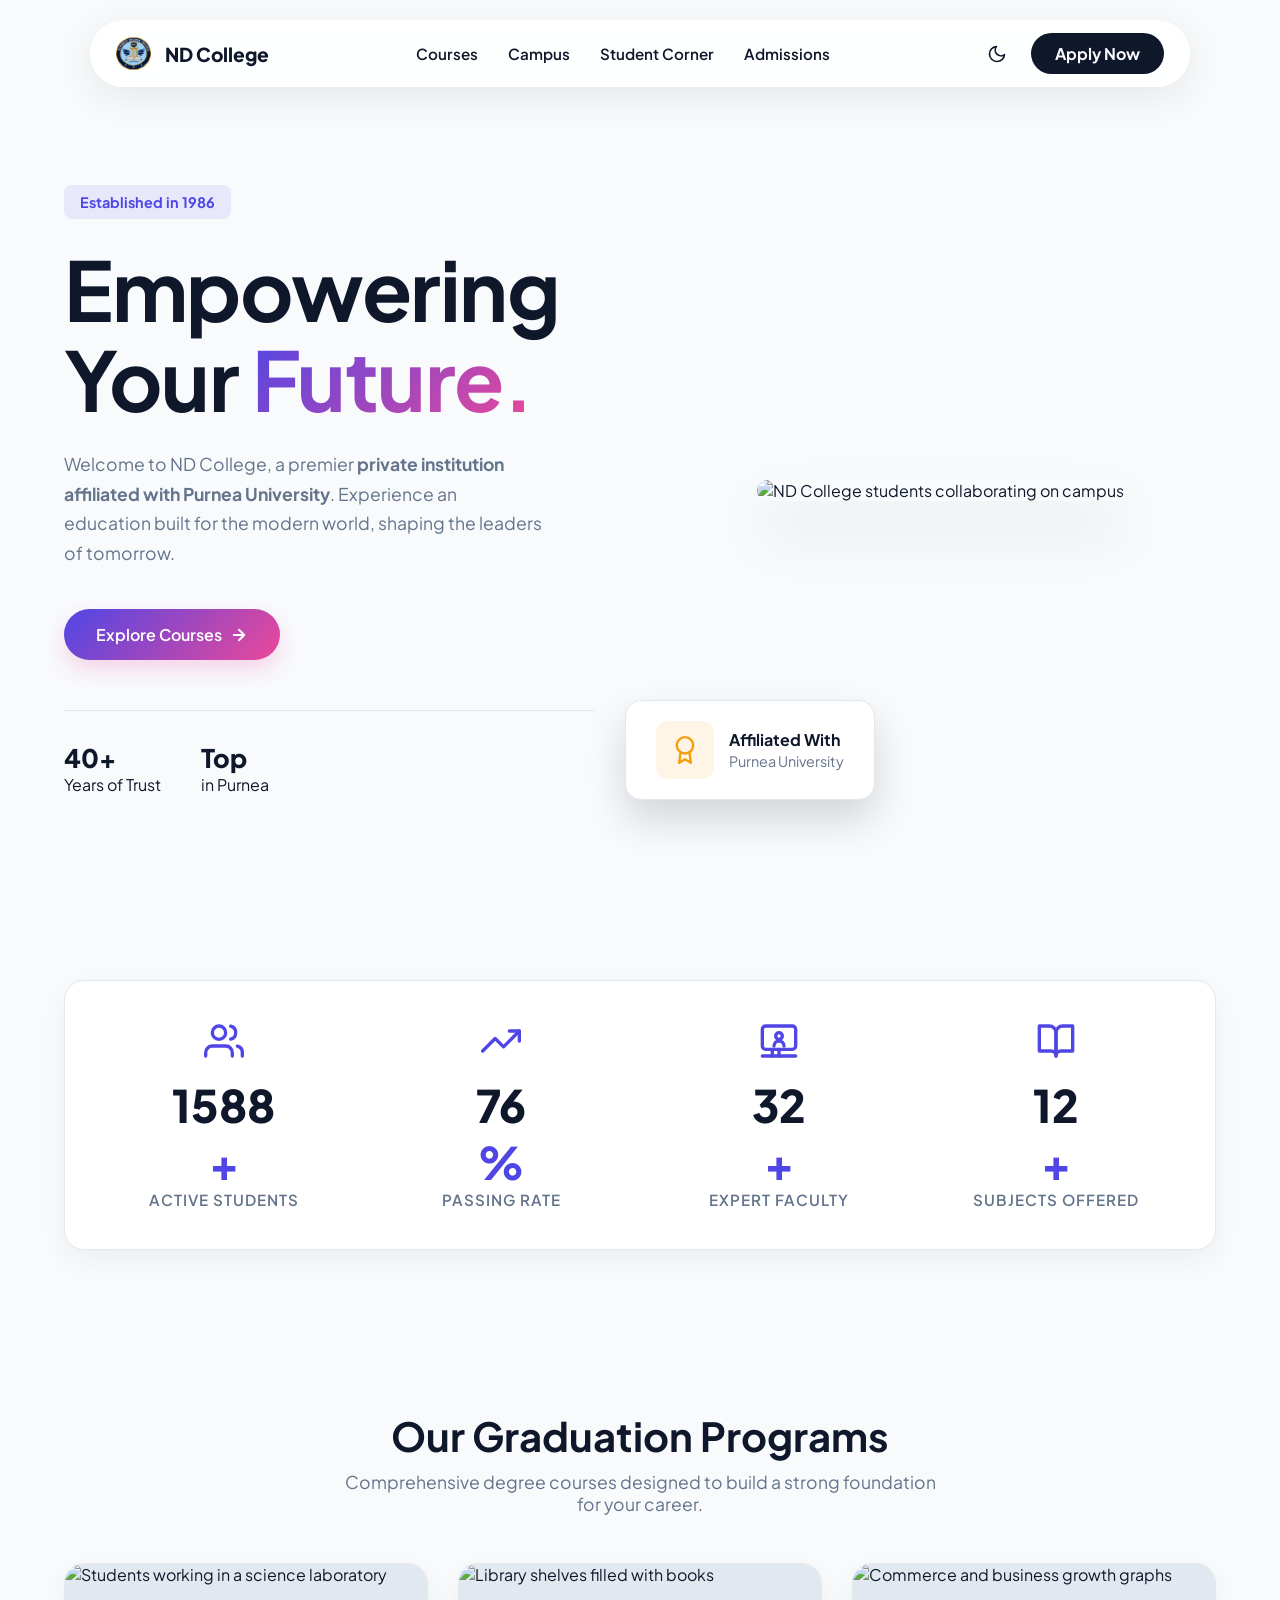
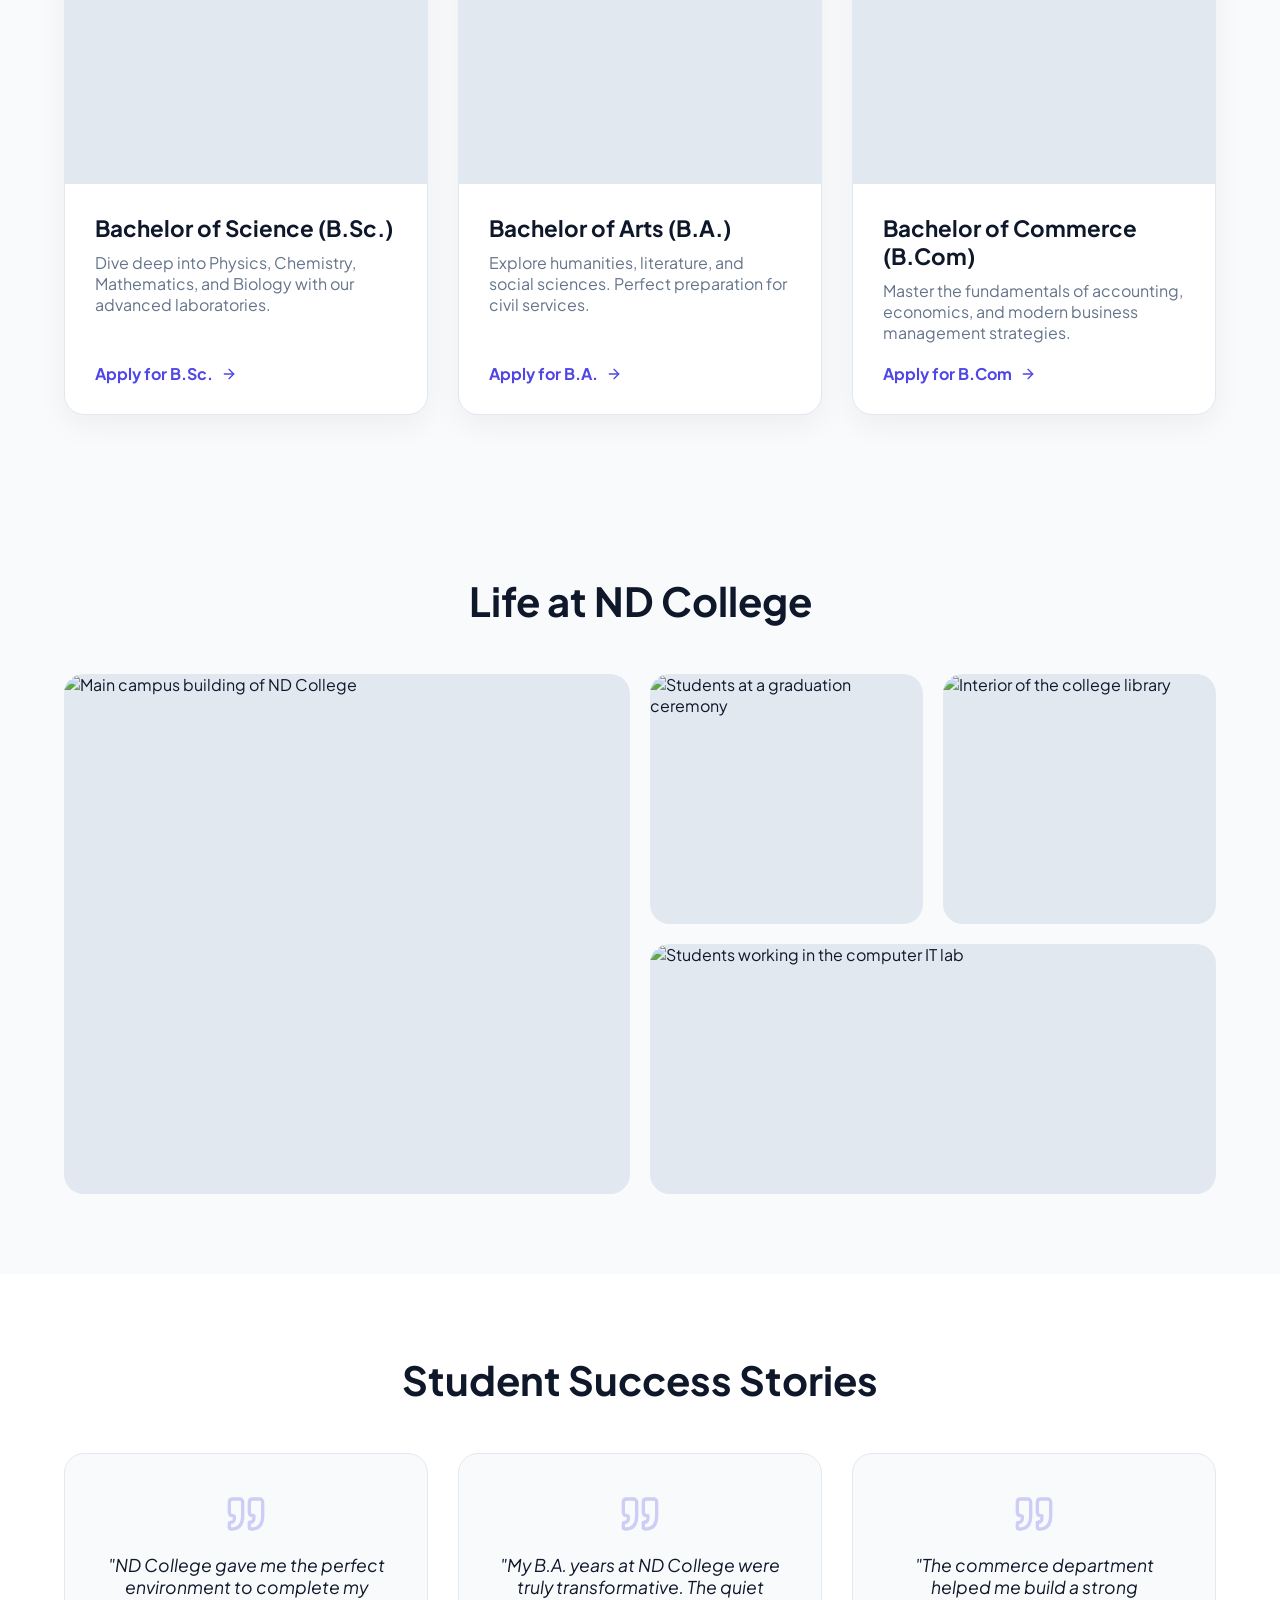
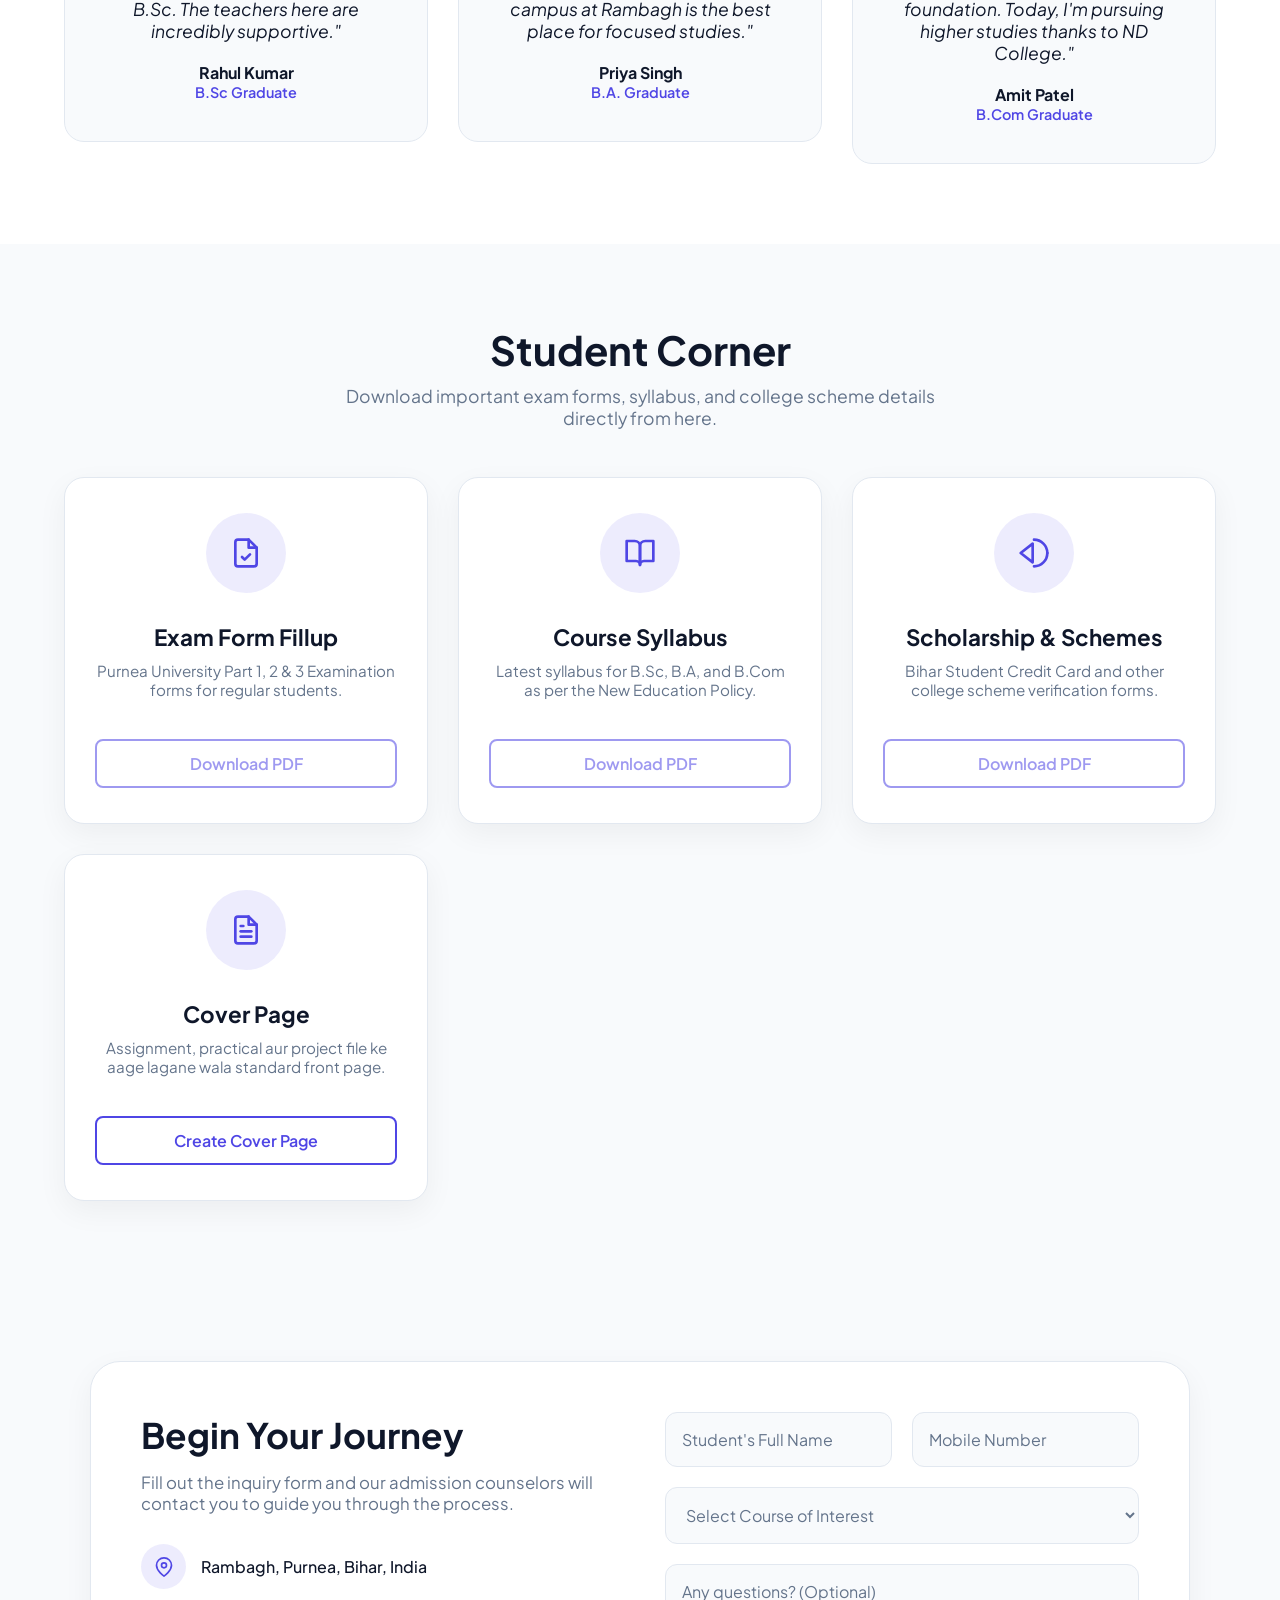
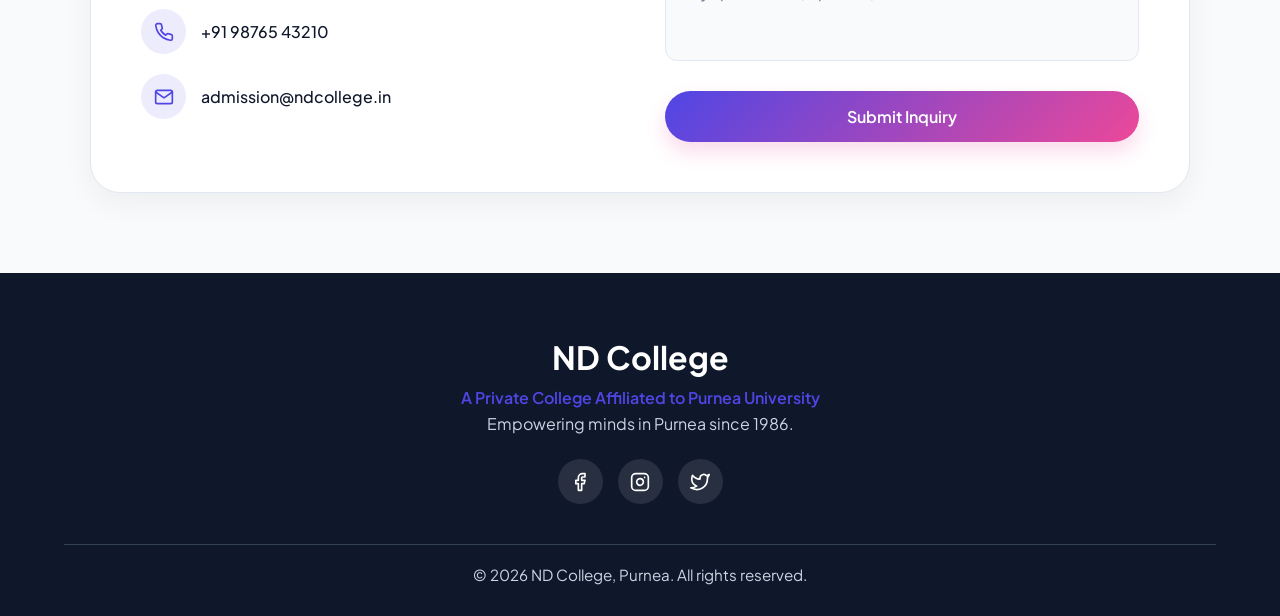
==== commit 9fc0da92: "Add files via upload" ====
--- a/index.html
+++ b/index.html
@@ -111,7 +111,7 @@
             </div>
             
             <div class="hero-mini-stats">
-                <div><strong>20+</strong> Years of Trust</div>
+                <div><strong>40+</strong> Years of Trust</div>
                 <div><strong>Top</strong> in Purnea</div>
             </div>
         </div>
@@ -328,18 +328,13 @@
                     <input type="tel" name="mobileNumber" placeholder="Mobile Number" required aria-label="Mobile number" pattern="[0-9]{10}" inputmode="numeric" maxlength="10" autocomplete="tel" title="Enter a 10-digit mobile number">
                 </div>
 
-                <div class="custom-select-wrapper" id="customCourseSelect">
-                    <div class="custom-select-trigger">
-                        <span class="custom-select-text">Select Course of Interest</span>
-                        <svg class="custom-select-icon" width="16" height="16" viewBox="0 0 24 24" fill="none" stroke="currentColor" stroke-width="2" stroke-linecap="round" stroke-linejoin="round" aria-hidden="true"><use href="#sprite-chevron-down"></use></svg>
-                    </div>
-                    <div class="custom-select-options">
-                        <div class="custom-option" data-value="bsc">Bachelor of Science (B.Sc.)</div>
-                        <div class="custom-option" data-value="ba">Bachelor of Arts (B.A.)</div>
-                        <div class="custom-option" data-value="bcom">Bachelor of Commerce (B.Com)</div>
-                    </div>
-
-                    <input type="hidden" name="course" id="courseSelect" required>
+                <div class="input-group">
+                    <select name="course" id="courseSelect" required aria-label="Course of interest">
+                        <option value="" disabled selected hidden>Select Course of Interest</option>
+                        <option value="bsc">Bachelor of Science (B.Sc.)</option>
+                        <option value="ba">Bachelor of Arts (B.A.)</option>
+                        <option value="bcom">Bachelor of Commerce (B.Com)</option>
+                    </select>
                 </div>
 
                 <textarea id="inquiryText" name="message" rows="3" placeholder="Any questions? (Optional)" aria-label="Questions" maxlength="1000" style="resize: none; overflow: hidden;"></textarea>
@@ -381,4 +376,4 @@
     <script src="swiper-init.js" defer></script>
     <script src="misc.js" defer></script>
 </body>
-</html>
+</html>
--- a/style.css
+++ b/style.css
@@ -175,7 +175,7 @@
 .hero-modern { min-height: 100vh; display: grid; grid-template-columns: 1fr 1fr; gap: 50px; padding: 130px 5% 50px; align-items: center; max-width: 1400px; margin: 0 auto; }
 .hero-text-side { padding-right: 20px; }
 .badge-modern { display: inline-block; padding: 8px 16px; border-radius: 8px; background: rgba(79, 70, 229, 0.1); color: var(--primary); font-weight: 700; font-size: 0.9rem; margin-bottom: 25px; }
-.hero-modern h1 { font-size: clamp(2.8rem, 5vw, 5.5rem); line-height: 1.1; letter-spacing: -1.5px; margin-bottom: 25px; color: var(--text-main); }
+.hero-modern h1 { font-size: clamp(2.25rem, 1.3rem + 4.8vw, 5.5rem); line-height: 1.1; letter-spacing: -1.5px; margin-bottom: 25px; color: var(--text-main); }
 .text-gradient { background: var(--gradient); background-clip: text; -webkit-background-clip: text; -webkit-text-fill-color: transparent; }
 .hero-modern p { font-size: 1.1rem; color: var(--text-muted); margin-bottom: 40px; max-width: 480px; line-height: 1.7; }
 .hero-mini-stats { display: flex; gap: 40px; margin-top: 50px; padding-top: 30px; border-top: 1px solid var(--border); }
@@ -194,14 +194,14 @@
 .section-header h2 { font-size: 2.5rem; color: var(--text-main); margin-bottom: 10px; }
 .section-header p { color: var(--text-muted); font-size: 1.1rem; max-width: 600px; margin: 0 auto; }
 
-.stats-grid { display: grid; grid-template-columns: repeat(auto-fit, minmax(200px, 1fr)); gap: 20px; background: var(--bg-card); padding: 40px 30px; border-radius: 20px; box-shadow: var(--shadow); border: 1px solid var(--border); max-width: 1200px; margin: 0 auto; }
+.stats-grid { display: grid; grid-template-columns: repeat(auto-fit, minmax(min(200px, 100%), 1fr)); gap: 20px; background: var(--bg-card); padding: 40px 30px; border-radius: 20px; box-shadow: var(--shadow); border: 1px solid var(--border); max-width: 1200px; margin: 0 auto; }
 .stat-card { text-align: center; display: flex; flex-direction: column; align-items: center; }
 .stat-icon { color: var(--primary); margin-bottom: 15px; }
 .stat-card h3 { display: inline-block; font-size: 2.8rem; font-weight: 800; color: var(--text-main); }
 .stat-card span { font-size: 2.8rem; font-weight: 800; color: var(--primary); }
 .stat-card p { color: var(--text-muted); font-weight: 600; font-size: 0.95rem; text-transform: uppercase; letter-spacing: 1px; }
 
-.card-grid { display: grid; grid-template-columns: repeat(auto-fit, minmax(300px, 1fr)); gap: 30px; max-width: 1200px; margin: 0 auto; }
+.card-grid { display: grid; grid-template-columns: repeat(auto-fit, minmax(min(300px, 100%), 1fr)); gap: 30px; max-width: 1200px; margin: 0 auto; }
 .card { background: var(--bg-card); border-radius: 20px; overflow: hidden; box-shadow: var(--shadow); transition: 0.4s; border: 1px solid var(--border); display: flex; flex-direction: column; }
 .card:hover { transform: none; border-color: var(--primary); }
 .card-img { display: block; width: 100%; height: 220px; object-fit: cover; background-color: var(--border); }
@@ -253,14 +253,14 @@
 .form-info p { color: var(--text-muted); margin-bottom: 30px; font-size: 1.05rem; }
 .contact-list { list-style: none; }
 .contact-list li { margin-bottom: 20px; }
-.contact-list a { color: var(--text-main); display: flex; align-items: center; gap: 15px; font-weight: 500; text-decoration: none; }
+.contact-list a { color: var(--text-main); display: inline-flex; align-items: center; gap: 15px; font-weight: 500; text-decoration: none; }
 .contact-list a:hover { color: var(--primary); }
 .contact-list i { display: inline-flex; align-items: center; justify-content: center; flex-shrink: 0; width: 45px; height: 45px; color: var(--primary); background: rgba(79, 70, 229, 0.1); border-radius: 50%; font-style: normal; }
 .contact-form { flex: 1; display: flex; flex-direction: column; gap: 20px; }
 .input-group { display: flex; gap: 20px; }
 .field-hint { font-size: 0.85rem; color: var(--text-muted); margin-top: -10px; }
 
-input, textarea { 
+input, textarea, select { 
     width: 100%; 
     padding: 16px; 
     border-radius: 12px; 
@@ -272,16 +272,26 @@
     transition: 0.3s; 
 }
 
-input:hover, textarea:hover {
+select { cursor: pointer; padding-right: 40px; }
+
+input::placeholder, textarea::placeholder { color: var(--text-muted); opacity: 1; }
+
+select:invalid { color: var(--text-muted); }
+
+input:hover, textarea:hover, select:hover {
     border-color: var(--primary);
 }
 
-input:focus, textarea:focus,
-input:focus-visible, textarea:focus-visible { 
+input:focus, textarea:focus, select:focus,
+input:focus-visible, textarea:focus-visible, select:focus-visible { 
     outline: none; 
     border-color: var(--primary); 
     box-shadow: none;
     border-radius: 12px; 
+}
+
+input.field-error, select.field-error {
+    border-color: var(--danger) !important;
 }
 
 footer { background: #0f172a; color: #cbd5e1; padding: 4rem 5% 2rem; text-align: center; }
@@ -403,9 +413,22 @@
     .section-header h2 { font-size: 2rem; }
 }
 
+@media (max-width: 480px) {
+    .gallery-grid { grid-template-columns: 1fr; grid-auto-rows: 220px; }
+    .gallery-item.large, .gallery-item.wide { grid-column: span 1; grid-row: span 1; }
+
+    .hero-mini-stats { gap: 24px; }
+
+    .floating-card { left: 12px; bottom: 12px; padding: 10px 14px; gap: 10px; }
+    .floating-card i { padding: 10px; }
+    .floating-card i svg { width: 22px; height: 22px; }
+    .floating-card h4 { font-size: 0.85rem; }
+    .floating-card span { font-size: 0.75rem; }
+}
+
 .corner-grid {
     display: grid;
-    grid-template-columns: repeat(auto-fit, minmax(300px, 1fr));
+    grid-template-columns: repeat(auto-fit, minmax(min(300px, 100%), 1fr));
     gap: 30px;
     max-width: 1200px;
     margin: 0 auto;
@@ -481,105 +504,8 @@
     box-shadow: none;
 }
 
-.custom-select-wrapper {
-    position: relative;
-    width: 100%;
-    user-select: none;
-}
-
-.custom-select-trigger {
-    display: flex;
-    justify-content: space-between;
-    align-items: center;
-    width: 100%;
-    padding: 16px;
-    border-radius: 12px;
-    border: 1px solid var(--border);
-    background: var(--bg-main);
-    color: var(--text-muted); 
-    font-size: 1rem;
-    cursor: pointer;
-    transition: 0.3s;
-}
-
-.custom-select-trigger.filled {
-    color: var(--text-main); 
-}
-
-.custom-select-trigger:hover {
+select.field-flash {
     border-color: var(--primary);
-}
-
-.custom-select-trigger.active {
-    border-color: var(--primary);
-    border-radius: 12px 12px 0 0; 
-}
-
-.custom-select-trigger.field-error,
-.custom-select-trigger.field-error .custom-select-text {
-    border-color: var(--danger) !important;
-    color: var(--danger) !important;
-}
-
-.custom-select-trigger.field-flash {
-    border-color: var(--primary);
-}
-
-.custom-select-icon {
-    transition: transform 0.3s ease;
-    color: var(--text-muted);
-    font-size: 0.9rem;
-}
-
-.custom-select-trigger.active .custom-select-icon {
-    transform: rotate(180deg); 
-}
-
-.custom-select-options {
-    position: absolute;
-    top: 100%;
-    left: 0;
-    right: 0;
-    background: var(--bg-main);
-    border: 1px solid var(--primary);
-    border-top: none;
-    border-radius: 0 0 12px 12px;
-    box-shadow: 0 15px 30px rgba(0,0,0,0.1);
-    opacity: 0;
-    visibility: hidden;
-    transform: translateY(-10px);
-    transition: all 0.3s ease;
-    z-index: 100;
-    overflow: hidden;
-}
-
-.custom-select-wrapper.open .custom-select-options {
-    opacity: 1;
-    visibility: visible;
-    transform: translateY(0);
-}
-
-.custom-option {
-    padding: 14px 16px;
-    color: var(--text-main);
-    cursor: pointer;
-    transition: 0.2s;
-    border-bottom: 1px solid var(--border);
-}
-
-.custom-option:last-child {
-    border-bottom: none;
-}
-
-.custom-option:hover,
-.custom-option:focus {
-    background: rgba(79, 70, 229, 0.08);
-    color: var(--primary);
-}
-
-.custom-option[aria-selected="true"] {
-    font-weight: 700;
-    color: var(--primary);
 }
 
 svg { display: block; flex-shrink: 0; }
@@ -612,4 +538,4 @@
 
 .stat-icon, .quote-icon, .corner-icon svg, .contact-list i svg, .floating-card i svg {
     flex-shrink: 0;
-}
+}
